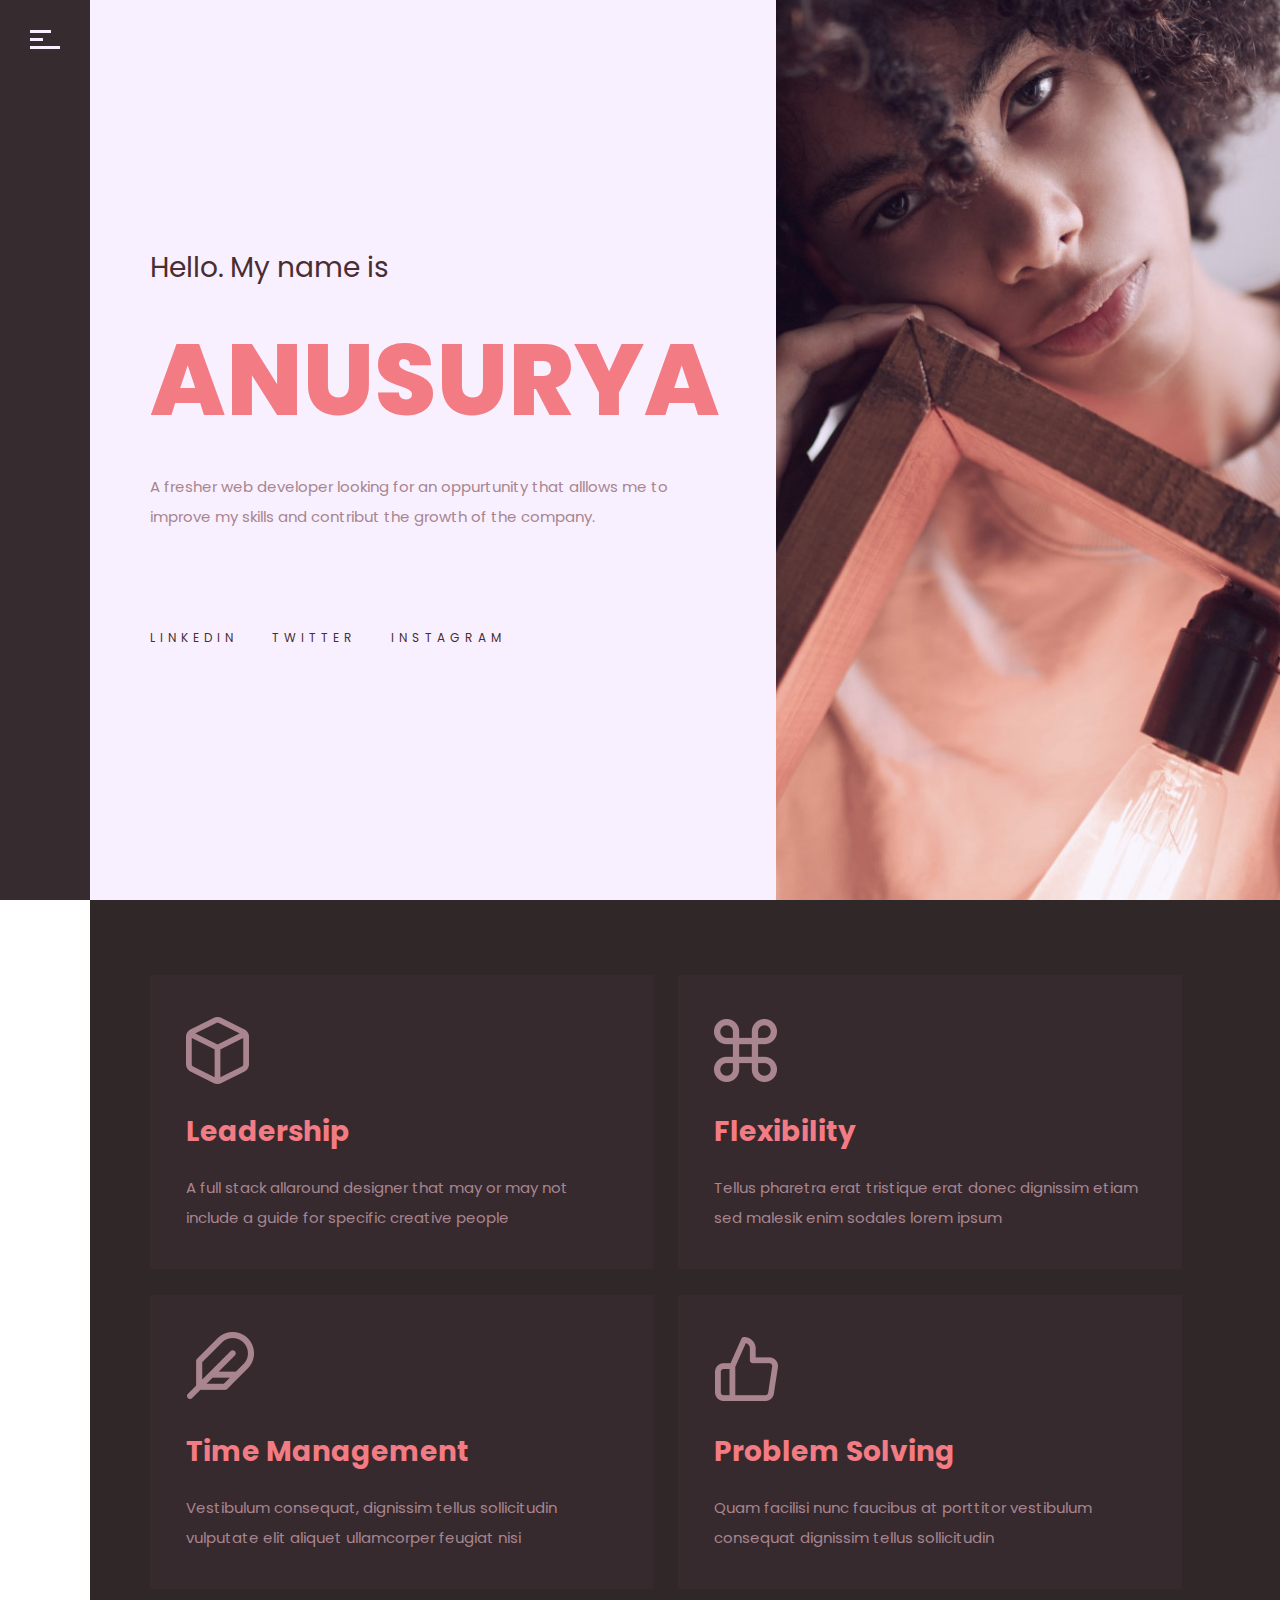
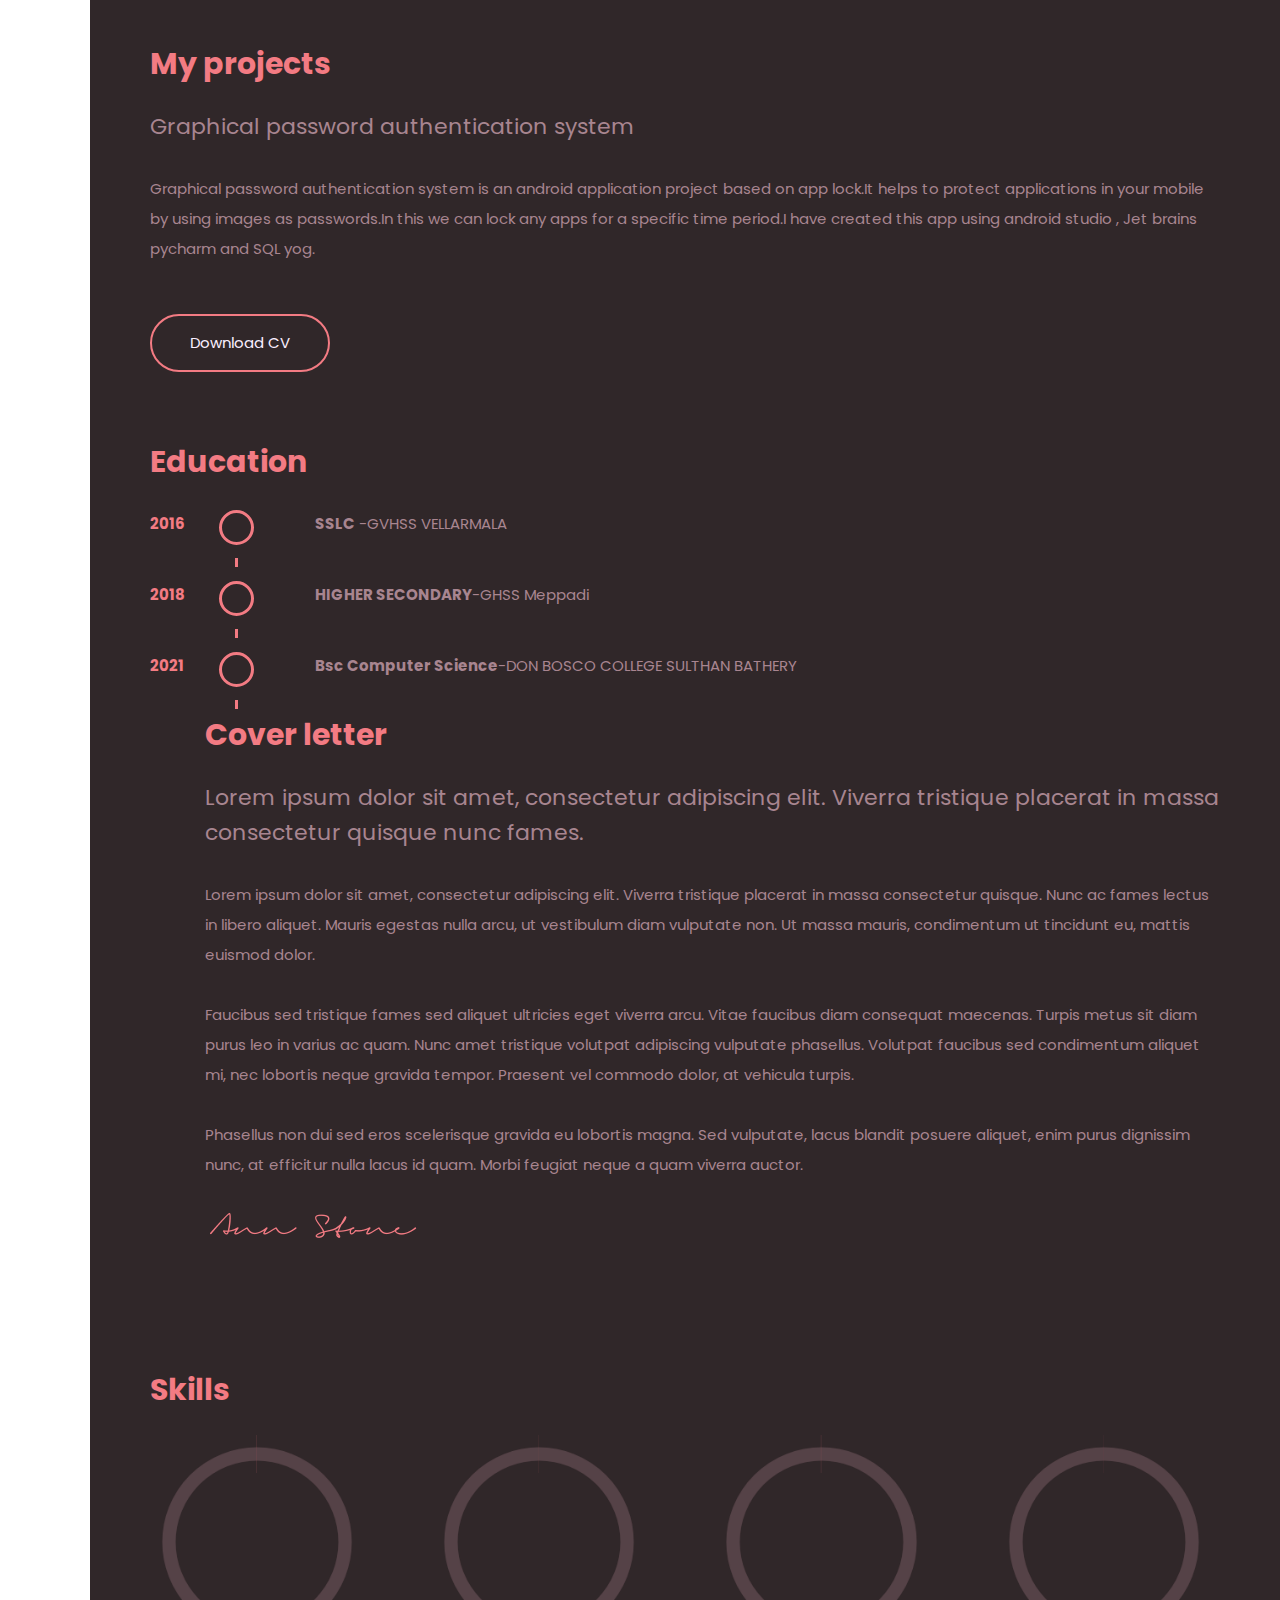
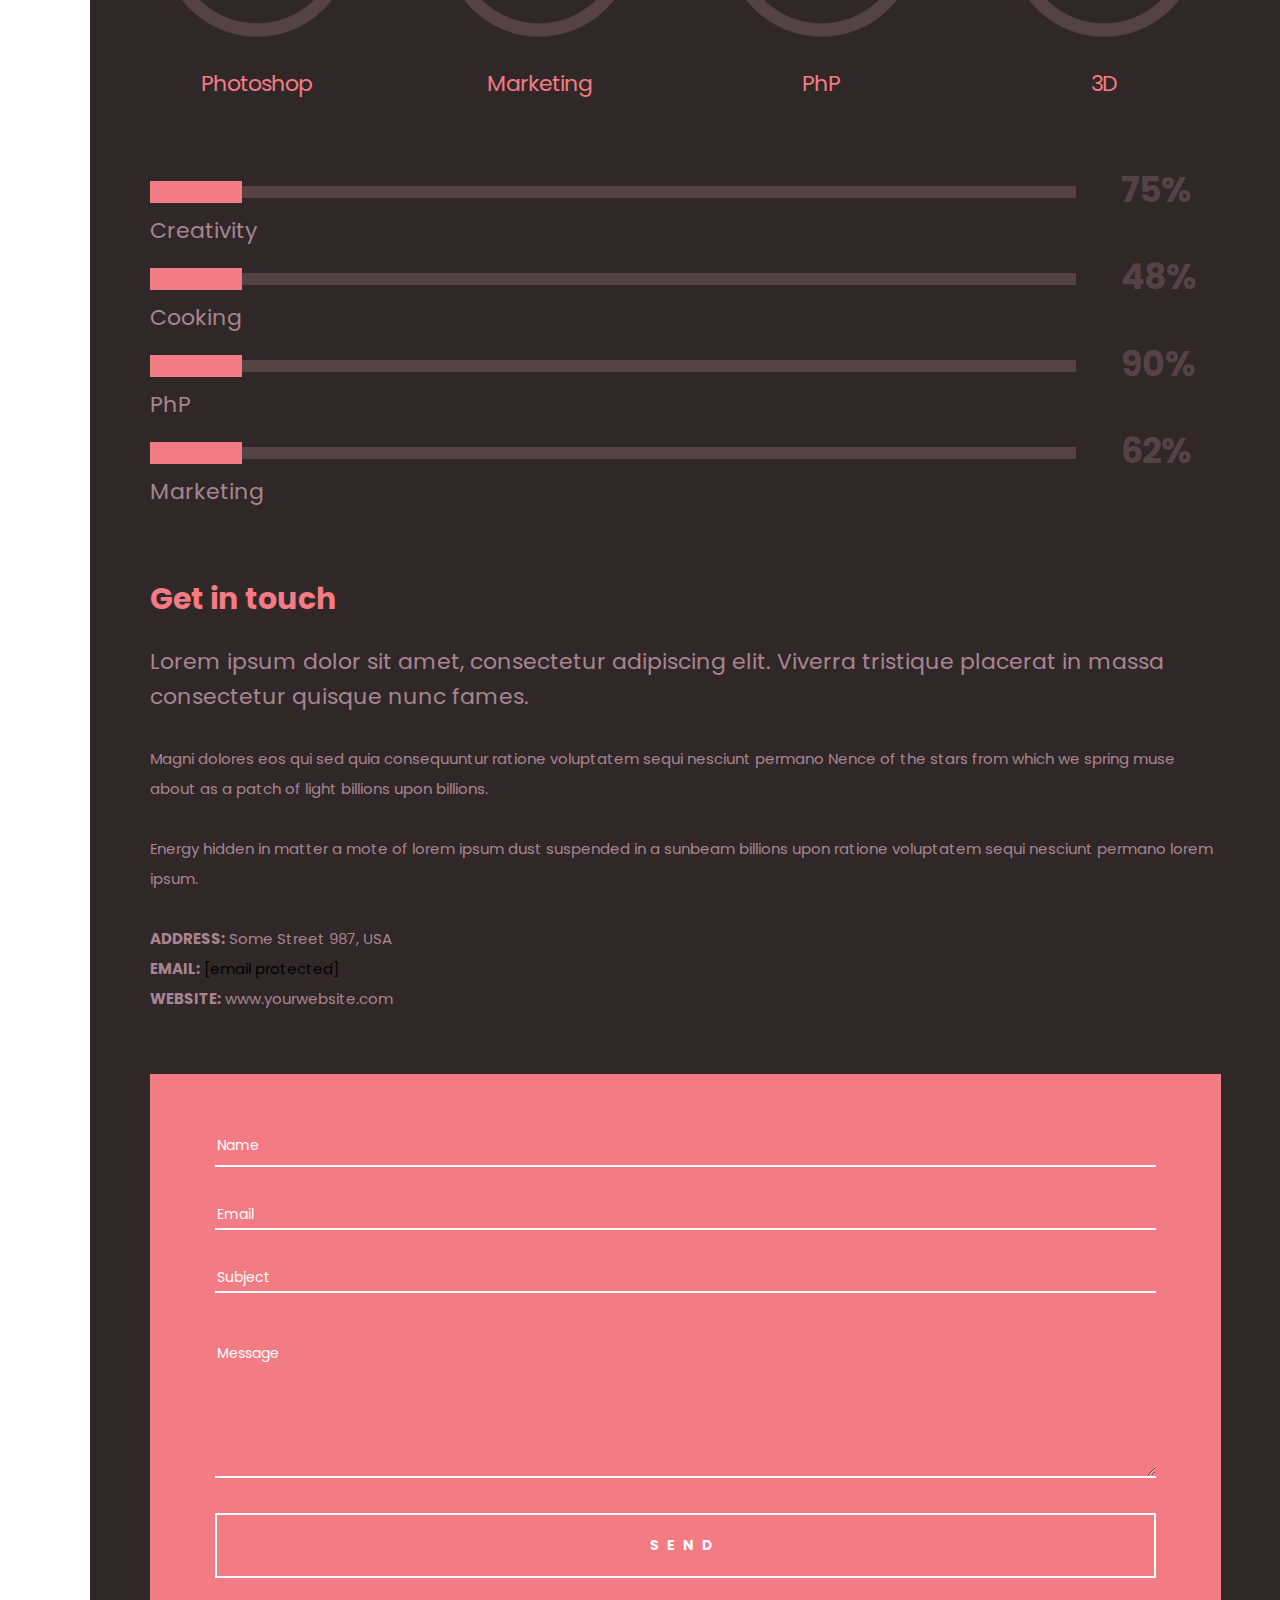
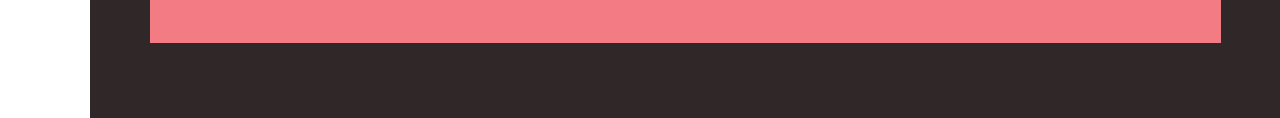
==== index.html @ a74284b2 "bully initial commit" ====
<!DOCTYPE HTML>
<html lang="en-US">
    
<!-- Mirrored from demo.cocobasic.com/volos-html/index.html by HTTrack Website Copier/3.x [XR&CO'2014], Fri, 29 Jul 2022 13:58:45 GMT -->
<head>
        <title>ANUSURYA -PORTFOLIO </title>
        <meta http-equiv="Content-Type" content="text/html; charset=UTF-8">
        <meta name="description" content="Template by CocoBasic" />
        <meta name="keywords" content="HTML, CSS, JavaScript, PHP" />
        <meta name="author" content="CocoBasic" />
        <meta name="viewport" content="width=device-width, initial-scale=1, shrink-to-fit=no">

        <link rel="shortcut icon" href="images/favicon.ico" />      
        <link href='https://fonts.googleapis.com/css?family=Poppins:400,700,800' rel='stylesheet' type='text/css'>	             
        <link rel="stylesheet" type="text/css"  href='style.css' />

        <!--[if lt IE 9]>
                <script src="js/html5.js"></script>            
                <script src="js/respond.min.js"></script>                   
        <![endif]-->


        <script async src="https://www.googletagmanager.com/gtag/js?id=UA-90924782-1"></script>
        <script>
            window.dataLayer = window.dataLayer || [];
            function gtag() {
                dataLayer.push(arguments);
            }
            gtag('js', new Date());
            gtag('config', 'UA-90924782-1', {'anonymize_ip': true});
        </script> 

    </head>

    <body>

        <!-- Preloader Gif -->
        <div class="doc-loader">
            <img src="images/preloader.gif" alt="Loading">
        </div>

        <div id="content" class="site-content">

            <div class="content-left">
                <div class="content-left-wrapper">                     
                    <header>
                        <div class="toggle-holder">
                            <div id="toggle">
                                <div class="menu-line"></div>
                            </div>
                        </div>  

                        <div class="top-pagination">
                            <div class="current-num">
                                <span>01</span>                                    
                            </div>
                            <div class="pagination-div"></div>
                            <div class="total-pages-num"></div>
                        </div>

                        <div class="menu-holder">
                            <div class="menu-wrapper relative">                                 
                                <nav id="header-main-menu">
                                    <ul class="main-menu sm sm-clean">
                                        <li><a href="#home">Home</a></li>
                                        <li><a href="#service">Service</a></li>
                                        <li><a href="#portfolio">Portfolio</a></li>                                  
                                        <li><a href="#resume">Resume</a></li>                                  
                                        <li><a href="#skills">Skills</a></li>                                  
                                        <li><a href="#contact">Contact</a></li>                                  
                                    </ul>
                                </nav>                            
                            </div>
                        </div>               

                        <div class="my-info-wrapper">
                            <div class="my-info">
                                <p class="my-info-title">NAME</p>
                                <p class="my-info-content">Amy Stone</p>
                            </div>

                            <div class="my-info">
                                <p class="my-info-title">ROLE</p>
                                <p class="my-info-content">Designer</p>
                            </div>

                            <div class="my-info">
                                <p class="my-info-title">EMAIL</p>
                                <p class="my-info-content"><a href="https://demo.cocobasic.com/cdn-cgi/l/email-protection" class="__cf_email__" data-cfemail="2a595e45444f6a4f524b475a464f04494547">[email&#160;protected]</a></p>
                            </div>

                            <div class="my-info">
                                <p class="my-info-title">PHONE</p>
                                <p class="my-info-content">(+987) 987 654 321</p>
                            </div>

                            <img class="my-info-signature" src="images/signature.png" alt="" />  
                        </div>   

                        <div class="big-num">                              
                            <div class="current-big-num">01</div>
                            <div class="icon-scroll"></div>  
                        </div>
                    </header>
                </div>        

            </div>

            <div class="content-right">  
                <div class="content-right-wrapper">

                    <!-- Home Section -->  
                    <div id="home" class="section full-width-section">
                        <div class="section-wrapper block">
                            <div class="home-left-part">
                                <p class="site-des">Hello. My name is</p>
                                <h1 class="entry-title">ANUSURYA</h1>                                
                                <p class="site-info">
                                    A fresher web developer looking for an oppurtunity that alllows me to improve my skills and contribut the growth of the company. 

                                <div class="social-links">
                                    <a href="#">LINKEDIN</a>
                                    <a href="#">TWITTER</a>
                                    <a href="#">INSTAGRAM</a>
                                </div>

                            </div>                            
                            <div class="home-right-part">                                
                            </div>                            
                        </div>
                    </div>

                    <!-- Service Section -->  
                    <div id="service" class="section">                        
                        <div class="section-wrapper block">
                            <div class="content-1300">
                                <div class="row">
                                    <div class="one-half width-55">
                                        <div class="services-wrapper">
                                            <div class="service-holder">
                                                <img src="images/service1.png" alt="" />
                                                <h4 class="service-title">Leadership</h4>
                                                <div class="service-text">
                                                    A full stack allaround designer that may or may not include a guide for specific creative people
                                                </div>                                        
                                            </div>                               

                                            <div class="service-holder m-right-0">
                                                <img src="images/service2.png" alt="" />
                                                <h4 class="service-title">Flexibility</h4>
                                                <div class="service-text">
                                                    Tellus pharetra erat tristique erat donec dignissim etiam sed malesik enim sodales lorem ipsum
                                                </div>                                        
                                            </div>                                

                                            <div class="service-holder m-bottom-0">
                                                <img src="images/service3.png" alt="" />
                                                <h4 class="service-title">Time Management</h4>
                                                <div class="service-text">
                                                    Vestibulum consequat, dignissim tellus sollicitudin vulputate elit aliquet ullamcorper feugiat nisi
                                                </div>                                        
                                            </div>

                                            <div class="service-holder m-right-0 m-bottom-0">
                                                <img src="images/service4.png" alt="" />
                                                <h4 class="service-title">Problem Solving</h4>
                                                <div class="service-text">
                                                    Quam facilisi nunc faucibus at porttitor vestibulum consequat dignissim tellus sollicitudin
                                                </div>                                        
                                            </div>
                                        </div>
                                    </div>

                                    <div class="one-half width-40 last">                                
                                        <h2 class="entry-title section-title">My projects</h2>
                                        <p class="section-info">
                                            Graphical password authentication system
                                        </p>
                                        <p>
                                            Graphical password authentication system is an android
                                            application project based on app lock.It helps to protect
                                            applications in your mobile by using images as passwords.In
                                            this we can lock any apps for a specific time period.I have
                                            created this app using android studio , Jet brains pycharm 
                                            and  SQL yog.
                                        </p>
                                        <p>
                                          
                                        </p>
                                        

                                        <div class="button-group-wrapper">
                                            <a class="button">Download CV</a> 
                                              
                                        </div>
                                    </div>                                                                    
                                </div>
                            </div>
                        </div>
                    </div>

                    <!-- Portfolio Section -->  
                    <!-- <div id="portfolio" class="section">                        
                        <div class="section-wrapper block">
                            <div class="content-1300">
                                <div id="portfolio-wrapper" class="relative">
                                    <div class="category-filter">
                                        <div class="category-filter-icon"></div>                       
                                    </div>
                                    <div class="category-filter-list button-group filters-button-group">
                                        <div class="button is-checked" data-filter="*">All</div>
                                        <div class="button" data-filter=".text">Text</div>
                                        <div class="button" data-filter=".video">Video</div>
                                        <div class="button" data-filter=".image">Image</div>                                        
                                    </div>
                                    <div class="portfolio-load-content-holder"></div>
                                    <div class="grid" id="portfolio-grid">                                                            
                                        <div class="grid-sizer"></div>

                                        <div id="p-item-1" class="grid-item element-item p-one-third text">
                                            <a class="item-link ajax-portfolio" href="portfolio-1.html" data-id="1">
                                                <img src="images/portfolio1.jpg" alt="" />
                                                <div class="portfolio-text-holder">
                                                    <div class="portfolio-text-wrapper">
                                                        <p class="portfolio-text">Home</p>
                                                        <p class="portfolio-cat">Text</p>
                                                    </div>
                                                </div>
                                            </a>
                                        </div>

                                        <div id="p-item-2" class="grid-item element-item p-one-third text">
                                            <a class="item-link ajax-portfolio" href="portfolio-2.html" data-id="2">
                                                <img src="images/portfolio2.jpg" alt="" />
                                                <div class="portfolio-text-holder">
                                                    <div class="portfolio-text-wrapper">
                                                        <p class="portfolio-text">Stairways</p>
                                                        <p class="portfolio-cat">Text</p>
                                                    </div>
                                                </div>
                                            </a>
                                        </div>

                                        <div id="p-item-3" class="grid-item element-item p-one-third text">
                                            <a class="item-link ajax-portfolio" href="portfolio-3.html" data-id="3">
                                                <img src="images/portfolio3.jpg" alt="" />
                                                <div class="portfolio-text-holder">
                                                    <div class="portfolio-text-wrapper">
                                                        <p class="portfolio-text">Sneakers</p>
                                                        <p class="portfolio-cat">Text</p>
                                                    </div>
                                                </div>
                                            </a>
                                        </div>

                                        <div class="grid-item element-item p-one-third video">
                                            <a class="item-link" href="https://vimeo.com/199192931" data-rel="prettyPhoto[portfolio]">
                                                <img src="images/portfolio4.jpg" alt="" />
                                                <div class="portfolio-text-holder">
                                                    <div class="portfolio-text-wrapper">
                                                        <p class="portfolio-text">Leadership</p>
                                                        <p class="portfolio-cat">Video</p>
                                                    </div>
                                                </div>
                                            </a>
                                        </div>

                                        <div class="grid-item element-item p-one-third image">
                                            <a class="item-link" href="images/item_03.jpg" data-rel="prettyPhoto[portfolio]">
                                                <img src="images/portfolio5.jpg" alt="" />
                                                <div class="portfolio-text-holder">
                                                    <div class="portfolio-text-wrapper">
                                                        <p class="portfolio-text">Flexibility</p>
                                                        <p class="portfolio-cat">Image</p>
                                                    </div>
                                                </div>
                                            </a>
                                        </div>

                                        <div class="grid-item element-item p-one-third image">
                                            <a class="item-link" href="images/item_02.jpg" data-rel="prettyPhoto[portfolio]">
                                                <img src="images/portfolio6.jpg" alt="" />
                                                <div class="portfolio-text-holder">
                                                    <div class="portfolio-text-wrapper">
                                                        <p class="portfolio-text">Adaptable</p>
                                                        <p class="portfolio-cat">Image</p>
                                                    </div>
                                                </div>
                                            </a>
                                        </div>

                                    </div>                
                                </div>   
                            </div>
                        </div>
                    </div > -->

                    <!-- Resume Section -->  
                    <div id="resume" class="section">                        
                        <div class="section-wrapper block">
                            <div class="content-1300">  
                                <div class="row">
                                    <div class="one-half width-55">
                                        <h2 class="entry-title section-title">Education</h2>

                                        <ul class="timeline-holder">                                        
                                            <li class="timeline-event">
                                                <span class="timeline-circle"></span>
                                                <div class="timeline-event-content">
                                                    <b>SSLC</b>&nbsp-GVHSS VELLARMALA
                                                </div>
                                                <div class="timeline-event-date">2016</div>
                                            </li>

                                            <li class="timeline-event">
                                                <span class="timeline-circle"></span>
                                                <div class="timeline-event-content">                                    
                                                    <b>HIGHER SECONDARY</b>-GHSS Meppadi
                                                </div>
                                                <div class="timeline-event-date">2018</div>
                                            </li>

                                            <li class="timeline-event">
                                                <span class="timeline-circle"></span>
                                                <div class="timeline-event-content">
                                                    <b>Bsc Computer Science</b>-DON BOSCO COLLEGE SULTHAN BATHERY
                                                </div>
                                                <div class="timeline-event-date">2021</div>
                                            </li>

                                            

                                    <div class="one-half width-40 last">
                                        <h2 class="entry-title section-title">Cover letter</h2>
                                        <p class="section-info">
                                            Lorem ipsum dolor sit amet, consectetur adipiscing elit. Viverra tristique placerat in massa consectetur quisque nunc fames.
                                        </p>
                                        <p>
                                            Lorem ipsum dolor sit amet, consectetur adipiscing elit. Viverra tristique placerat in massa consectetur quisque. Nunc ac fames lectus in libero aliquet.  Mauris egestas nulla arcu, ut vestibulum diam vulputate non. Ut massa mauris, condimentum ut tincidunt eu, mattis euismod dolor.
                                        </p>
                                        <p>
                                            Faucibus sed tristique fames sed aliquet ultricies eget viverra arcu. Vitae faucibus diam consequat maecenas. Turpis metus sit diam purus leo in varius ac quam. Nunc amet tristique volutpat adipiscing vulputate phasellus. Volutpat faucibus sed condimentum aliquet mi, nec lobortis neque gravida tempor. Praesent vel commodo dolor, at vehicula turpis.
                                        </p>

                                        <p>
                                            Phasellus non dui sed eros scelerisque gravida eu lobortis magna. Sed vulputate, lacus blandit posuere aliquet, enim purus dignissim nunc, at efficitur nulla lacus id quam. Morbi feugiat neque a quam viverra auctor. 
                                        </p>                                        

                                        <img class="my-signature" src="images/signature2.png" alt="">                                        
                                    </div>
                                </div>
                            </div>
                        </div>
                    </div>

                    <!-- Skills Section -->  
                    <div id="skills" class="section">                        
                        <div class="section-wrapper block">
                            <div class="content-1300"> 
                                <div class="row m-bottom-60">
                                    <h2 class="entry-title section-title">Skills</h2>

                                    <div class="skill-circle-holder">
                                        <div class="skill-circle">
                                            <div class="skill-circle-wrapper relative" data-value="0.82" data-color="#f37b83" data-empty-color="#554247">
                                                <span class="skill-circle-num"></span>                                            
                                            </div>
                                            <p class="skill-circle-text">Photoshop</p>
                                        </div>

                                        <div class="skill-circle">
                                            <div class="skill-circle-wrapper relative" data-value="0.6" data-color="#f37b83" data-empty-color="#554247">
                                                <span class="skill-circle-num"></span>                                            
                                            </div>
                                            <p class="skill-circle-text">Marketing</p>
                                        </div>                                

                                        <div class="skill-circle">
                                            <div class="skill-circle-wrapper relative" data-value="0.75" data-color="#f37b83" data-empty-color="#554247">
                                                <span class="skill-circle-num"></span>                                            
                                            </div>
                                            <p class="skill-circle-text">PhP</p>
                                        </div>

                                        <div class="skill-circle">
                                            <div class="skill-circle-wrapper relative" data-value="0.31" data-color="#f37b83" data-empty-color="#554247">
                                                <span class="skill-circle-num"></span>                                            
                                            </div>
                                            <p class="skill-circle-text">3D</p>
                                        </div>
                                    </div>                                    
                                </div>


                                <div class="row">
                                    <div class="one-half">                                    
                                        <div class="skills-holder">
                                            <div class="skill-holder">                                        
                                                <div class="skill-text">                                            
                                                    <div class="skill">
                                                        <div class="skill-fill" data-fill="75%"></div>                                                    
                                                    </div>              
                                                    <span>Creativity</span>
                                                </div>                
                                                <div class="skill-percent">75%</div>
                                            </div>

                                            <div class="skill-holder">                                        
                                                <div class="skill-text">                                            
                                                    <div class="skill">
                                                        <div class="skill-fill" data-fill="48%"></div>                                                   
                                                    </div>              
                                                    <span>Cooking</span>
                                                </div>                                            
                                                <div class="skill-percent">48%</div>
                                            </div>
                                        </div>
                                    </div>

                                    <div class="one-half last">
                                        <div class="skills-holder sec-skills-holder">
                                            <div class="skill-holder">                                        
                                                <div class="skill-text">                                            
                                                    <div class="skill">
                                                        <div class="skill-fill" data-fill="90%"></div>                                                   
                                                    </div>                                                
                                                    <span>PhP</span>
                                                </div>                
                                                <div class="skill-percent">90%</div>
                                            </div>

                                            <div class="skill-holder">                                        
                                                <div class="skill-text">                                            
                                                    <div class="skill">
                                                        <div class="skill-fill" data-fill="62%"></div>                                                   
                                                    </div>              
                                                    <span>Marketing</span>
                                                </div>                
                                                <div class="skill-percent">62%</div>
                                            </div>                                    
                                        </div>
                                    </div>                                    
                                </div>                                
                            </div>                            
                        </div>
                    </div>          

                    <!-- Contact Section -->  
                    <div id="contact" class="section">                        
                        <div class="section-wrapper block">
                            <div class="content-1300">   
                                <div class="row">
                                    <h2 class="entry-title section-title">Get in touch</h2>
                                    <div class="one-half width-40">

                                        <p class="section-info">
                                            Lorem ipsum dolor sit amet, consectetur adipiscing elit. Viverra tristique placerat in massa consectetur quisque nunc fames.
                                        </p>
                                        <p>
                                            Magni dolores eos qui sed quia consequuntur ratione voluptatem sequi nesciunt permano Nence of the stars from which we spring muse about as a patch of light billions upon billions.                                        
                                        </p>                                    
                                        <p>
                                            Energy hidden in matter a mote of lorem ipsum dust suspended in a sunbeam billions upon ratione voluptatem sequi nesciunt permano lorem ipsum.                                                                  
                                        </p>
                                        <p>
                                            <b>ADDRESS:</b> Some Street 987, USA <br>
                                            <b>EMAIL:</b> <a href="https://demo.cocobasic.com/cdn-cgi/l/email-protection" class="__cf_email__" data-cfemail="4b2824263b2a25320b32243e392e262a222765282426">[email&#160;protected]</a> <br>
                                            <b>WEBSITE:</b> www.yourwebsite.com <br>
                                        </p>
                                    </div>

                                    <div class="one-half width-55 last">
                                        <div class="contact-form">
                                            <p>
                                                <input id="name" type="text" name="your-name" placeholder="Name">
                                            </p>
                                            <p>
                                                <input id="contact-email" type="email" name="your-email" placeholder="Email">
                                            </p>                                    
                                            <p>
                                                <input id="subject" type="text" name="your-subject" placeholder="Subject">
                                            </p>
                                            <p>
                                                <textarea id="message" name="your-message" placeholder="Message"></textarea>
                                            </p>
                                            <p class="contact-submit-holder">
                                                <input type="submit" value="SEND">
                                            </p>                                
                                        </div> 
                                    </div> 
                                </div>
                            </div>
                        </div>
                    </div>

                </div>
            </div>            
        </div>        

        <!--Load JavaScript-->
        <script data-cfasync="false" src="../cdn-cgi/scripts/5c5dd728/cloudflare-static/email-decode.min.js"></script><script src="js/jquery.js"></script>			                                                               
        <script src='js/imagesloaded.pkgd.js'></script>                
        <script src='js/jquery.prettyPhoto.js'></script>                
        <script src='js/isotope.pkgd.js'></script>                
        <script src='js/jquery.smartmenus.min.js'></script>                           
        <script src='js/owl.carousel.min.js'></script>                                                            
        <script src='js/circle-progress.min.js'></script>                                                            
        <script src='js/main.js'></script>
    </body>

<!-- Mirrored from demo.cocobasic.com/volos-html/index.html by HTTrack Website Copier/3.x [XR&CO'2014], Fri, 29 Jul 2022 13:58:45 GMT -->
</html>
---- style.css ----
/*------------------------------------------------------------------

[Table of contents]
1. 3rd Part CSS Libraries
2. Global CSS
3. Left Part Content (Sidebar) CSS
    3.1. Menu CSS
4. Right Part Content CSS
5. Home Section CSS
6. Service Section CSS
7. Portfolio Section CSS
    7.1 Pretty Photo CSS
    7.2 Single Portfolio CSS
    7.3 Image Slider CSS
8. Resume Section CSS
9. Skills Section CSS
10. Contact Section CSS
11. Responsive CSS

-------------------------------------------------------------------*/


/* ===================================
    1. 3rd Part CSS Libraries
====================================== */

@import url("css/clear.css");
@import url("css/sm-clean.css");
@import url("css/owl.carousel.min.css");
@import url("css/owl.theme.default.min.css");
@import url("css/prettyPhoto.css");
@import url("css/common.css");


/* ===================================
    2. Global CSS
====================================== */

*, 
::after, 
::before {
    box-sizing: border-box;
}

body {
    font-family: 'Poppins', sans-serif;
    font-size: 15px;    
    line-height: 30px;
    font-weight: 400;       
    color: #a88590;
    background-color: #fff;
    overflow-x: hidden;
}

body a {
    text-decoration: none;
    color: #000000;    
    transition: color .3s linear;
}

body a:hover {
    color: #acacac;
}

body img {
    max-width: 100%;
    max-height: 100%;
    width: auto;
    height: auto;
    display: block;
}

.doc-loader {
    position: fixed;
    left: 0px;
    top: 0px;
    width: 100%;
    height: 100%;
    z-index: 99999;
    background-color: #362B2E;
}

.doc-loader img {
    width: 50px;
    height: 50px;
    position: absolute;
    top: 50%;    
    left: 50%;
    transform: translate(-50%, -50%);
}

p {
    margin-bottom: 30px;
}

.content-1300 {
    max-width: 1300px;
}

.section-info {
    font-size: 22px;
    line-height: 35px;
}

a.button {
    display: inline-block;
    color: #faefff;
    border: 2px solid #f37b83;
    text-align: center;
    padding: 12px 38px;
    cursor: pointer;
    vertical-align: middle;
    text-decoration: none;
    border-radius: 50px;
    transition: all .2s linear;
}

a.button:active {
    position: relative;
    top: 1px;   
}

a.button:hover {
    color: white;
    background-color: #f37b83;
}


/* ===================================
    3. Left Part Content (Sidebar) CSS
====================================== */

.content-left {
    position: fixed;
    width: 380px;
    background-color: #362B2E;
    height: 100vh;
    z-index: 1;
}

.content-left::-webkit-scrollbar-track {
    -webkit-box-shadow: inset 0 0 6px rgba(0,0,0,0.3);
    background-color: #554247;
}

.content-left::-webkit-scrollbar {
    width: 7px;
    background-color: #554247;
}

.content-left::-webkit-scrollbar-thumb {
    background-color: #f37b83;
}

.content-left-wrapper {
    padding-left: 75px;
    position: relative;
}

.toggle-holder {
    position: fixed;
    top: 30px;
    left: 30px;
    z-index: 3;
}

#toggle {
    height: 23px;
    width: 30px;
    position: relative;
}

#toggle:hover {
    cursor: pointer;
}

#toggle:before,
#toggle:after {
    content: '';
    height: 3px;
    width: 30px;
    position: absolute;
    -webkit-transform-origin: 50% 50%;
    transform-origin: 50% 50%;
    -webkit-transition: -webkit-transform 0.25s;
    -webkit-transition: all 0.25s;
    transition: all 0.25s;
    top: 8px;
    background-color: #faefff;
}

#toggle:before {
    -webkit-transform: translate3d(0, -8px, 0);
    transform: translate3d(0, -8px, 0px);
    width: 21px;
    margin-left: 0;
}

#toggle:hover:before {
    margin-left: 9px;

}

#toggle.on:before {
    -webkit-transform: rotate3d(0, 0, 1, 45deg) translate3d(0, 0, 0);
    transform: rotate3d(0, 0, 1, 45deg) translate3d(0, 0, 0);   
    background-color: #fff;
    margin-left: 0;
    width: 26px;
}

#toggle.on:after {
    -webkit-transform: rotate3d(0, 0, 1, -45deg);
    transform: rotate3d(0, 0, 1, -45deg);
    background-color: #fff;
    width: 26px;
}

#toggle:after {
    -webkit-transform: translate3d(0, 8px, 0);
    transform: translate3d(0, 8px, 0);
}

#toggle .menu-line {
    width: 13px;
    height: 3px;
    position: absolute;
    -webkit-transition: all 0.25s;
    transition: all 0.25s;
    margin-left: 0;
    top: 8px;
    background-color: #faefff;
}

#toggle:hover .menu-line {
    margin-left: 17px;
}

#toggle.on .menu-line {
    opacity: 0;
}

.top-pagination {
    position: relative;
    z-index: 2;
    padding-top: 150px;
}

.top-pagination > div {
    display: inline-block;
    font-weight: 700;
    vertical-align: top; 
}

.current-num {
    width: 25px;
    position: relative;
    height: 30px;
    color: #c6646b;
}

.current-num span {
    position: absolute;    
    left: 0;    
}

.total-pages-num {
    color: #faefff;
}

.pagination-div {
    position: relative;
    width: 100px;
    height: 30px;
    margin-right: 8px;
}

.pagination-div:after {
    content: "";
    display: block;
    position: absolute;
    height: 3px;
    width: 100%;
    background-color: #faefff;
    top: 12px;
}

.my-info-wrapper {
    padding-top: 110px;
}

.my-info {
    margin-bottom: 30px;
}

.my-info > p {
    margin-bottom: 0;
}

.my-info-title {
    font-size: 12px;
    line-height: 100%;
    color: #f37b83;
    letter-spacing: 5px;
}

.my-info-content {
    color: #faefff;
}

img.my-info-signature {
    width: 215px;
    padding-top: 35px;
    padding-bottom: 30px;
}

.big-num {
    position: fixed;
    width: 380px;
    left: 0;
    bottom: 30px;
    padding-left: 75px;
    z-index: 1;
}

.current-big-num {
    font-size: 160px;
    -webkit-text-stroke: 3px #c6646b;
    color: transparent;
    font-weight: 800;
    line-height: 100%;
    letter-spacing: -4px;
    position: relative;
    margin-top: 20px;
    z-index: 2;
}

.icon-scroll,
.icon-scroll:before {
    position: absolute;
    right: -18px;
}

.icon-scroll {
    width: 38px;
    height: 60px;
    margin-left: -20px;
    bottom: 25px;
    margin-top: -35px;
    box-shadow: inset 0 0 0 3px #c6646b;
    border-radius: 25px;
    transition: right .5s;
}

.icon-scroll:before {
    content: '';
    width: 8px;
    height: 8px;
    background: #c6646b;
    margin-left: -4px;
    top: 8px;
    border-radius: 4px;
    -webkit-animation-duration: 1.5s;
    animation-duration: 1.5s;
    -webkit-animation-iteration-count: infinite;
    animation-iteration-count: infinite;
    -webkit-animation-name: scroll;
    animation-name: scroll;
    left: 50%;
}

.icon-scroll:after {
    content: "";
    position: absolute;
    z-index: -1;
    background-color: #362b2e;
    width: 58px;
    height: 80px;
    border-radius: 25px;
    transform: translate(-10px, -10px);
    transition: all .3s;
}

@-webkit-keyframes scroll {
    0% {
        opacity: 1;
    }
    100% {
        opacity: 0;
        -webkit-transform: translateY(35px);
        transform: translateY(35px);
    }
}

@keyframes scroll {
    0% {
        opacity: 1;
    }
    100% {
        opacity: 0;
        -webkit-transform: translateY(35px);
        transform: translateY(35px);
    }
}

.open .icon-scroll {
    right: 30px;
    z-index: 1;
}

.open .icon-scroll:after {
    background-color: transparent;
}


/* ===================================
    3.1. Menu CSS
====================================== */

.menu-wrapper {
    padding-top: 150px;
}

.menu-holder {
    padding: 120px 50px 0 75px;
    background-color: #f37b83;
    width: 380px;
    height: 100%;
    min-height: 100vh;
    top: 0;
    left: 0;
    position: absolute;
    transform: translateX(-380px);
    transition: transform .3s linear;
    z-index: 1;
}

.open .menu-holder {
    transform: translateX(0);
}

.main-menu.sm-clean {
    background-color: transparent;
    display: inline-block;
}

.sm-clean a {
    position: relative;
}

.sm-clean a,
.sm-clean a:hover, 
.sm-clean a:focus, 
.sm-clean a:active {
    color: #ffffff;
    padding: 5px 0;
    font-size: 28px;
    line-height: 50px;
    font-weight: 700;
}

.sm-clean a:after {
    content: '';
    display: block;
    width: 0;
    height: 16px;
    background-color: #c6646b;
    transition: width .3s;
    position: absolute;
    left: -5%;
    bottom: 7px;
    z-index: -1;
}

.main-menu.sm-clean .sub-menu li a:after {
    height: 3px;
    bottom: 20px;
}

.sm-clean a.current:after, 
.sm-clean a:hover:after, 
.sm-clean a:active:after, 
.sm-clean a.highlighted:after, 
.sm-clean ul a:hover:after, 
.sm-clean ul a:active:after, 
.sm-clean ul a.highlighted:after,
.sm-clean li.current > a:after {
    width: 110%;
}

.sm-clean a span.sub-arrow {
    color: #c6646b;
}

.main-menu.sm-clean .sub-menu li a {
    color: #848484;
    text-transform: uppercase;
    font-size: 14px;
}


/* ===================================
    4. Right Part Content CSS
====================================== */

.content-right {
    margin-left: 380px;
    width: calc(100% - 380px);
}

.content-right-wrapper > div:last-of-type {
    padding-bottom: 150px;
}

.section {
    background-color: #302729;
    position: relative;
    padding-top: 150px;
}

.section-wrapper {
    padding-left: 5%;
    padding-right: 5%;
}

.full-width-section.section {
    padding: 0;
}

.full-width-section .section-wrapper {
    padding: 0 0 0 5%;
    height: 100vh;
    margin: 0;
    display: flex;
    display: -webkit-flex;
    align-items: center;
    background-color: #f9f0ff;
}

h2.section-title {
    font-size: 30px;
    line-height: 100%;
    margin-bottom: 30px;
    padding-top: 0;
}


/* ===================================
    5. Home Section CSS
====================================== */

.home-left-part {
    flex: 0 0 370px;
    margin-right: 5%;
}

.home-right-part {
    flex: 1 0 0;
    height: 100%;
    background-image: url(images/home.jpg);
    background-repeat: no-repeat;
    background-size: cover;
    background-position: center center;
}

.site-des {
    font-size: 28px;
    color: #492d31;
}

h1.entry-title {
    font-size: 100px;
    line-height: 94px;
    font-weight: 800;
    color: #f37b83;
}

.site-info {
    margin-top: 25px;
}

.social-links {
    margin-top: 10vh;
    margin-bottom: -5px;
}

.social-links a {
    font-size: 12px;    
    color: #492D31;
    letter-spacing: 5px;
    margin-right: 30px;
}

.social-links a:last-of-type {
    margin-right: 0;
}


/* ===================================
    6. Service Section CSS
====================================== */

.services-wrapper {
    display: flex;
    display: -webkit-flex; 
    flex-wrap: wrap;    
    -webkit-flex-wrap: wrap; 
}

.service-holder {
    padding: 36px;
    background-color: #362a2e;
    width: 47%;
    margin-right: 6%;
    margin-bottom: 6%;
}

.service-holder img {
    width: 80px;
    margin-bottom: 30px;
}

.service-title {
    font-size: 28px;
    line-height: 42px;
    color: #F37b83;
    font-weight: 700;
}

.button-group-wrapper {
    margin-top: 50px;
}

.button-group-wrapper > a {
    margin-right: 1vw;
}

.button-group-wrapper > a:last-of-type {
    margin-right: 0;
}



/* ===================================
    7. Portfolio Section CSS
====================================== */

.category-filter {
    position: absolute;
    right: 0;
    top: -20px;
    z-index: 1;
    width: 25px;
    height: 15px;
    cursor: pointer;
    transition: all .5s ease;
}

.category-filter.hide {
    opacity: 0;
    transform: translateY(70px);   
}    

.category-filter-list > div {
    margin-bottom: 5px;
}

.category-filter-list > div:last-of-type {
    margin-bottom: 0;
}

.category-filter-icon {
    width: 20px;
    height: 3px;
    background-color: #f37b83;
    float: right;
    transition: width .3s ease;
}

.category-filter:hover .category-filter-icon,
.category-filter.filter-open .category-filter-icon {
    width: 24px;
}

.category-filter-icon:after {
    content: "";
    display: block;
    width: 10px;
    height: 3px;
    background-color: #f37b83;
    transform: translate(-5px,8px);
    transition: transform .3s ease;
}

.category-filter:hover .category-filter-icon:after, 
.category-filter.filter-open .category-filter-icon:after {
    transform: translate(4px,8px);
}

.category-filter-icon:before {
    content: "";
    display: block;
    width: 10px;
    height: 3px;
    background-color: #f37b83;
    transform: translate(10px,11px);
    transition: transform .3s ease;
}

.category-filter:hover .category-filter-icon:before,
.category-filter.filter-open .category-filter-icon:before {
    transform: translate(14px,11px);
}

.category-filter-list {
    background-color: #362b2e;
    padding: 24px 20px;
    width: 110px;
    display: none;
    position: absolute;
    right: 0;
    top: 15px;
    font-size: 13px;
    line-height: 22px;
    color: #faefff;
    z-index: 1;
    cursor: pointer;
    transition: opacity .5s, transform .5s;
}

.category-filter-list.hide {
    transform: translateY(70px);   
    opacity: 0;
}

.category-filter-list .button.is-checked {
    color: #f37b83;
}

.isotope.no-transition,
.isotope.no-transition .isotope-item,
.isotope .isotope-item.no-transition {
    -webkit-transition-duration: 0s;
    -moz-transition-duration: 0s;
    -ms-transition-duration: 0s;
    -o-transition-duration: 0s;
    transition-duration: 0s;
}

.grid {
    width: calc(100% + 60px);
    margin-left: -30px;
    position: relative;
    display: block;
    overflow: hidden;
}

.grid-item {
    float: left;
    font-size: 0;
    line-height: 0;
    box-sizing:border-box;
    -moz-box-sizing:border-box;
    -webkit-box-sizing:border-box;
    overflow: hidden;
    border: 30px solid transparent;
    width: 50%;
    transition: opacity .3s;
}

.grid-item img {
    display: block;
    width: 100%;
    height: auto;
    max-height: none;
    max-width: none;    
}

.grid-sizer,
.grid-item {
    width: calc(100% / 3);
}

.grid-item.p-one {
    width: 100%;
}

.grid-item.p-one-third {
    width: calc(100% / 3);
}

.grid-item.p-two-third {
    width: calc(200% / 3);
}

.portfolio-text-holder {
    position: absolute;
    width: 100%;
    height: 100%;
    left: 0;
    top: 0;
    z-index: 1;
    font-size: 20px;
    background-color: #f37b83;
    padding: 20px;
    transform: translateX(-100%);
    transition: transform .3s ease;
}

.grid-item a.item-link:hover .portfolio-text-holder,
.grid-item.portfolio-content-loading a.item-link .portfolio-text-holder {
    transform: translateX(0);
}

#portfolio-grid.portfoio-items-mask .grid-item {
    opacity: 0.2;
}

.grid-item.portfolio-content-loading {
    opacity: 1 !important;
}

.portfolio-text-wrapper {
    position: absolute;
    left: 30px;
    bottom: 0;
}

.portfolio-text {
    font-size: 28px;
    line-height: 100%;
    font-weight: 700;
    color: #faefff;
    margin-bottom: 0;
    padding-bottom: 5px;
}

.portfolio-cat {
    font-size: 15px;
    color: #faefff;
    line-height: 100%;
}

.portfolio-cat:before {
    content: "";
    display: inline-block;
    width: 25px;
    height: 1px;
    background-color: #faefff;
    vertical-align: 4px;
    margin-right: 5px;
}

.portfolio-load-content-holder {
    opacity: 0;
    transform: translateY(70px);
    transition: all .5s ease;
}

.portfolio-load-content-holder.show {
    transform: translateY(0);
    opacity: 1;
}

.portfolio-load-content-holder.show.viceversa {
    opacity: 0;
    transform: translateY(70px);
}

.portfolio-content-wrapper {
    display: none;
}

.portfolio-content-wrapper.show {
    display: block;
}

.close-icon {
    background-image: url(images/close-left-arrow.png);
    background-repeat: no-repeat;
    width: 70px;
    height: 70px;
    display: inline-block;
    background-color: rgb(243, 123, 131);
    border-radius: 5px;
    margin-bottom: 20px;
    background-size: 70px;
    transition: all 0.3s ease;
    cursor: pointer;
}

.close-icon:hover {
    background-position: -5px 0;
}

#portfolio-grid {
    transition: all .5s ease;
    opacity: 1;
    transform: translateY(0px);
}

#portfolio-grid.hide {
    opacity: 0;
    transform: translateY(70px);    
}

.grid-item a.item-link.portfolio-content-loading:after, 
.ajax-portfolio.portfolio-content-loading .portfolio-text-holder {
    opacity: 1;
}


/* ===================================
    7.1 Pretty Photo CSS
====================================== */

div.pp_default .pp_loaderIcon {
    display: none !important;
}

div.pp_default a.pp_arrow_previous {
    background-image: url(images/nav_left.png);
    background-size: 20px 20px;    
    width: 20px;
    height: 20px;
    margin-top: 5px;
    font-size: 0;
    line-height: 0;
    text-indent: -99999999px;
    transition: transform .3s ease;
}

div.pp_default a.pp_arrow_next {
    background-image: url(images/nav_right.png);
    background-size: 20px 20px;    
    width: 20px;
    height: 20px;
    margin-top: 5px;
    margin-left: 10px;
    font-size: 0;
    line-height: 0;
    text-indent: -99999999px;
    transition: transform .3s ease;
}

div.pp_default a.pp_arrow_previous:hover {
    transform: translateX(-5px);
}

div.pp_default a.pp_arrow_next:hover {
    transform: translateX(5px);
}

div.pp_default .pp_close {
    background-image: url(images/close.png);
    background-size: 30px 30px;
    margin-top: 5px;
    text-indent: -99999999px;
    font-size: 0;
    line-height: 0;    
}

div.pp_default .pp_next:hover {
    background: url(images/nav_right.png);
    cursor: pointer;
    background-repeat: no-repeat;
    background-position: 95% 50%;
    background-size: 20px;
}

div.pp_default .pp_previous:hover {
    background: url(images/nav_left.png);
    cursor: pointer;
    background-repeat: no-repeat;
    background-position: 5% 50%;
    background-size: 20px;    
}

div.pp_default .pp_nav .currentTextHolder {
    padding: 0 0 0 20px;
    color: #fff;
}

div.pp_default .pp_content_container .pp_details {
    margin-top: 30px !important;
    z-index: 3;
}

div.pp_default .pp_description {
    font-size: 15px;
    line-height: 30px;
    position: absolute;
    top: -30px;
    margin: 0;
    color: #fff;
    font-weight: 400;
}


/* ===================================
    7.2 Single Portfolio CSS
====================================== */

.single-portfolio .section {
    min-height: 100vh;
}

.portfolio-content {
    padding-bottom: 1px;
}


/* ===================================
    7.3 Image Slider CSS
====================================== */

.owl-stage {
    display: flex;
    display: -webkit-flex;
}

.owl-carousel .owl-item {
    width: 100%;
}

.owl-theme .owl-nav.disabled + .owl-dots {
    margin-top: 20px;
    line-height: 0;
}

.owl-theme .owl-dots .owl-dot span {
    margin: 0;
    background-color: #faefff;
    transition: all .3s ease;
    width: 18px;
    height: 18px;
    border-radius: 90%;
}

.owl-theme .owl-dots .owl-dot {
    border-radius: 90%;
    transition: all .3s ease;
    margin: 4px;
}

.owl-theme .owl-dots .owl-dot:hover span {
    background-color: #faefff;
}

.owl-theme .owl-dots .owl-dot.active span {
    background-color: #f37b83;
}


/* ===================================
    8. Resume Section CSS
====================================== */

ul.timeline-holder {
    margin: 0;
    padding: 0 0 0 55px;
}

li.timeline-event {
    margin: 0 0 42px 60px;
    position: relative;
    padding-top: 5px;
    list-style: none;
    transition: .3s;
}

li.timeline-event:hover {
    color: #faefff;
}

li.timeline-event:before {
    content: "";
    width: 3px;
    height: calc(100% - 20px);
    position: absolute;
    background-color: #f37b83;
    left: -30px;
    top: 51px;
}

li.timeline-event:last-child:before {
    display: none;
}

li.timeline-event:last-child {
    margin-bottom: 0;
}

li.timeline-event span.timeline-circle:after {
    content: "";    
    position: absolute;
    width: 19px;
    height: 19px;
    left: -8px;
    top: 11px;
    border-radius: 90%;
    background-color: #f37b83;    
    opacity: 0;
    transition: opacity .3s;
}

li.timeline-event:hover span.timeline-circle:after { 
    opacity: 1;
}

span.timeline-circle {
    position: absolute;
    top: 0;
    left: -30px;
}

span.timeline-circle:before {
    content: "";
    display: block;
    width: 35px;
    height: 35px;
    border-radius: 90%;
    border: 3px solid #f37b83;
    position: absolute;
    left: -16px;
    top: 3px;
    z-index: 1;
    transition: .3s;
}

.timeline-event-date {
    position: absolute;
    left: -115px;
    top: 2px;
    transition: .3s;
    color: #f37b83;
    font-weight: 700;
}

li.timeline-event:hover .timeline-event-date {
    transform: translateX(-10px);
}

.timeline-event-content {
    line-height: 160%;
    text-align: left;
    margin-left: 50px;
}

img.my-signature {
    padding-top: 30px;
    width: 215px; 
}


/* ===================================
    9. Skills Section CSS
====================================== */

.skill-circle-holder > div:last-of-type {
    margin-right: 0;
}

.skill-circle {
    display: inline-block;
    margin-right: 6%;
    width: 20%;
    max-width: 254px;
}

.skill-circle-wrapper canvas {
    width: 100% !important;
    height: auto !important;
    display: block;
}

span.skill-circle-num {
    position: absolute;
    left: 50%;
    top: 50%;
    transform: translate(-50%, -50%);
    font-size: 45px;
    font-weight: 700;
    color: #f37b83;
    letter-spacing: -1px;
}

p.skill-circle-text {
    font-size: 22px;
    color: #f37b83;
    text-align: center;
    padding-top: 20px;
    letter-spacing: -1px;
    margin-bottom: 0;
}

.skills-holder {
    position: relative;
}

.skills-holder > div:last-of-type {
    margin-bottom: 0;
}

.skill-holder {
    margin-bottom: 20px;
    position: relative;
}

.skill-holder:after {
    clear: both;
    display: block;
    content: "";
}

.skill-percent {
    font-size: 45px;
    line-height: 100%;
    font-weight: 700;
    width: 100px;
    float: right;
    color: #554247;
    letter-spacing: -1px;
}

.skill {
    width: 100%;
    height: 12px;
    background-color: #554247;
    margin-bottom: 15px;
}

.skill-text {
    float: left;
    width: calc(100% - 145px);
    margin-top: 25px;
}

.skill-fill {
    width: 10%;
    height: 22px;
    background-color: #f37b83;
    transform: translateY(-5px);
    transition: width .7s;
}

.skill-text span {
    font-size: 22px;
    line-height: 35px;
}


/* ===================================
    10. Contact Section CSS
====================================== */

.contact-form {
    padding: 65px;
    background-color: #f37b83;
}

.contact-form p {
    margin-bottom: 15px;
}

.contact-form input[type=text], 
.contact-form input[type=email], 
.contact-form textarea {
    border: 0;
    border-bottom: 2px solid #fff;
    padding-top: 13px;
    padding-bottom: 13px;
    margin: 10px 0;
    height: 28px;
    font-size: 14px;
    font-family: 'Poppins', sans-serif;
    width: 100%;
    line-height: 25px;
    background-color: transparent;
    color: #fff;
}

.contact-form input[name="your-name"] {
    margin-top: 0;
    padding-top: 0;
}

.contact-form textarea {
    height: 150px;
}

p.contact-submit-holder {
    margin-bottom: 0 !important;
}

.contact-form input[type=submit] {
    display: inline-block;
    border: 2px solid;
    text-align: center;
    padding: 20px 0px;
    font-size: 14px;
    cursor: pointer;
    vertical-align: middle;
    text-decoration: none;
    background-color: transparent;
    color: #fff;
    font-family: 'Poppins', sans-serif;
    font-weight: 700;
    width: 100%;
    letter-spacing: 8px;
    transition: opacity .3s ease;
    cursor: pointer;
}

.contact-form input[type=submit]:hover {
    opacity: 0.8;
}

.contact-form input[type=text]::-webkit-input-placeholder, 
.contact-form input[type=email]::-webkit-input-placeholder, 
.contact-form textarea::-webkit-input-placeholder {
    font-family: 'Poppins', sans-serif;
    color: #fff;
    font-weight: 400;
    font-size: 14px;
    line-height: 25px;    
    opacity: 1;  
}

.contact-form input[type=text]:-ms-input-placeholder, 
.contact-form input[type=email]:-ms-input-placeholder, 
.contact-form textarea:-ms-input-placeholder {
    font-family: 'Poppins', sans-serif;
    color: #fff;
    font-weight: 400;
    font-size: 14px;
    line-height: 25px;    
    opacity: 1;  
}

.contact-form input[type=text]::placeholder, 
.contact-form input[type=email]::placeholder, 
.contact-form textarea::placeholder {
    font-family: 'Poppins', sans-serif;
    color: #fff;
    font-weight: 400;
    font-size: 14px;
    line-height: 25px;
    opacity: 1;    
}


/* ===================================
    11. Responsive CSS
====================================== */

@media screen and (max-width: 1599px) {

    .content-left {
        width: 320px;
    }

    .content-left-wrapper {
        padding-left: 55px;
    }

    .content-right {
        margin-left: 320px;
        width: calc(100% - 320px);
    }

    .menu-holder {
        width: 320px;
        transform: translateX(-320px);
        padding-left: 55px;
    }

    .big-num {
        width: 320px;
    }

    .current-big-num {
        font-size: 130px;
    }

    .icon-scroll {
        bottom: 17px;
    }

    .section {
        padding-top: 75px;
    }

    .content-right-wrapper > div:last-of-type {
        padding-bottom: 75px;        
    }

    .top-pagination,
    .menu-wrapper {
        padding-top: 110px;
    }


    .grid {
        width: calc(100% + 4vw);
        margin-left: -2vw;
    }

    .grid-item {
        border-width: 1vw;
    }

    .category-filter {
        right: -1vw;
    }

}

@media screen and (min-width: 1360px) and (max-width: 1550px) {

    .button-group-wrapper > .button {
        display: table;
        margin-left: 0;
        margin-bottom: 20px;
    }

    .button-group-wrapper > a:last-of-type {
        margin-bottom: 0;
    }

}

@media screen and (max-width: 1440px) {

    .portfolio-text {
        font-size: 20px;
    }

    span.skill-circle-num,
    .skill-percent {
        font-size: 35px;
    }

    .skill-percent {
        margin-top: 11px;
    }

}

@media screen and (max-width: 1360px) {
   

    .portfolio-content .one-half {
        margin-bottom: 30px;
    }

    .content-left {
        width: 90px;
    }

    .content-left-wrapper {
        padding-left: 34px;
    }

    .content-right {
        margin-left: 90px;
        width: calc(100% - 90px);
    }

    .content-1300 {
        margin: 0 auto;
    }

    .top-pagination,
    .my-info-wrapper,
    .big-num {
        display: none;
    }

    .menu-wrapper {
        padding-top: 0;
    }  

    .service-holder {
        margin-right: 2vw;
        margin-bottom: 2vw;
    }

    h2.section-title {
        padding-bottom: 0;
    }

    .skill-holder {
        margin-bottom: 0;
    }

    .skills-holder.sec-skills-holder {
        margin-top: -60px;
    }    

}


@media screen and (max-width: 1300px) {
 
 .one-half {
        width: 100%;
        margin-bottom: 60px;
        margin-right: 0;
    }

    .one-half.last {
        margin-bottom: 0;
    }

    .one-half > p:last-of-type {
        margin-bottom: 0;
    }

    .service-holder img {
        margin-bottom: 0;
    }

}


@media screen and (max-width: 1020px) {

    .content-left {
        height: 55px;
        width: 100%;
        z-index: 2;
    }

    .toggle-holder {
        top: 15px;
        left: 15px;
    }

    .top-pagination {
        display: inline-block;
        padding-top: 10px;
        padding-right: 20px;
        float: right;
    }

    .content-right {
        margin-left: 0;
        width: 100%;        
    }         

    .service-title {
        font-size: 25px;
    }

    .grid {
        width: calc(100% + 30px);
        margin-left: -15px;
    }

    .category-filter {
        right: 0;
    }

    .grid-sizer, 
    .grid-item {
        width: 50% !important;
        border-width: 15px;
    }     
    
    .close-icon {
        width: 60px;
        height: 60px;
        background-size: 60px;
    }

    .skill-circle-holder {
        text-align: center;
    }

    .skill-circle-holder > div:nth-of-type(2n) {
        margin-right: 0 !important;
    }

    .skill-circle {
        width: auto;
        width: 44%;
        margin-bottom: 40px !important;
        margin-right: 10% !important;
    }

    .skill-circle-holder > div:nth-last-of-type(-n+2) {
        margin-bottom: 0 !important;
    }

    li.timeline-event {
        margin-bottom: 30px;
    }

}

@media screen and (max-height: 880px) {    

    .big-num {
        display: none;
    }

}

@media screen and (max-width: 767px) {  

    .full-width-section .section-wrapper {
        height: auto;
        padding: 75px 5%;
    }  

    .content-right-wrapper > div:first-of-type .section-wrapper {
        padding-top: 125px;
    }

    .single-portfolio .content-right-wrapper > div:first-of-type .section-wrapper {
        padding-top: 55px;
    }

    .home-left-part {
        flex: 0 0 100%;
        margin: 0;
    }

    .home-right-part {
        display: none;    
    }

    h1.entry-title {
        font-size: 50px;
        line-height: 100%;
    }

    .site-des {
        font-size: 20px;
    }   

    .service-holder {       
        margin-bottom: 30px !important;
        width: 100%;
        margin-right: 0;
    }  

    .services-wrapper > div:last-of-type {
        margin-bottom: 0 !important;
    }

    #portfolio-wrapper {
        margin-top: 30px;
    }

    .category-filter-list {        
        top: 0;
    }

    .grid {
        width: 100%;
        margin: 0;    
    }

    .category-filter {
        top: -30px;        
    }

    .grid-sizer, 
    .grid-item {
        width: 100% !important;
    }

    .grid-item {
        border: 0;
        margin-bottom: 30px;    
    }

    #portfolio-grid > div:last-of-type {
        margin-bottom: 0;
    }

    .timeline-event-content {
        margin-left: 10px;
    }

    li.timeline-event {
        margin-left: 30px;
    }

    ul.timeline-holder {
        padding-left: 70px;
    }

    .timeline-event-date {
        left: -100px;
    }

    .skill-holder {
        margin-bottom: 35px;
    }

    .skills-holder.sec-skills-holder {
        margin-top: -25px;
    }

    .skill-circle-holder {
        display: block !important;
    }     

    .skill-text {
        width: 100%;
    }

    .skill-percent {
        position: absolute;
        top: -30px;
    }

    .skill {
        margin-bottom: 5px;
    }

    .contact-form {
        padding: 7%;
    }

    .contact-form input[type=submit] {
        font-size: 13px;
        padding: 15px;
    }

}

@media screen and (max-width: 650px) {     

    .menu-holder {
        width: 100%;
        transform: translateX(-100%);
        padding-top: 70px;
        padding-left: 20px;
        overflow: auto;
    }

    .button-group-wrapper > a:last-of-type {
        margin-bottom: 0;
    }

    .skill-circle-holder > div:nth-of-type(n) {
        display: table !important;
        width: 100%;
        margin-left: auto !important;
        margin-right: auto !important;
    }

    .skill-circle-holder > div:nth-last-of-type(2) {
        margin-bottom: 40px !important;
    }    

    .skill-circle-wrapper canvas {
        max-width: none;
        max-height: none;
    }

}

@media screen and (max-width: 480px) {    

    .button-group-wrapper > .button {
        display: table; 
        margin-left: 0;
        margin-bottom: 20px; 
    }

}
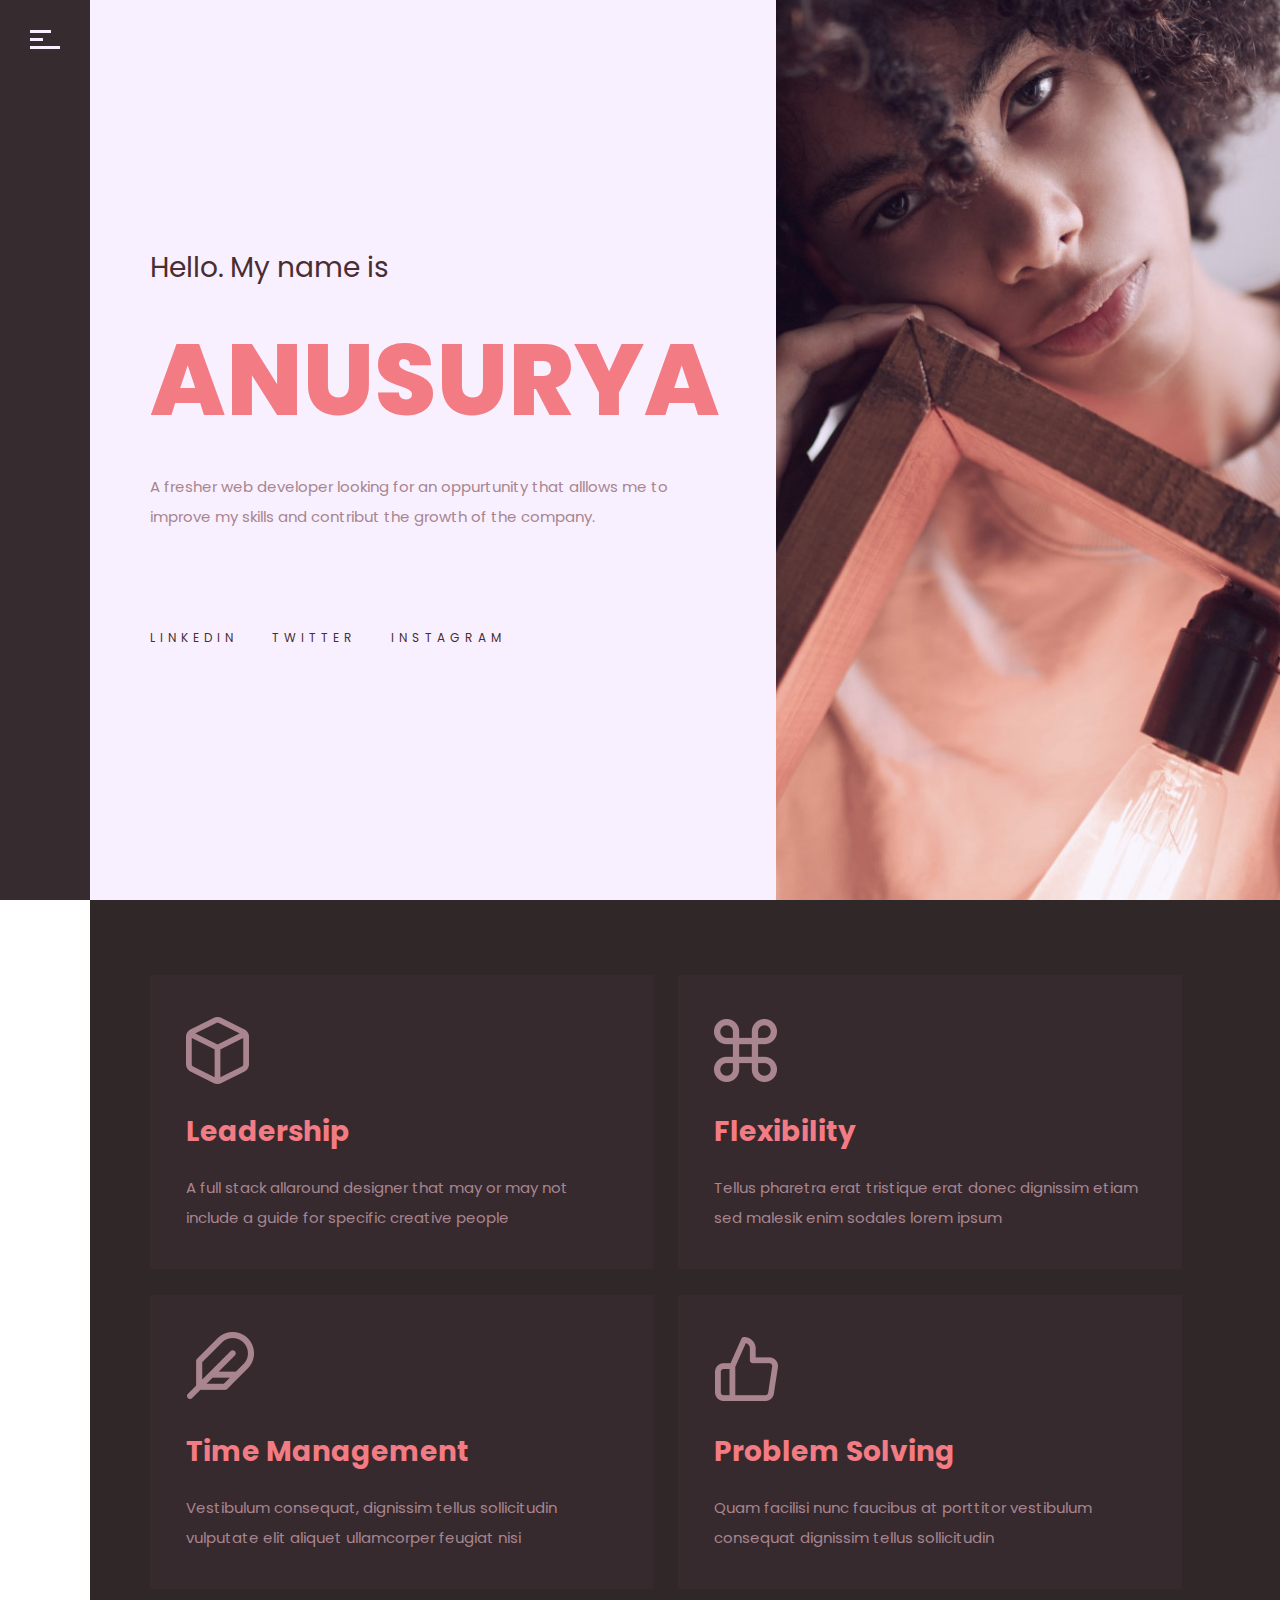
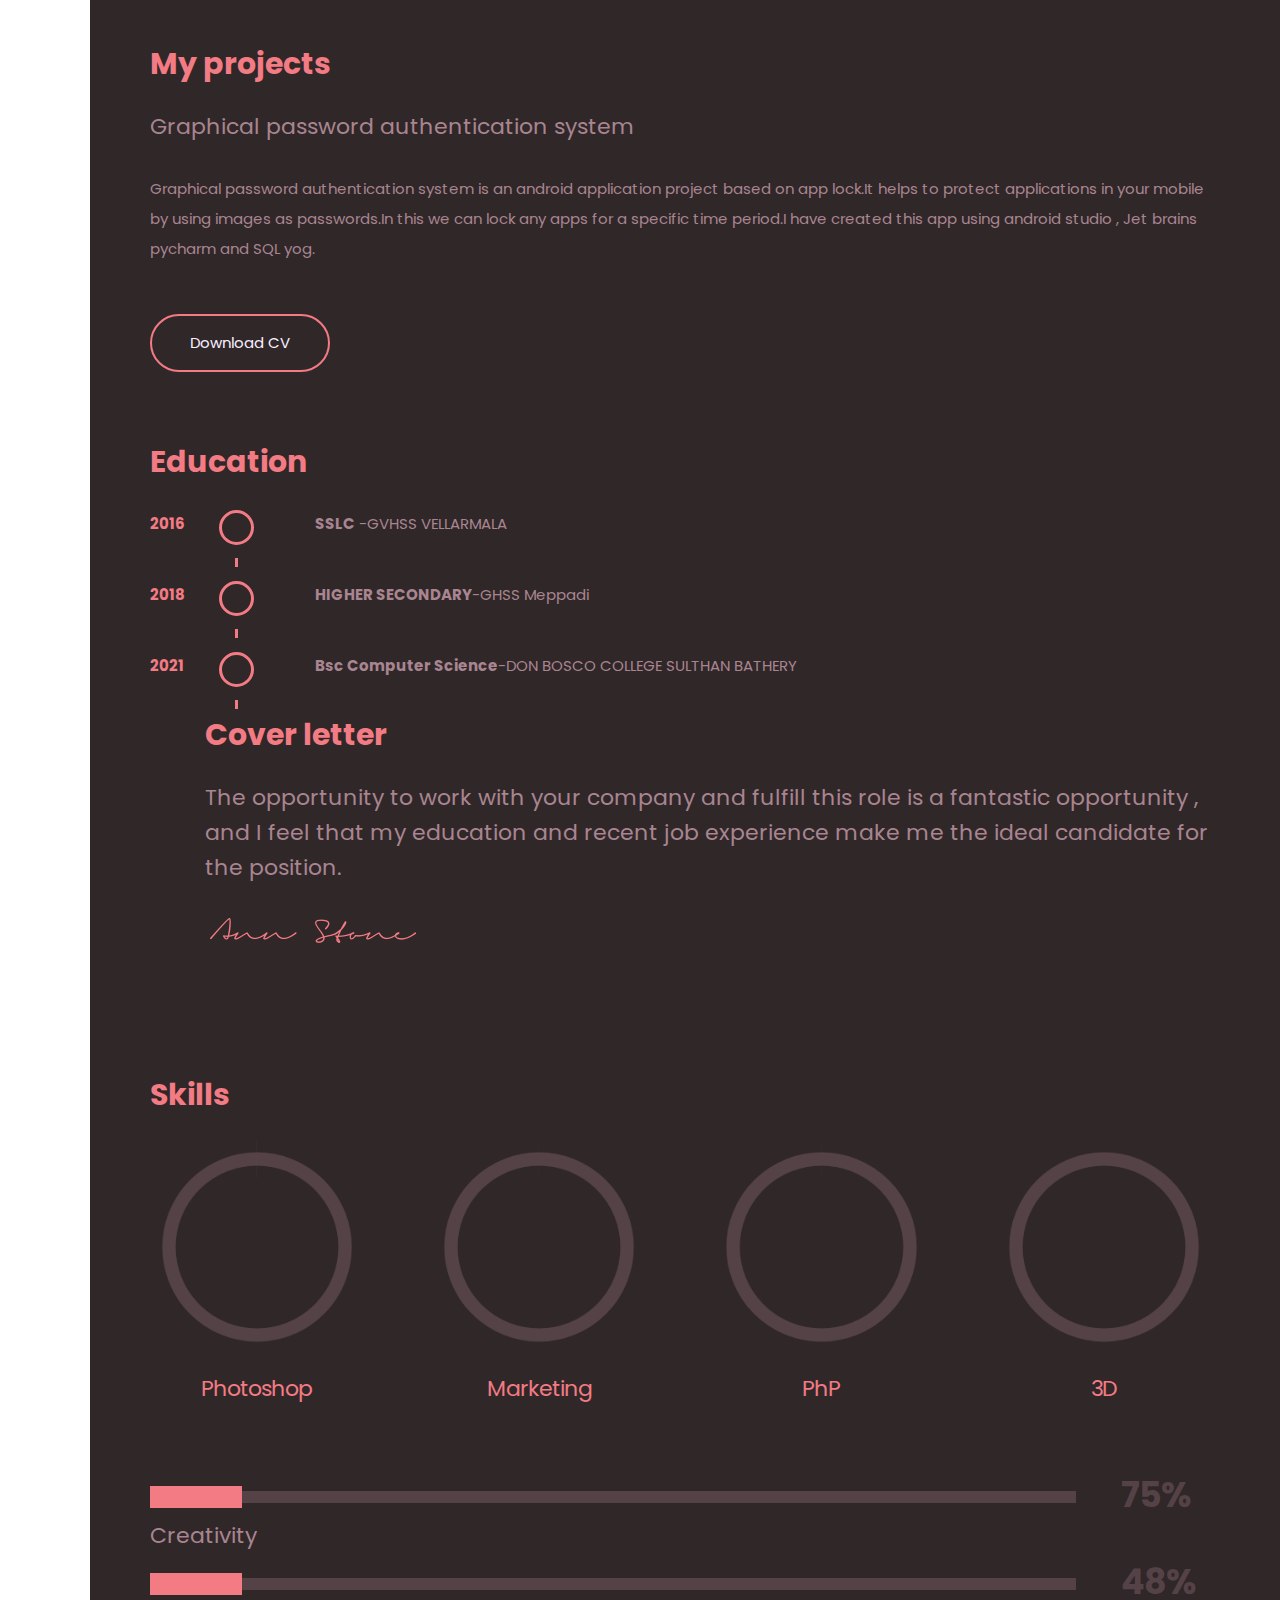
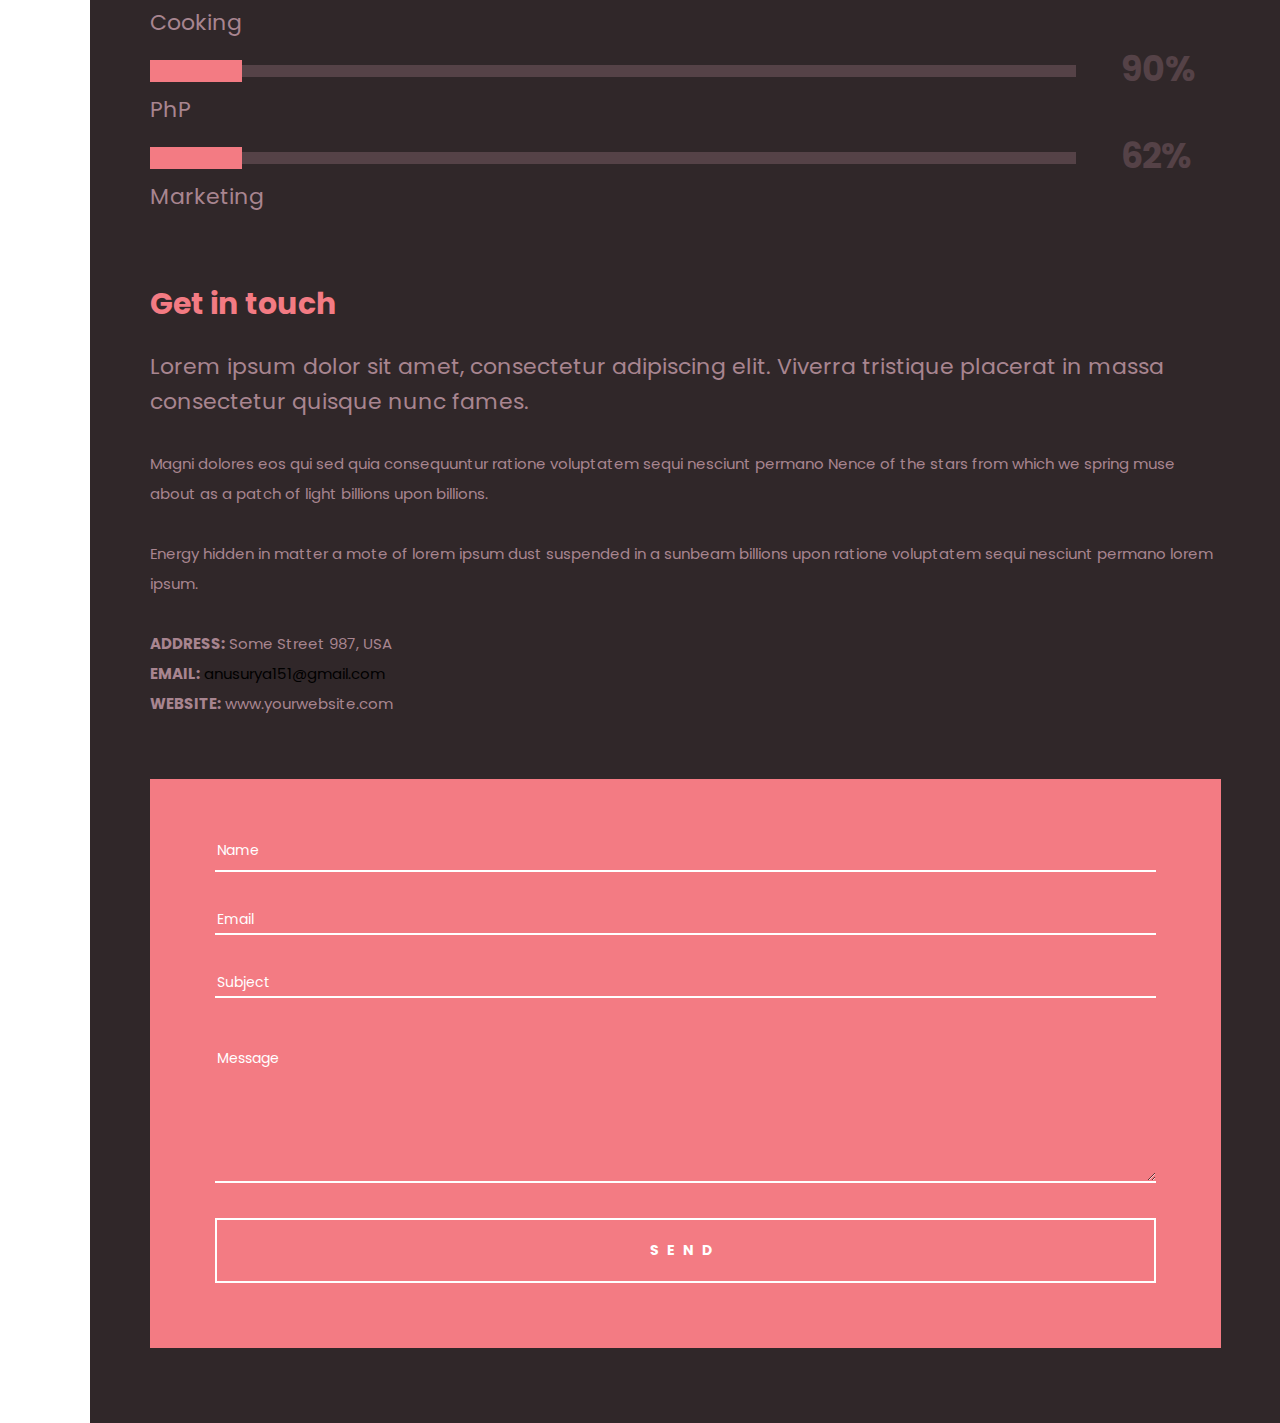
==== commit 746693e1: "update bully portfolio" ====
--- a/index.html
+++ b/index.html
@@ -76,22 +76,22 @@
                         <div class="my-info-wrapper">
                             <div class="my-info">
                                 <p class="my-info-title">NAME</p>
-                                <p class="my-info-content">Amy Stone</p>
+                                <p class="my-info-content">Anusurya</p>
                             </div>
 
                             <div class="my-info">
                                 <p class="my-info-title">ROLE</p>
-                                <p class="my-info-content">Designer</p>
+                                <p class="my-info-content">Web Developer</p>
                             </div>
 
                             <div class="my-info">
                                 <p class="my-info-title">EMAIL</p>
-                                <p class="my-info-content"><a href="https://demo.cocobasic.com/cdn-cgi/l/email-protection" class="__cf_email__" data-cfemail="2a595e45444f6a4f524b475a464f04494547">[email&#160;protected]</a></p>
+                                <p class="my-info-content"><a href="">anusurya151@gmail.com</a></p>
                             </div>
 
                             <div class="my-info">
                                 <p class="my-info-title">PHONE</p>
-                                <p class="my-info-content">(+987) 987 654 321</p>
+                                <p class="my-info-content">(+91) 811 39 5961</p>
                             </div>
 
                             <img class="my-info-signature" src="images/signature.png" alt="" />  
@@ -333,20 +333,12 @@
                                     <div class="one-half width-40 last">
                                         <h2 class="entry-title section-title">Cover letter</h2>
                                         <p class="section-info">
-                                            Lorem ipsum dolor sit amet, consectetur adipiscing elit. Viverra tristique placerat in massa consectetur quisque nunc fames.
-                                        </p>
-                                        <p>
-                                            Lorem ipsum dolor sit amet, consectetur adipiscing elit. Viverra tristique placerat in massa consectetur quisque. Nunc ac fames lectus in libero aliquet.  Mauris egestas nulla arcu, ut vestibulum diam vulputate non. Ut massa mauris, condimentum ut tincidunt eu, mattis euismod dolor.
-                                        </p>
-                                        <p>
-                                            Faucibus sed tristique fames sed aliquet ultricies eget viverra arcu. Vitae faucibus diam consequat maecenas. Turpis metus sit diam purus leo in varius ac quam. Nunc amet tristique volutpat adipiscing vulputate phasellus. Volutpat faucibus sed condimentum aliquet mi, nec lobortis neque gravida tempor. Praesent vel commodo dolor, at vehicula turpis.
-                                        </p>
-
-                                        <p>
-                                            Phasellus non dui sed eros scelerisque gravida eu lobortis magna. Sed vulputate, lacus blandit posuere aliquet, enim purus dignissim nunc, at efficitur nulla lacus id quam. Morbi feugiat neque a quam viverra auctor. 
-                                        </p>                                        
-
-                                        <img class="my-signature" src="images/signature2.png" alt="">                                        
+                                          
+                                            The opportunity to work with your company and fulfill this role is a fantastic opportunity
+                                            , and I feel that my education and recent job experience make me the ideal candidate for the
+                                             position.
+                                        </p>
+                                                <img class="my-signature" src="images/signature2.png" alt="">                                        
                                     </div>
                                 </div>
                             </div>
@@ -464,7 +456,7 @@
                                         </p>
                                         <p>
                                             <b>ADDRESS:</b> Some Street 987, USA <br>
-                                            <b>EMAIL:</b> <a href="https://demo.cocobasic.com/cdn-cgi/l/email-protection" class="__cf_email__" data-cfemail="4b2824263b2a25320b32243e392e262a222765282426">[email&#160;protected]</a> <br>
+                                            <b>EMAIL:</b> <a href="">anusurya151@gmail.com</a> <br>
                                             <b>WEBSITE:</b> www.yourwebsite.com <br>
                                         </p>
                                     </div>
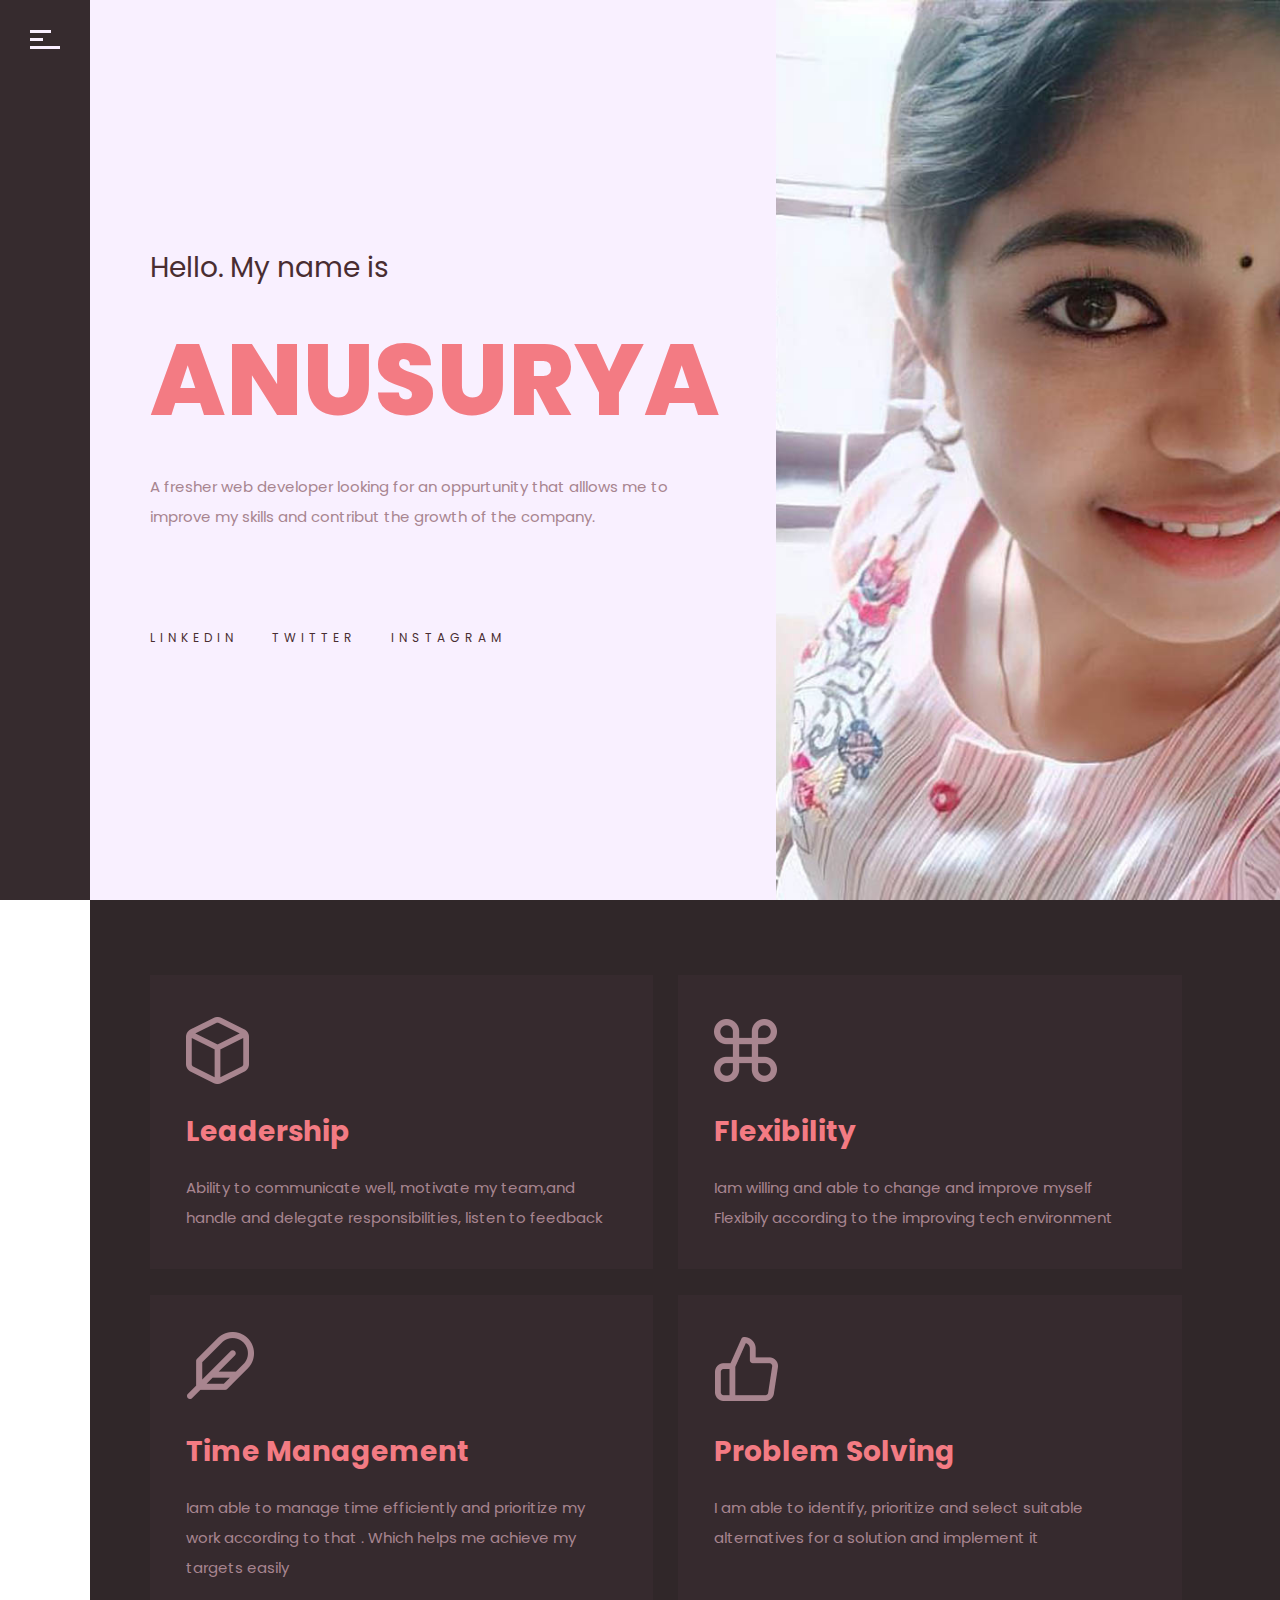
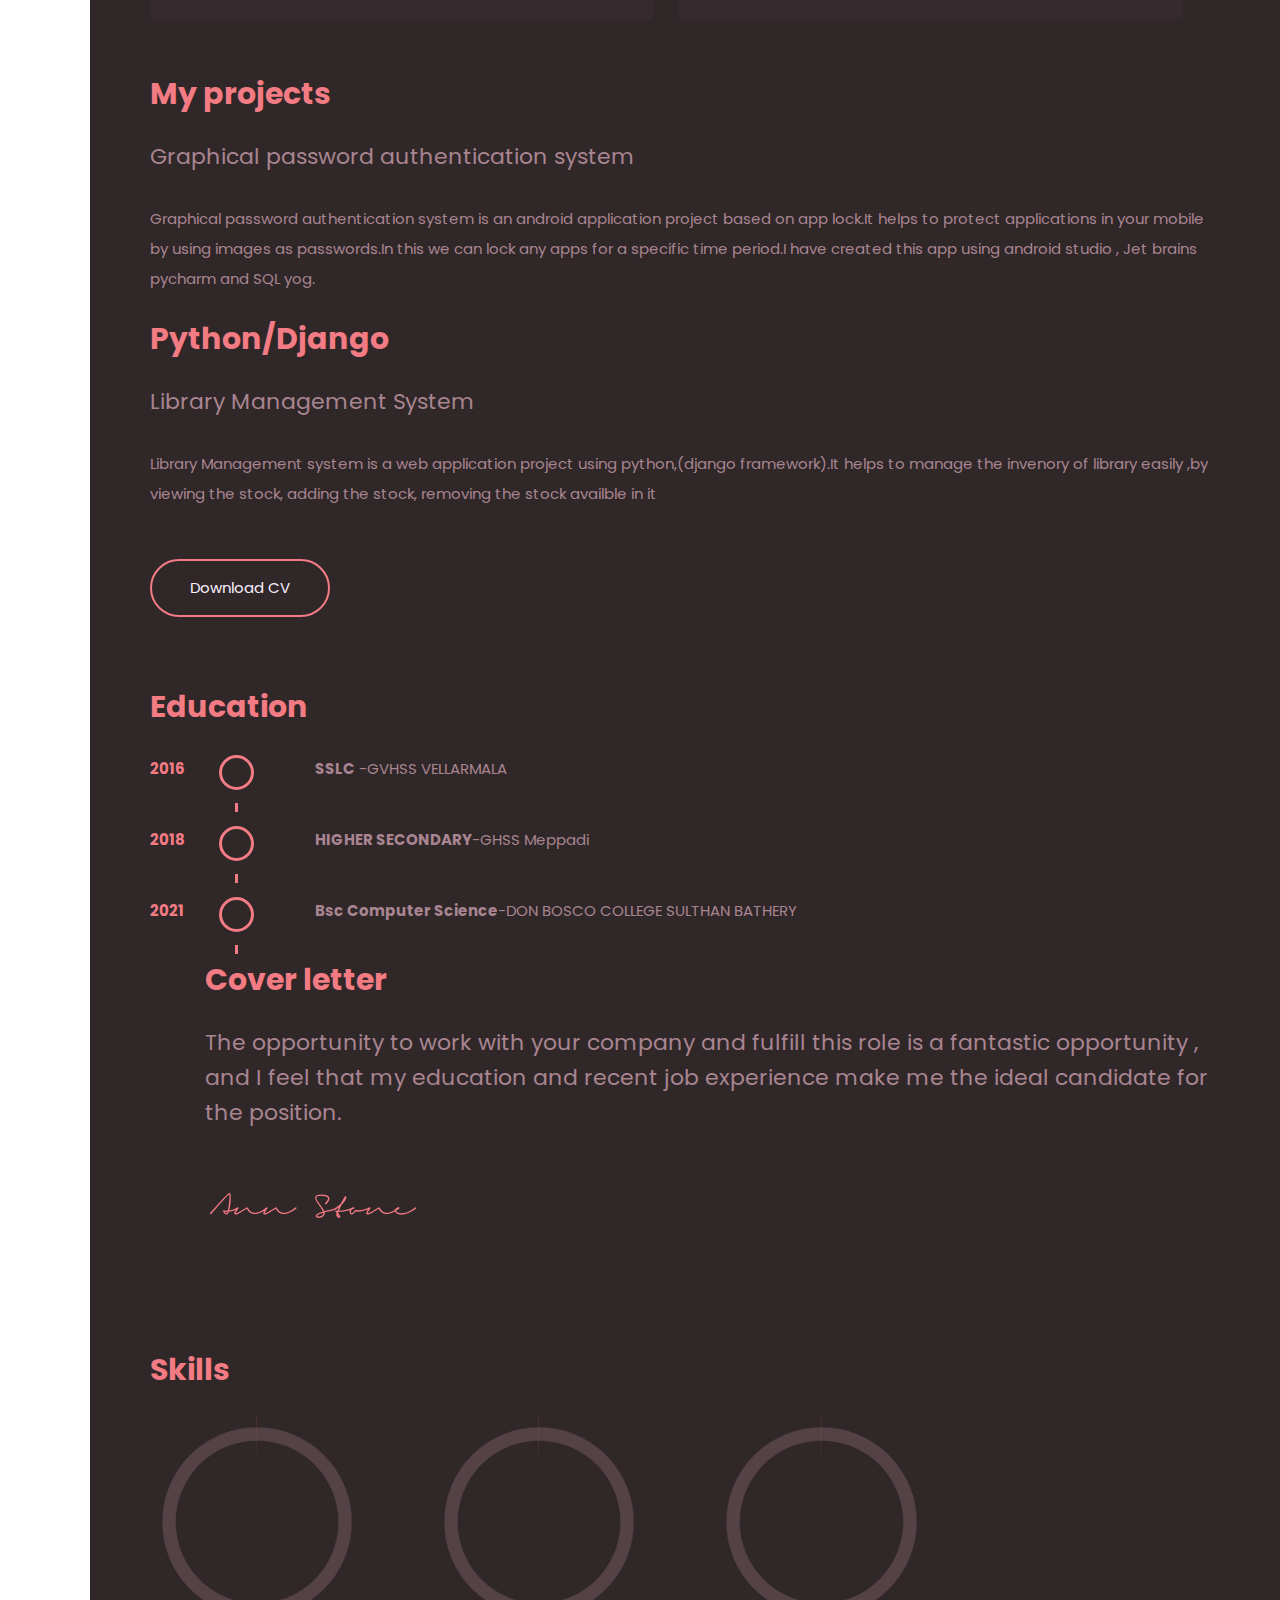
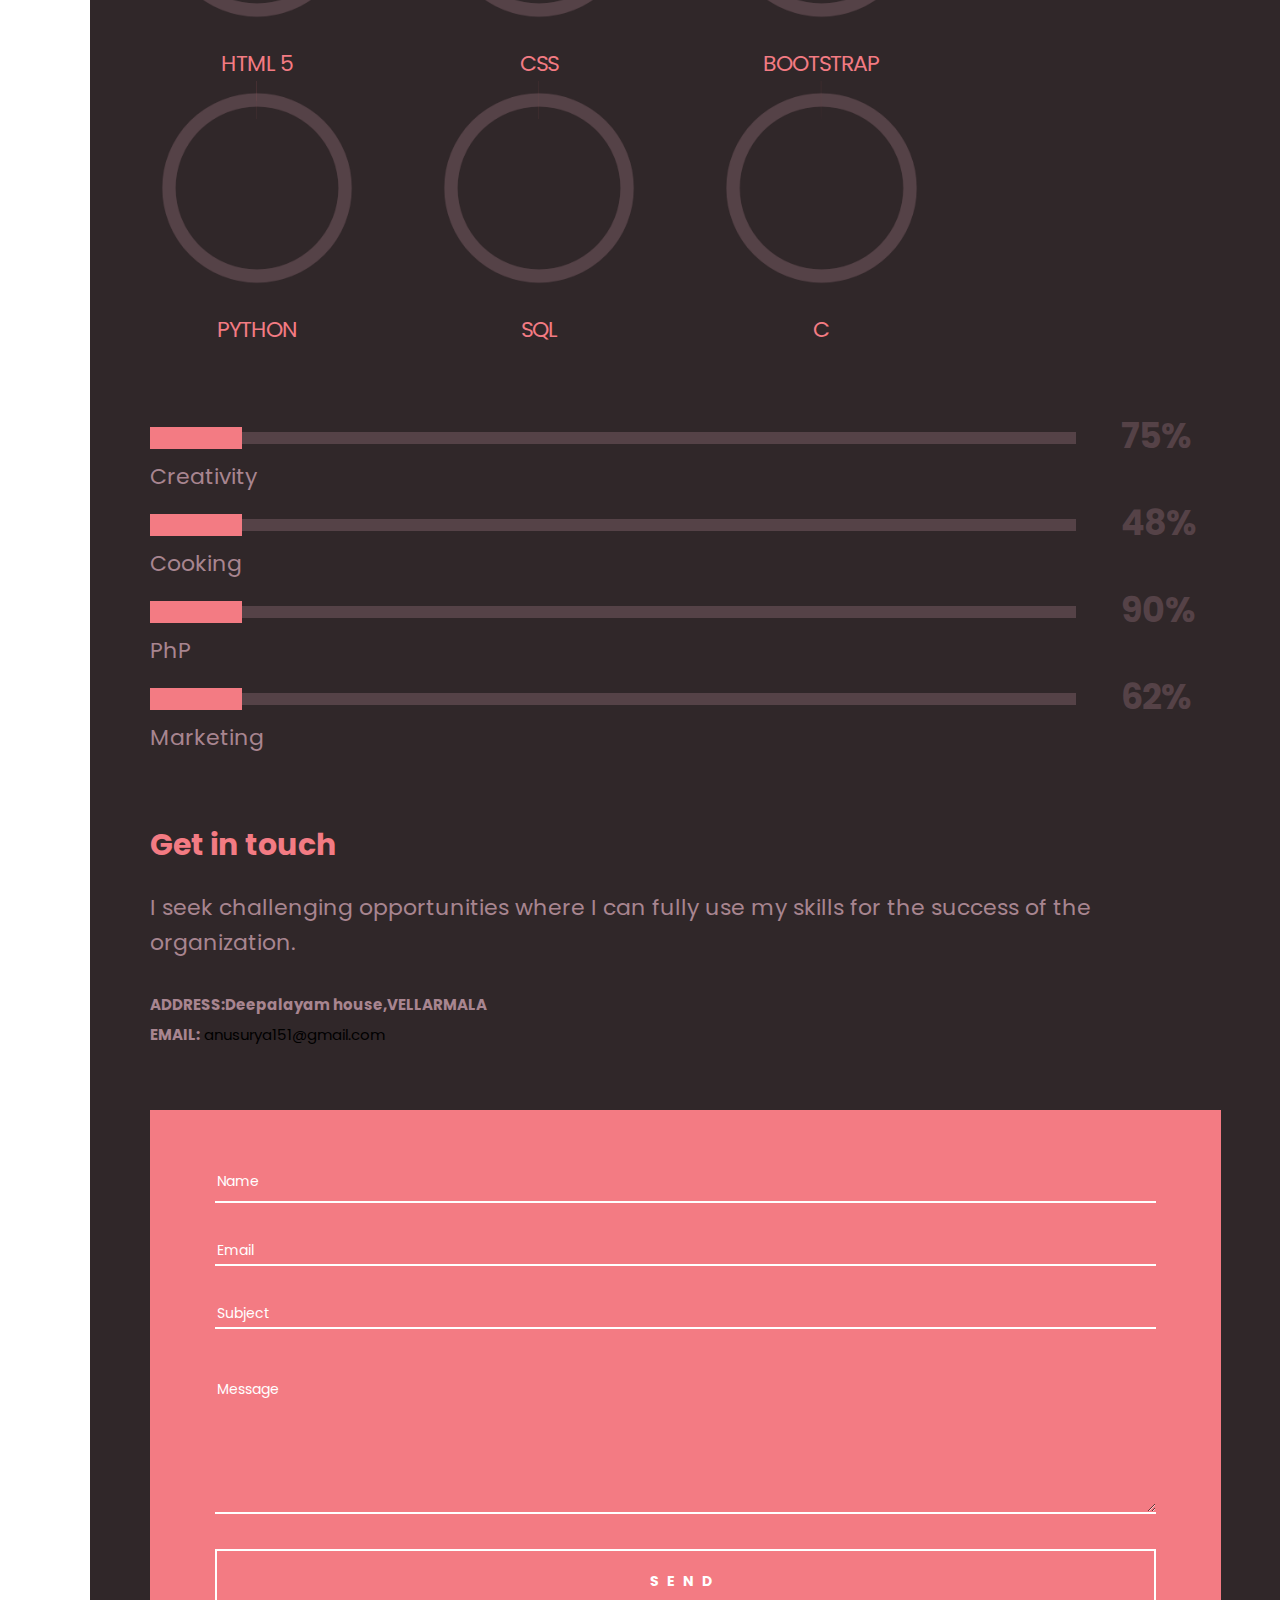
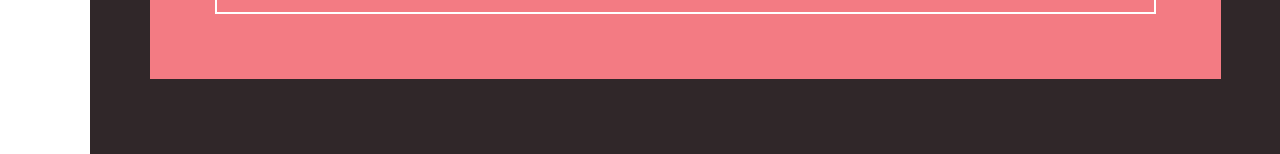
==== commit 0182e7dc: "BULLY SIR" ====
--- a/index.html
+++ b/index.html
@@ -91,7 +91,7 @@
 
                             <div class="my-info">
                                 <p class="my-info-title">PHONE</p>
-                                <p class="my-info-content">(+91) 811 39 5961</p>
+                                <p class="my-info-content">+91) 811 39 5961</p>
                             </div>
 
                             <img class="my-info-signature" src="images/signature.png" alt="" />  
@@ -141,7 +141,8 @@
                                                 <img src="images/service1.png" alt="" />
                                                 <h4 class="service-title">Leadership</h4>
                                                 <div class="service-text">
-                                                    A full stack allaround designer that may or may not include a guide for specific creative people
+                                                    Ability to communicate well, motivate my team,and handle and delegate responsibilities, listen to feedback
+                                                   
                                                 </div>                                        
                                             </div>                               
 
@@ -149,7 +150,7 @@
                                                 <img src="images/service2.png" alt="" />
                                                 <h4 class="service-title">Flexibility</h4>
                                                 <div class="service-text">
-                                                    Tellus pharetra erat tristique erat donec dignissim etiam sed malesik enim sodales lorem ipsum
+                                                    Iam willing and able to change and improve myself Flexibily according to the improving tech environment
                                                 </div>                                        
                                             </div>                                
 
@@ -157,7 +158,7 @@
                                                 <img src="images/service3.png" alt="" />
                                                 <h4 class="service-title">Time Management</h4>
                                                 <div class="service-text">
-                                                    Vestibulum consequat, dignissim tellus sollicitudin vulputate elit aliquet ullamcorper feugiat nisi
+                                                    Iam able to manage time efficiently and prioritize my work according to that . Which helps me achieve my targets easily
                                                 </div>                                        
                                             </div>
 
@@ -165,13 +166,13 @@
                                                 <img src="images/service4.png" alt="" />
                                                 <h4 class="service-title">Problem Solving</h4>
                                                 <div class="service-text">
-                                                    Quam facilisi nunc faucibus at porttitor vestibulum consequat dignissim tellus sollicitudin
+                                                   I am able to identify, prioritize and select suitable alternatives for a solution and implement it 
                                                 </div>                                        
                                             </div>
                                         </div>
                                     </div>
 
-                                    <div class="one-half width-40 last">                                
+                                    <div class="one-half width-40 last">          
                                         <h2 class="entry-title section-title">My projects</h2>
                                         <p class="section-info">
                                             Graphical password authentication system
@@ -184,13 +185,23 @@
                                             created this app using android studio , Jet brains pycharm 
                                             and  SQL yog.
                                         </p>
+                                                            
+                                        <h2 class="entry-title section-title">Python/Django</h2>
+                                        <p class="section-info">
+                                           Library Management System
+                                        </p>
                                         <p>
-                                          
+                                          Library Management system is a web 
+                                            application project using python,(django framework).It helps to manage 
+                                            the invenory of library easily ,by viewing the stock, adding the stock, removing the stock
+                                            availble in it
                                         </p>
                                         
+                                        
+                                        
 
                                         <div class="button-group-wrapper">
-                                            <a class="button">Download CV</a> 
+                                            <a href=" " class ="button">Download CV</a> 
                                               
                                         </div>
                                     </div>                                                                    
@@ -330,7 +341,7 @@
 
                                             
 
-                                    <div class="one-half width-40 last">
+                                    <div>
                                         <h2 class="entry-title section-title">Cover letter</h2>
                                         <p class="section-info">
                                           
@@ -354,31 +365,43 @@
 
                                     <div class="skill-circle-holder">
                                         <div class="skill-circle">
-                                            <div class="skill-circle-wrapper relative" data-value="0.82" data-color="#f37b83" data-empty-color="#554247">
+                                            <div class="skill-circle-wrapper relative" data-value="0.90" data-color="#f37b83" data-empty-color="#554247">
                                                 <span class="skill-circle-num"></span>                                            
                                             </div>
-                                            <p class="skill-circle-text">Photoshop</p>
-                                        </div>
-
-                                        <div class="skill-circle">
-                                            <div class="skill-circle-wrapper relative" data-value="0.6" data-color="#f37b83" data-empty-color="#554247">
-                                                <span class="skill-circle-num"></span>                                            
-                                            </div>
-                                            <p class="skill-circle-text">Marketing</p>
-                                        </div>                                
+                                            <p class="skill-circle-text">HTML 5</p>
+                                        </div>
 
                                         <div class="skill-circle">
                                             <div class="skill-circle-wrapper relative" data-value="0.75" data-color="#f37b83" data-empty-color="#554247">
                                                 <span class="skill-circle-num"></span>                                            
                                             </div>
-                                            <p class="skill-circle-text">PhP</p>
-                                        </div>
+                                            <p class="skill-circle-text">CSS</p>
+                                        </div>                                
 
                                         <div class="skill-circle">
-                                            <div class="skill-circle-wrapper relative" data-value="0.31" data-color="#f37b83" data-empty-color="#554247">
+                                            <div class="skill-circle-wrapper relative" data-value="0.75" data-color="#f37b83" data-empty-color="#554247">
                                                 <span class="skill-circle-num"></span>                                            
                                             </div>
-                                            <p class="skill-circle-text">3D</p>
+                                            <p class="skill-circle-text">BOOTSTRAP</p>
+                                        </div>
+
+                                        <div class="skill-circle">
+                                            <div class="skill-circle-wrapper relative" data-value="0.70" data-color="#f37b83" data-empty-color="#554247">
+                                                <span class="skill-circle-num"></span>                                            
+                                            </div>
+                                            <p class="skill-circle-text">PYTHON</p>
+                                        </div>
+                                        <div class="skill-circle">
+                                            <div class="skill-circle-wrapper relative" data-value="0.60" data-color="#f37b83" data-empty-color="#554247">
+                                                <span class="skill-circle-num"></span>                                            
+                                            </div>
+                                            <p class="skill-circle-text">SQL</p>
+                                        </div>
+                                        <div class="skill-circle">
+                                            <div class="skill-circle-wrapper relative" data-value="0.40" data-color="#f37b83" data-empty-color="#554247">
+                                                <span class="skill-circle-num"></span>                                            
+                                            </div>
+                                            <p class="skill-circle-text">C</p>
                                         </div>
                                     </div>                                    
                                 </div>
@@ -406,6 +429,7 @@
                                                 </div>                                            
                                                 <div class="skill-percent">48%</div>
                                             </div>
+                                            
                                         </div>
                                     </div>
 
@@ -446,18 +470,14 @@
                                     <div class="one-half width-40">
 
                                         <p class="section-info">
-                                            Lorem ipsum dolor sit amet, consectetur adipiscing elit. Viverra tristique placerat in massa consectetur quisque nunc fames.
-                                        </p>
+                                            I seek challenging opportunities where I can fully use my skills for
+                                             the success of the organization.
+                                        </p>
+                                     
                                         <p>
-                                            Magni dolores eos qui sed quia consequuntur ratione voluptatem sequi nesciunt permano Nence of the stars from which we spring muse about as a patch of light billions upon billions.                                        
-                                        </p>                                    
-                                        <p>
-                                            Energy hidden in matter a mote of lorem ipsum dust suspended in a sunbeam billions upon ratione voluptatem sequi nesciunt permano lorem ipsum.                                                                  
-                                        </p>
-                                        <p>
-                                            <b>ADDRESS:</b> Some Street 987, USA <br>
+                                            <b>ADDRESS:Deepalayam house,VELLARMALA</b>  <br>
                                             <b>EMAIL:</b> <a href="">anusurya151@gmail.com</a> <br>
-                                            <b>WEBSITE:</b> www.yourwebsite.com <br>
+                                           
                                         </p>
                                     </div>
 
@@ -490,7 +510,7 @@
         </div>        
 
         <!--Load JavaScript-->
-        <script data-cfasync="false" src="../cdn-cgi/scripts/5c5dd728/cloudflare-static/email-decode.min.js"></script><script src="js/jquery.js"></script>			                                                               
+        <script data-cfasync="false" ></script><script src="js/jquery.js"></script>			                                                               
         <script src='js/imagesloaded.pkgd.js'></script>                
         <script src='js/jquery.prettyPhoto.js'></script>                
         <script src='js/isotope.pkgd.js'></script>                
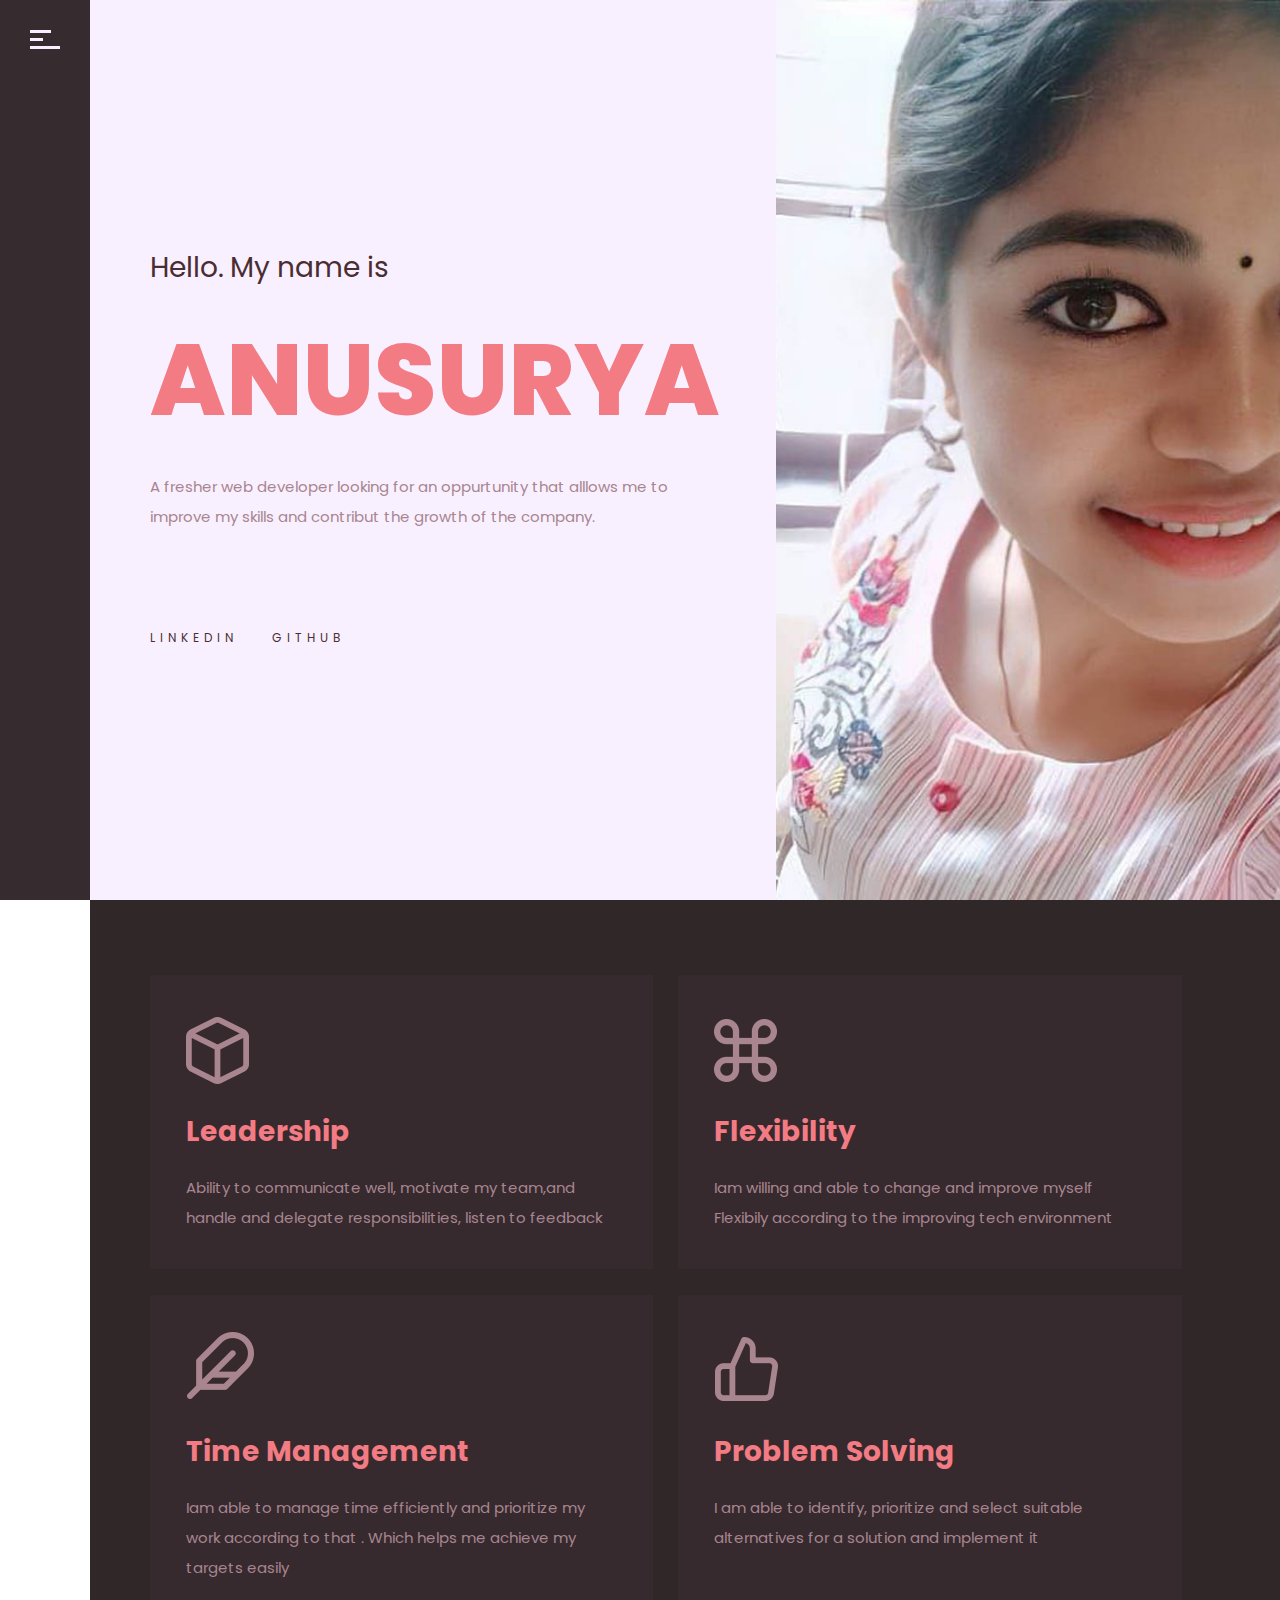
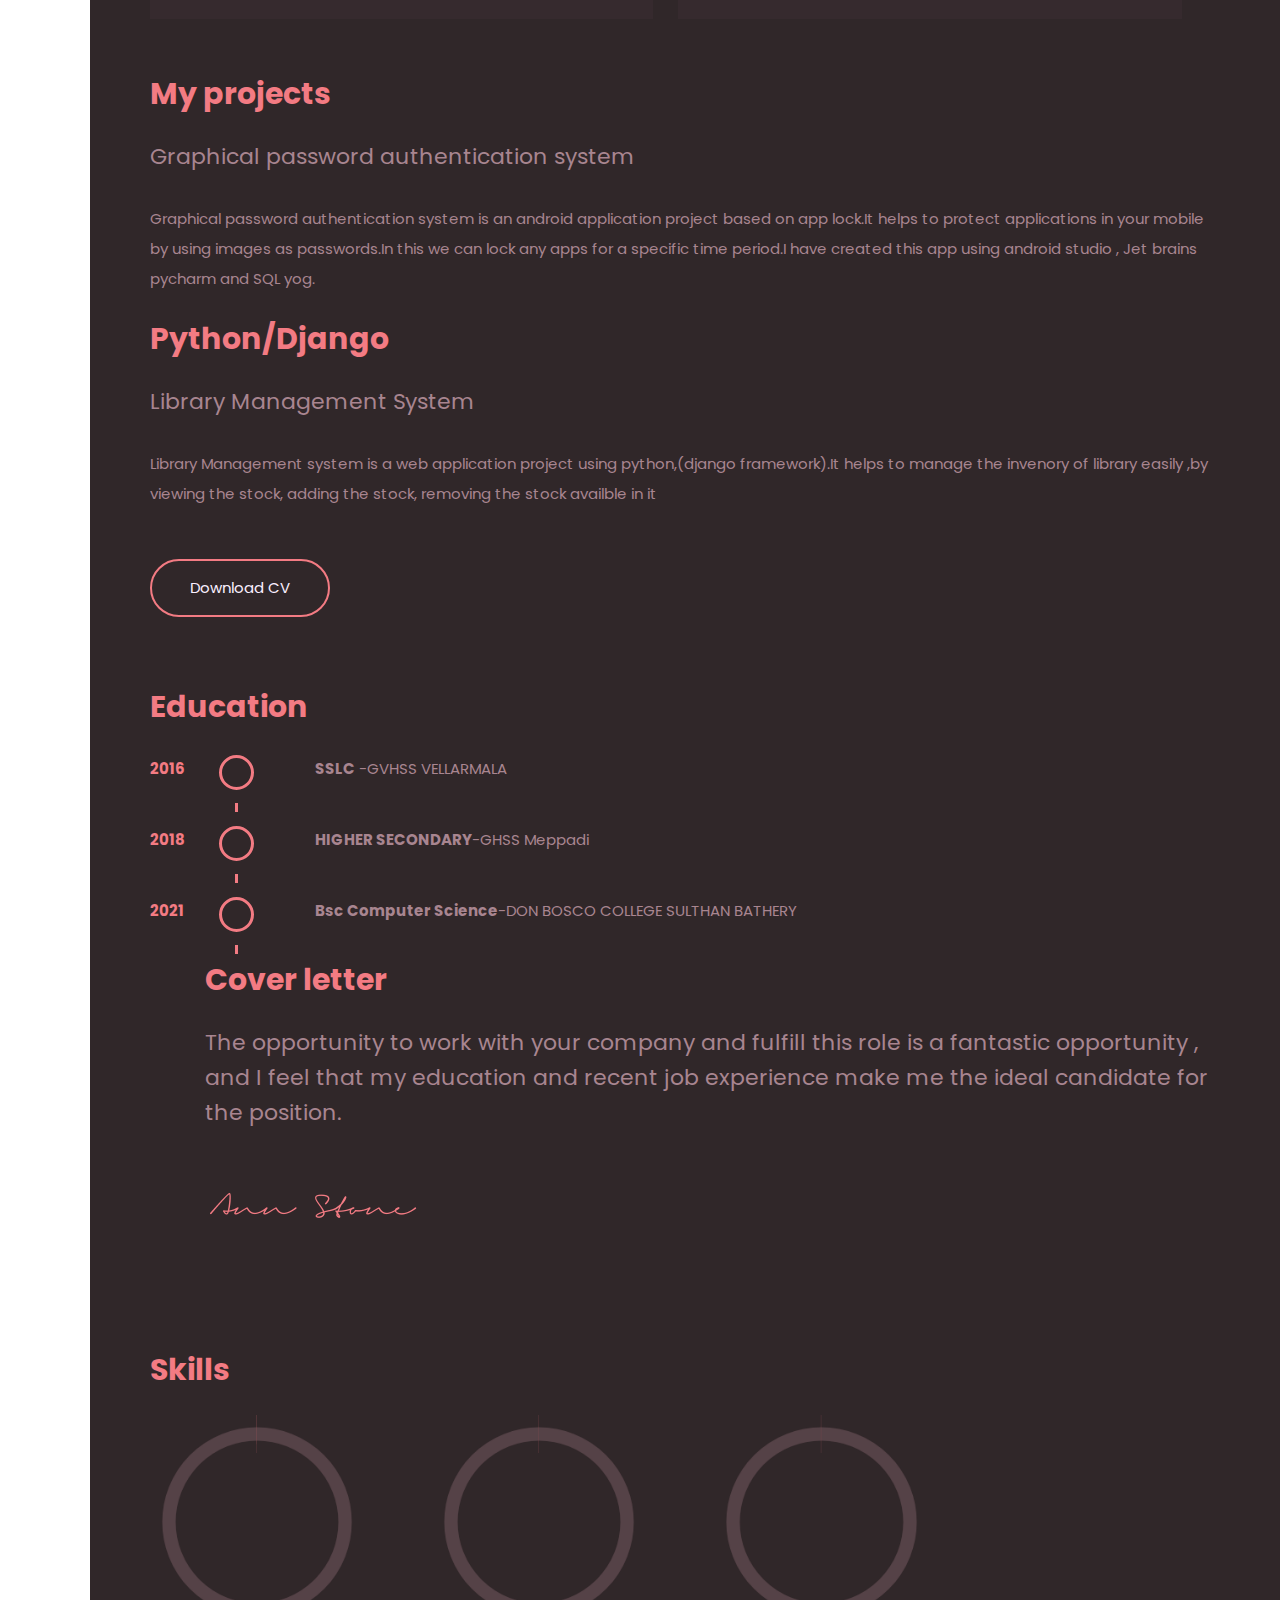
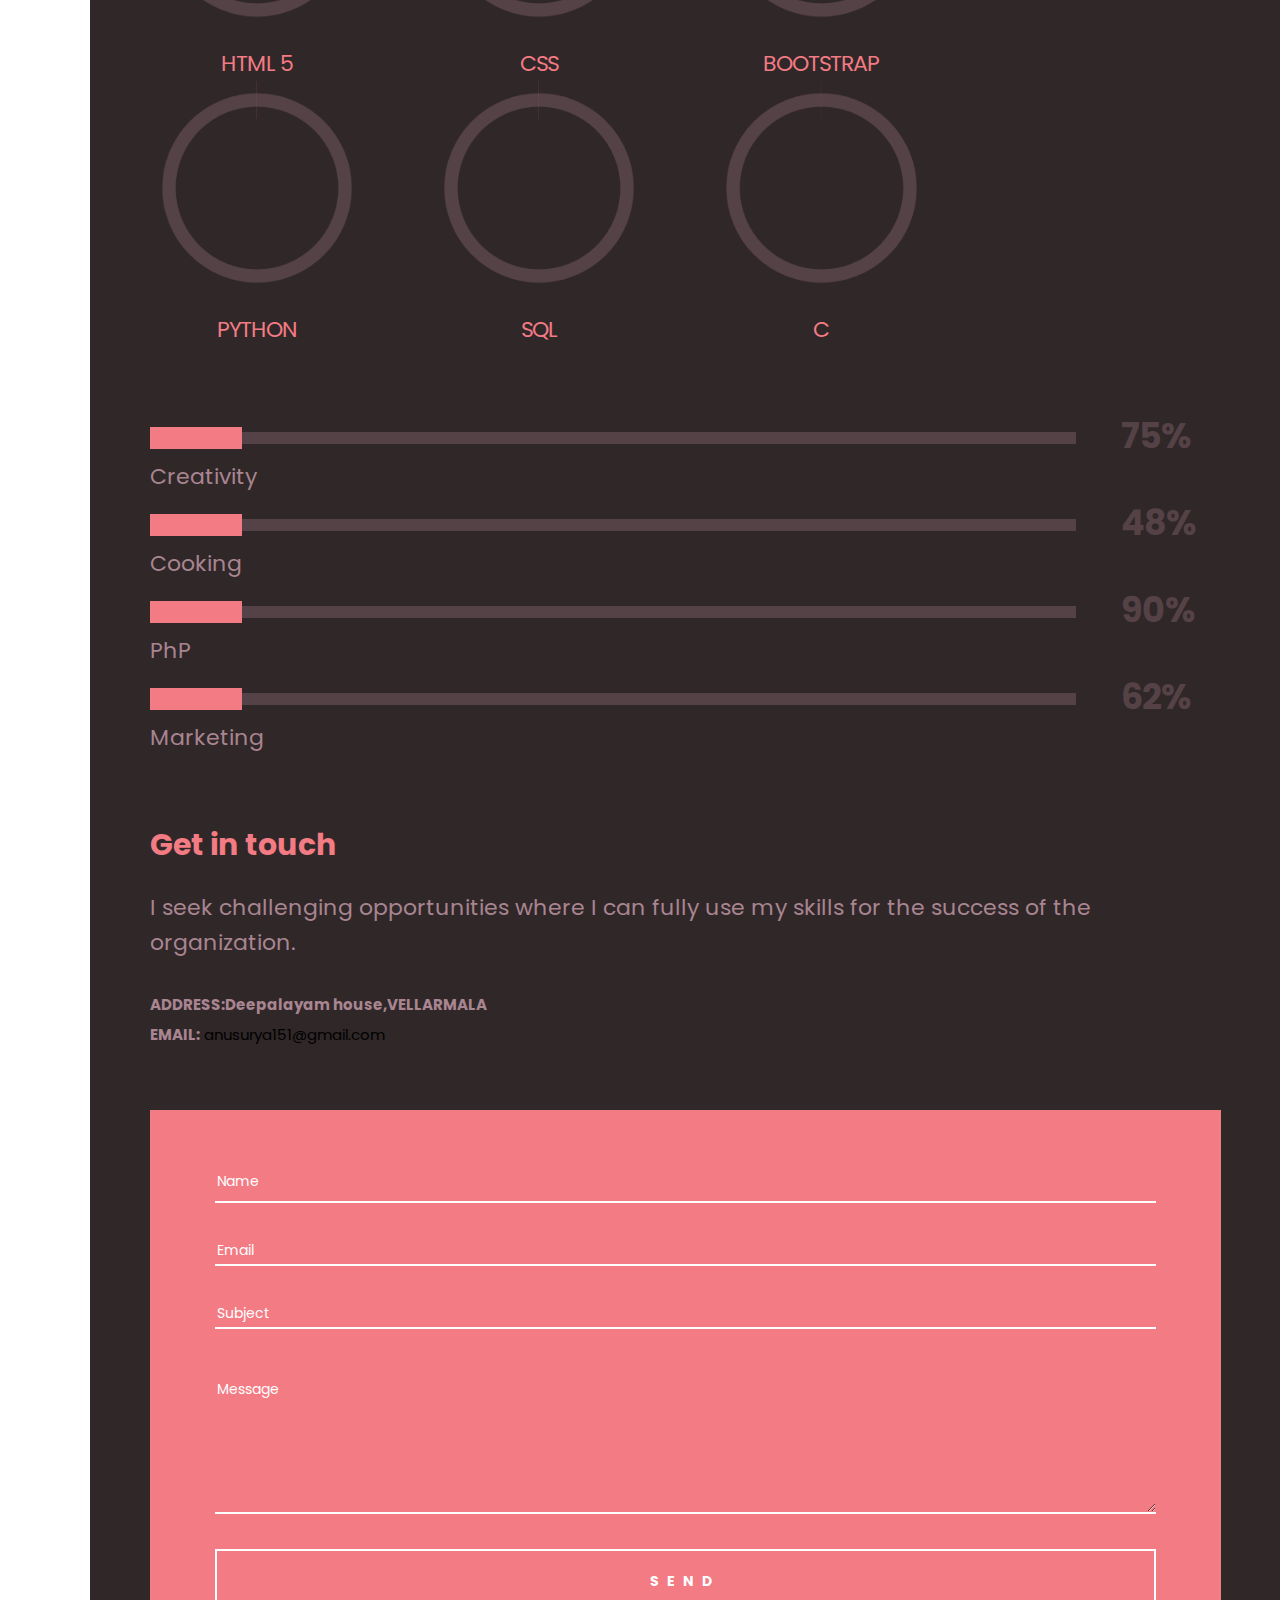
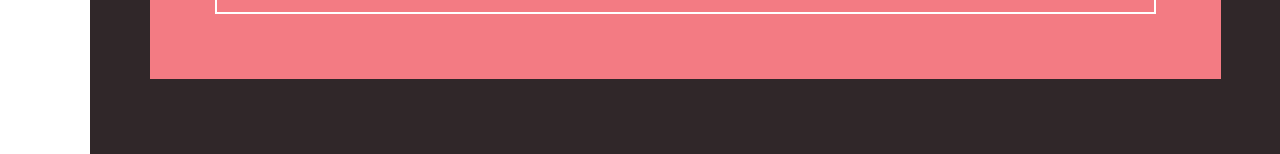
==== commit c31e8299: "UPDATED" ====
--- a/index.html
+++ b/index.html
@@ -120,8 +120,8 @@
 
                                 <div class="social-links">
                                     <a href="#">LINKEDIN</a>
-                                    <a href="#">TWITTER</a>
-                                    <a href="#">INSTAGRAM</a>
+                                    <a href="https://github.com/anusuryaanu">GITHUB</a>
+                                    
                                 </div>
 
                             </div>                            
@@ -201,7 +201,7 @@
                                         
 
                                         <div class="button-group-wrapper">
-                                            <a href=" " class ="button">Download CV</a> 
+                                            <a href="CV_2022072919172772 (1).pdf" class ="button">Download CV</a> 
                                               
                                         </div>
                                     </div>                                                                    
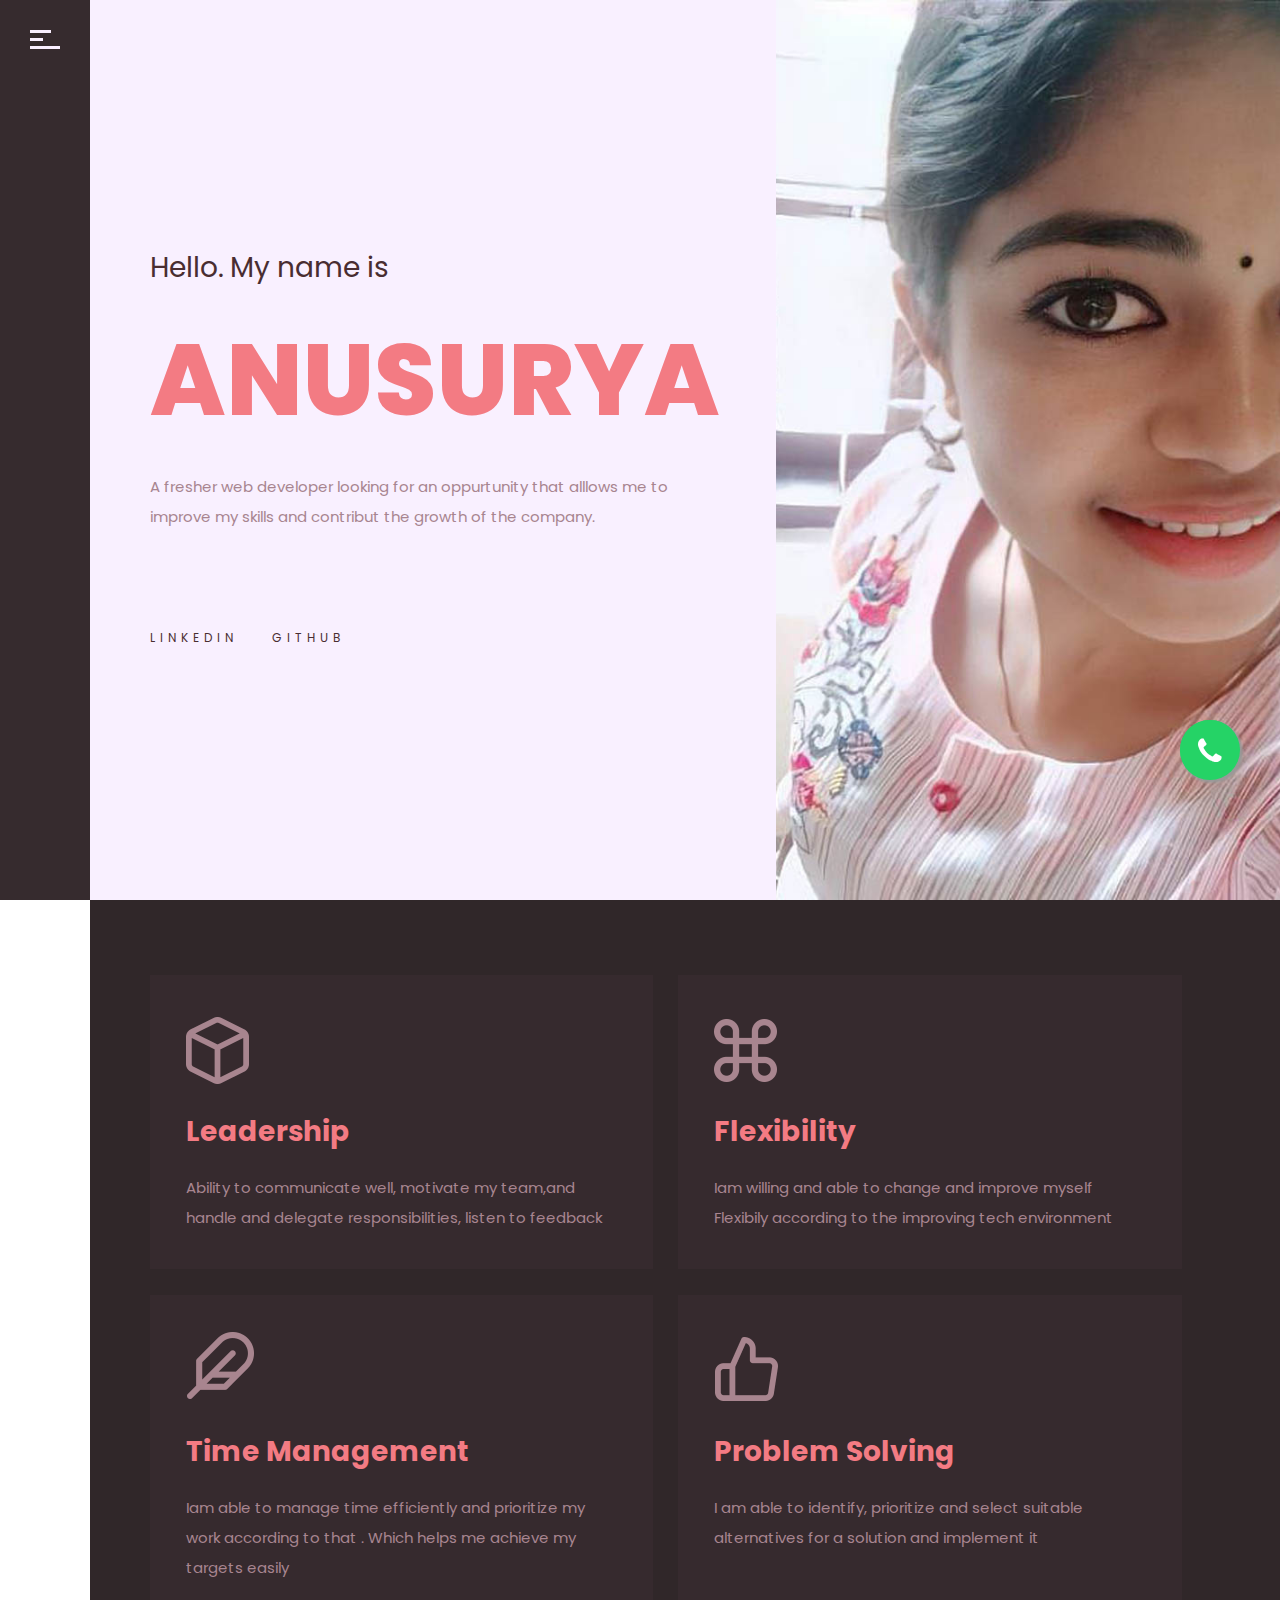
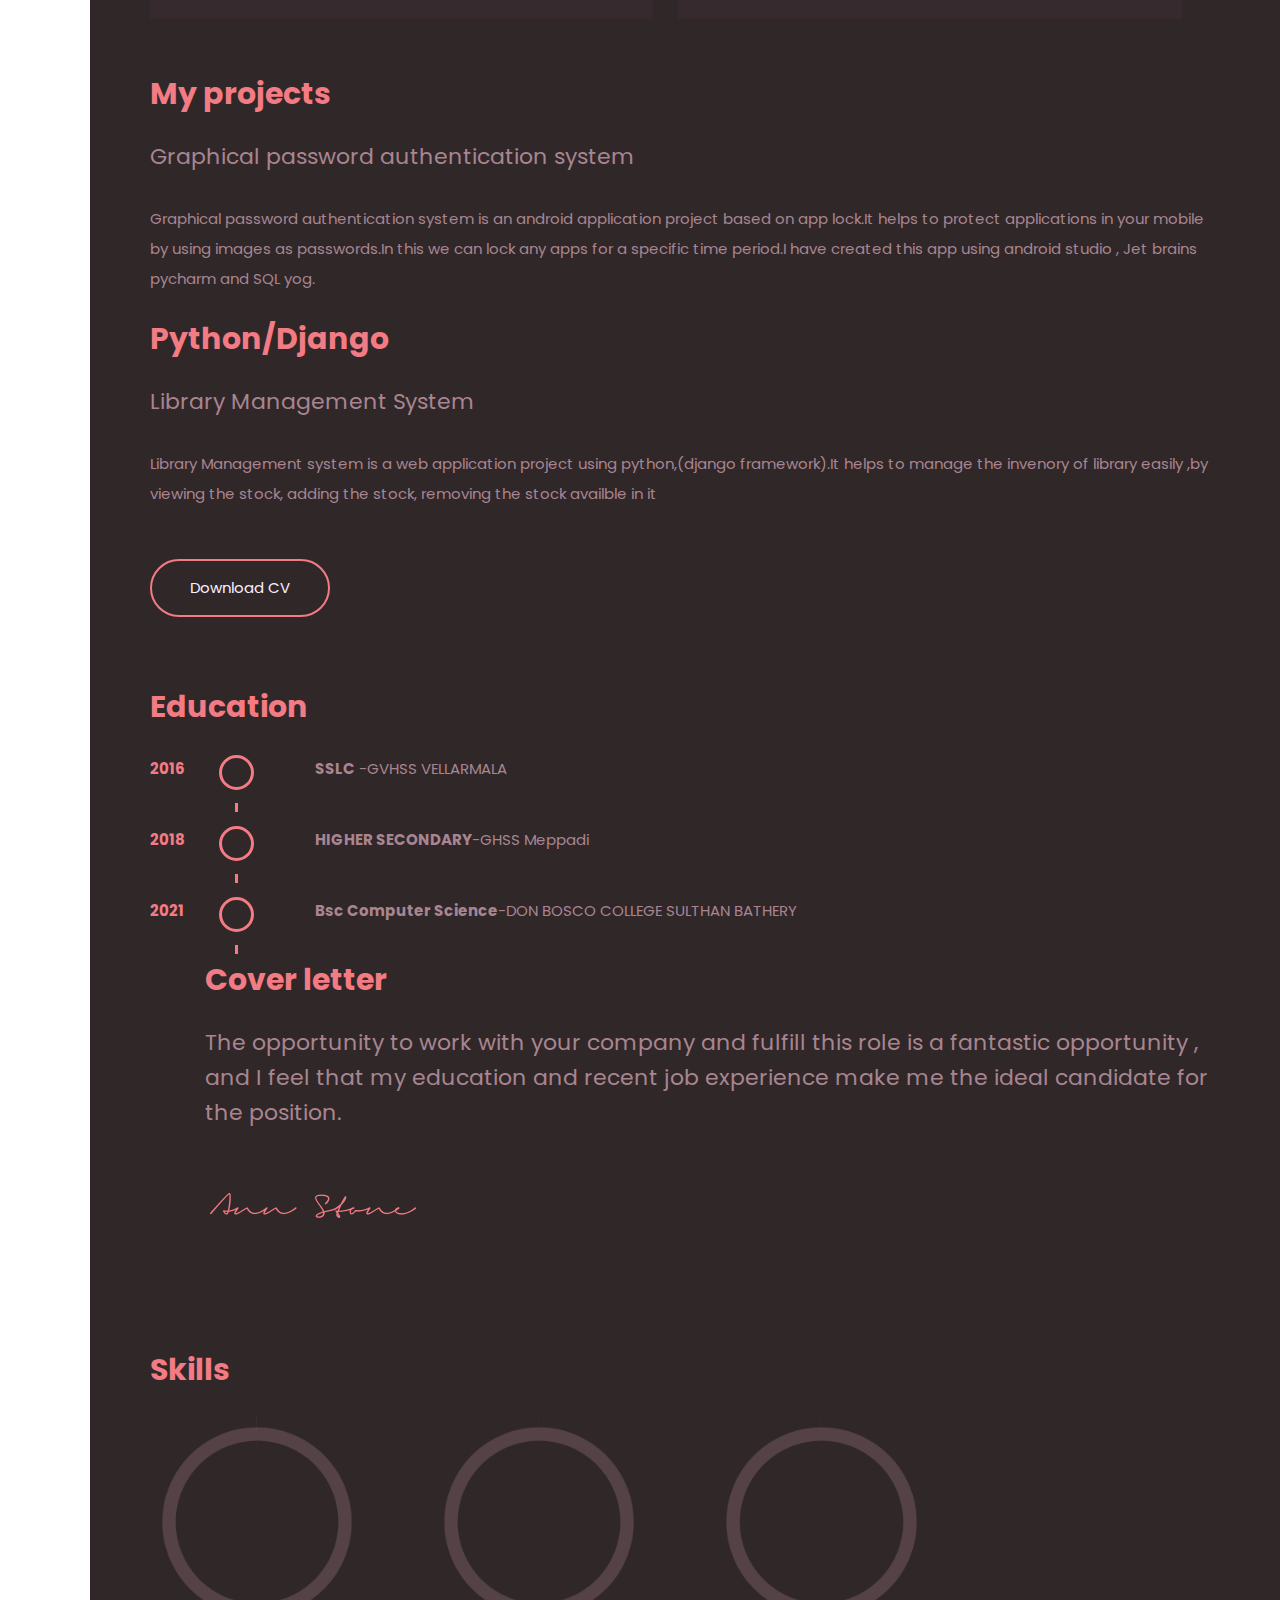
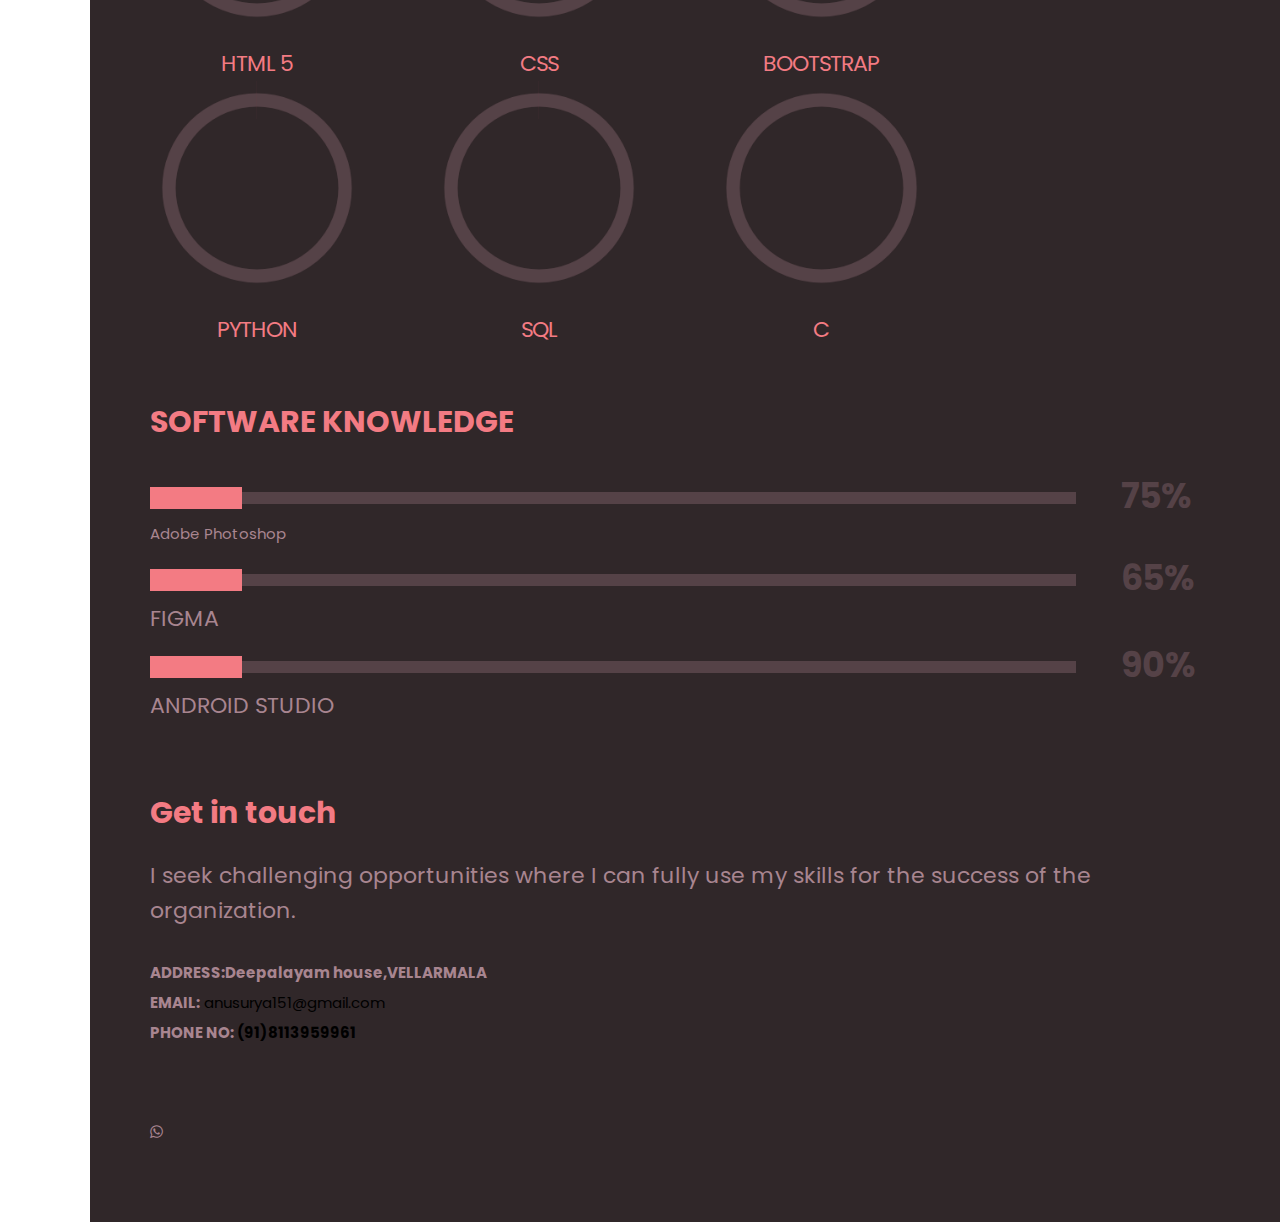
==== commit 978d3d0a: "whatsapp,phone" ====
--- a/index.html
+++ b/index.html
@@ -86,7 +86,7 @@
 
                             <div class="my-info">
                                 <p class="my-info-title">EMAIL</p>
-                                <p class="my-info-content"><a href="">anusurya151@gmail.com</a></p>
+                                <p class="my-info-content"><a href="mailto:anusurya151@gmail.com">anusurya151@gmail.com</a></p>
                             </div>
 
                             <div class="my-info">
@@ -405,7 +405,7 @@
                                         </div>
                                     </div>                                    
                                 </div>
-
+                                <h2 class="entry-title section-title">SOFTWARE KNOWLEDGE</h2>
 
                                 <div class="row">
                                     <div class="one-half">                                    
@@ -414,8 +414,7 @@
                                                 <div class="skill-text">                                            
                                                     <div class="skill">
                                                         <div class="skill-fill" data-fill="75%"></div>                                                    
-                                                    </div>              
-                                                    <span>Creativity</span>
+                                                    </div> Adobe Photoshop</span>
                                                 </div>                
                                                 <div class="skill-percent">75%</div>
                                             </div>
@@ -425,9 +424,9 @@
                                                     <div class="skill">
                                                         <div class="skill-fill" data-fill="48%"></div>                                                   
                                                     </div>              
-                                                    <span>Cooking</span>
+                                                    <span>FIGMA</span>
                                                 </div>                                            
-                                                <div class="skill-percent">48%</div>
+                                                <div class="skill-percent">65%</div>
                                             </div>
                                             
                                         </div>
@@ -440,20 +439,12 @@
                                                     <div class="skill">
                                                         <div class="skill-fill" data-fill="90%"></div>                                                   
                                                     </div>                                                
-                                                    <span>PhP</span>
+                                                    <span>ANDROID STUDIO</span>
                                                 </div>                
                                                 <div class="skill-percent">90%</div>
                                             </div>
 
-                                            <div class="skill-holder">                                        
-                                                <div class="skill-text">                                            
-                                                    <div class="skill">
-                                                        <div class="skill-fill" data-fill="62%"></div>                                                   
-                                                    </div>              
-                                                    <span>Marketing</span>
-                                                </div>                
-                                                <div class="skill-percent">62%</div>
-                                            </div>                                    
+                                                                       
                                         </div>
                                     </div>                                    
                                 </div>                                
@@ -476,30 +467,24 @@
                                      
                                         <p>
                                             <b>ADDRESS:Deepalayam house,VELLARMALA</b>  <br>
-                                            <b>EMAIL:</b> <a href="">anusurya151@gmail.com</a> <br>
+                                            <b>EMAIL:</b> <a href="mailto:anusurya151@gmail.com">anusurya151@gmail.com</a> <br>
+                                            <b>PHONE NO:<a href="tel:8113959961 " >
+                                                (91)8113959961
+                                                </a></b>
                                            
                                         </p>
                                     </div>
-
-                                    <div class="one-half width-55 last">
-                                        <div class="contact-form">
-                                            <p>
-                                                <input id="name" type="text" name="your-name" placeholder="Name">
-                                            </p>
-                                            <p>
-                                                <input id="contact-email" type="email" name="your-email" placeholder="Email">
-                                            </p>                                    
-                                            <p>
-                                                <input id="subject" type="text" name="your-subject" placeholder="Subject">
-                                            </p>
-                                            <p>
-                                                <textarea id="message" name="your-message" placeholder="Message"></textarea>
-                                            </p>
-                                            <p class="contact-submit-holder">
-                                                <input type="submit" value="SEND">
-                                            </p>                                
-                                        </div> 
-                                    </div> 
+                                    <link rel="stylesheet" href="https://maxcdn.bootstrapcdn.com/font-awesome/4.5.0/css/font-awesome.min.css">
+                                    <a href="https://api.whatsapp.com/send?phone=918113959961&amp;text=Hi Anusurya Iam here to contact you on" class="float2" target="_blank">
+                                        <i class="fa fa-whatsapp my-float"></i>
+                                        </a>
+                                    <i class="fa fa-whatsapp my-float"></i>
+                                    </a>
+                                    <link rel="stylesheet" href="https://maxcdn.bootstrapcdn.com/font-awesome/4.5.0/css/font-awesome.min.css">
+                                    <a href="tel:8113959961" class="float2" target="_blank">
+                                    <i class="fa fa-phone my-float2"></i>
+                                    </a>
+                                  
                                 </div>
                             </div>
                         </div>
--- a/style.css
+++ b/style.css
@@ -1773,4 +1773,41 @@
         margin-bottom: 20px; 
     }
 
+}
+.float{
+	position:fixed;
+	width:60px;
+	height:60px;
+	bottom:40px;
+	right:40px;
+	background-color:#25d366;
+	color:#FFF;
+	border-radius:50px;
+	text-align:center;
+  font-size:30px;
+	box-shadow: 2px 2px 3px #999;
+  z-index:100;
+}
+
+.my-float{
+	margin-top:16px;
+}
+.float2{
+    margin-bottom: 80px;
+	position:fixed;
+	width:60px;
+	height:60px;
+	bottom:40px;
+	right:40px;
+	background-color:#25d366;
+	color:#FFF;
+	border-radius:50px;
+	text-align:center;
+  font-size:30px;
+	box-shadow: 2px 2px 3px #999;
+  z-index:100;
+}
+
+.my-float2{
+	margin-top:16px;
 }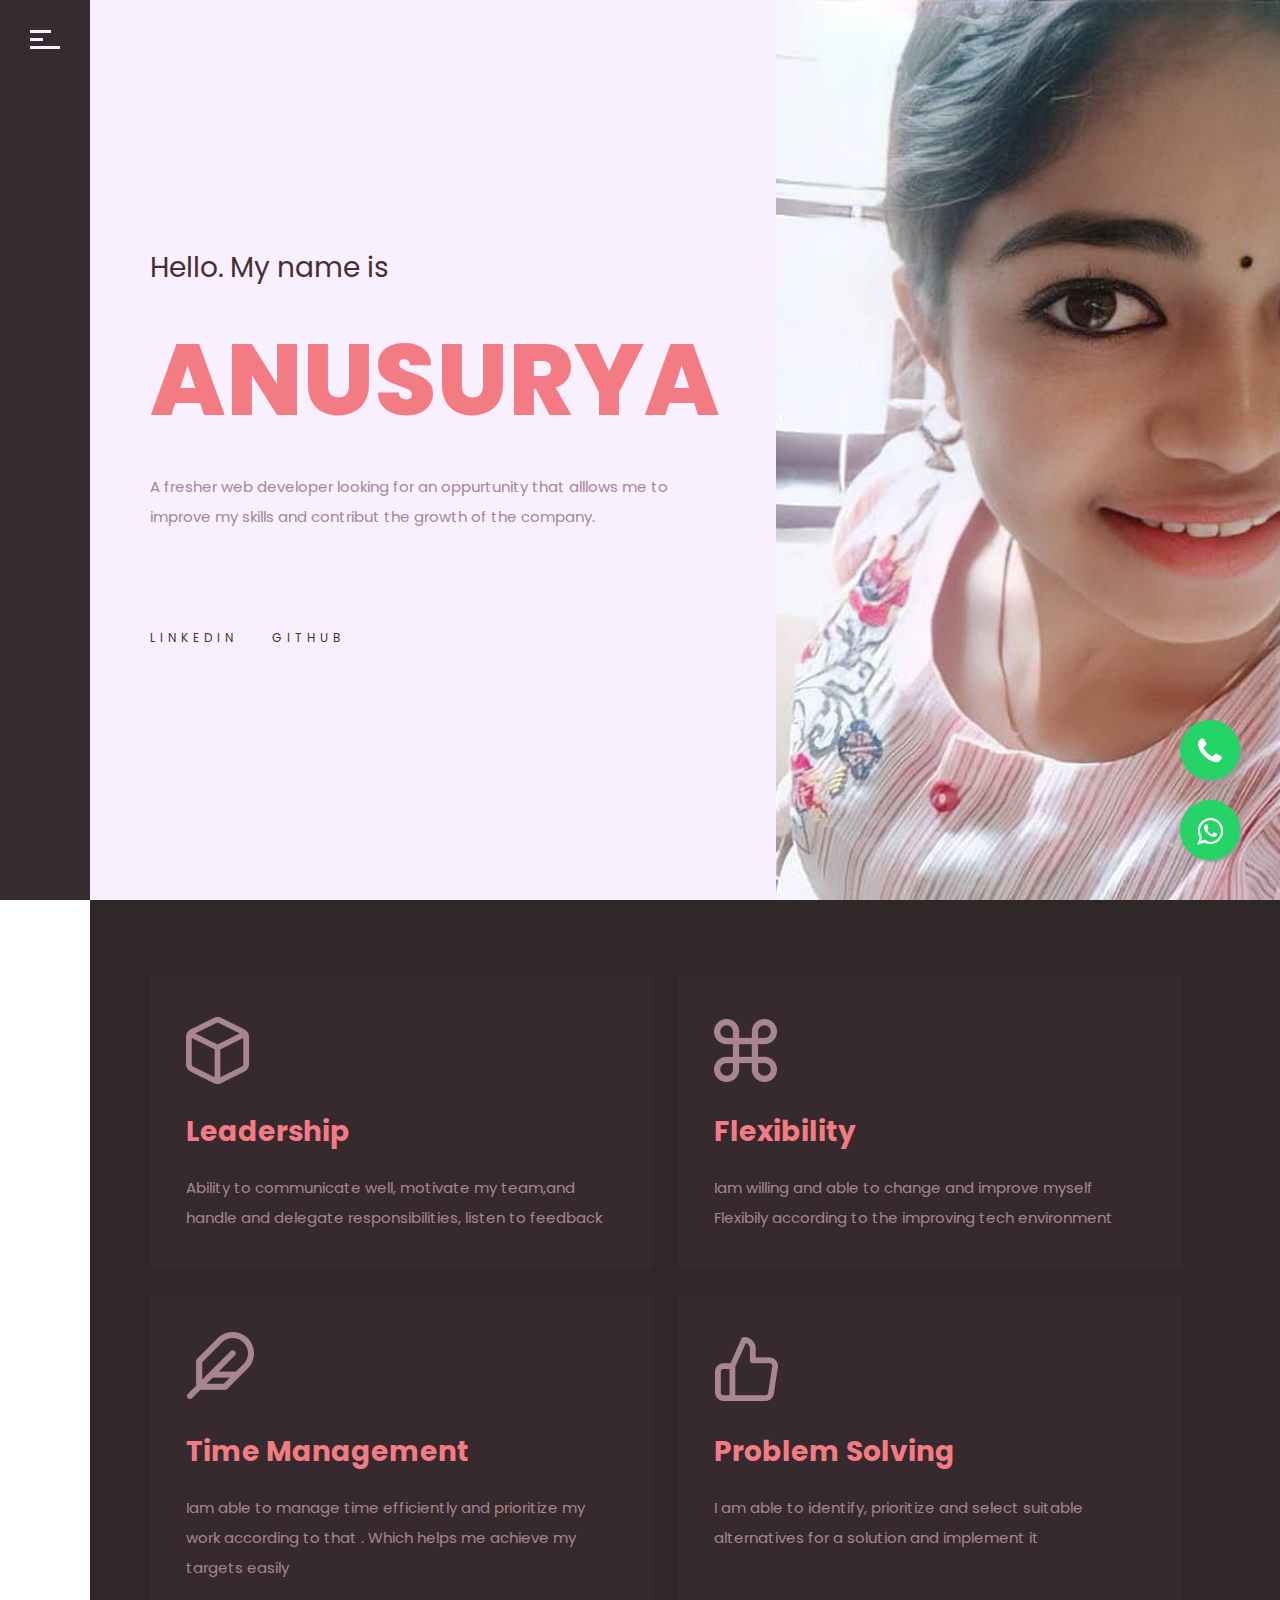
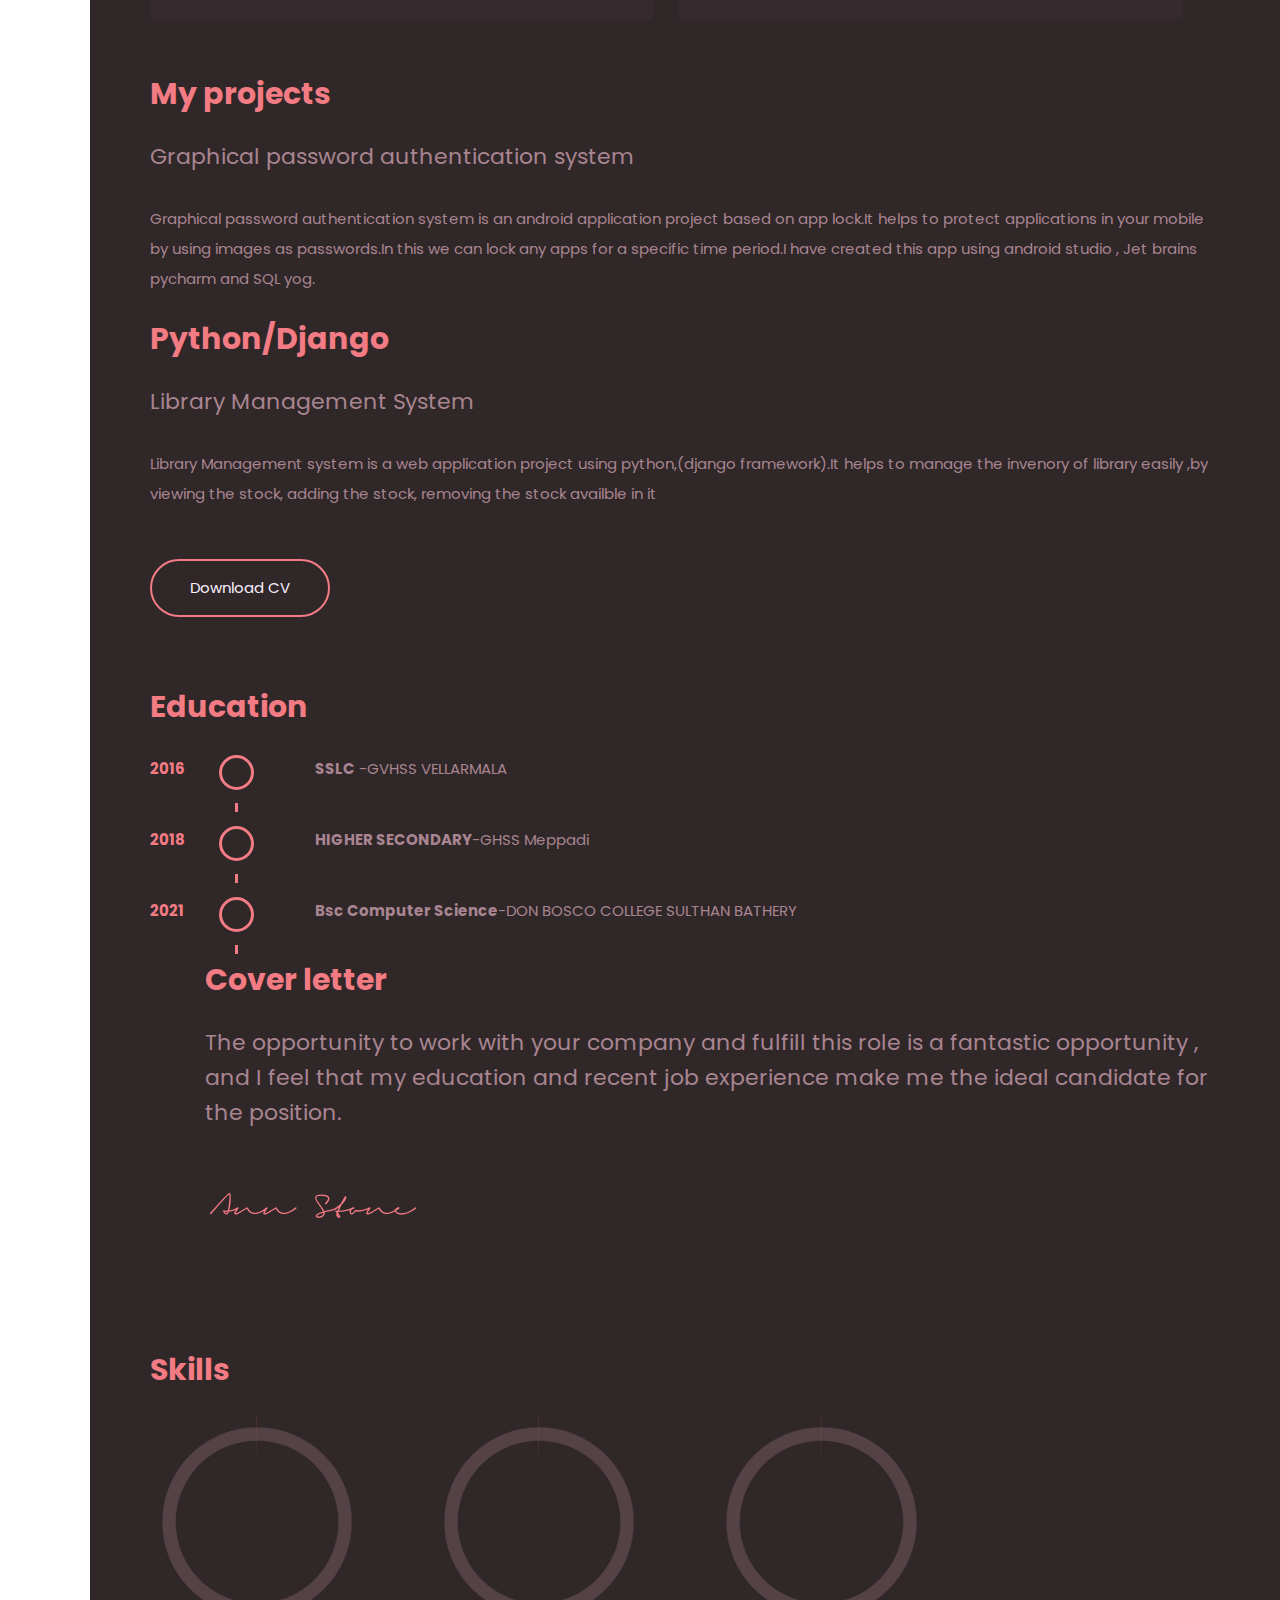
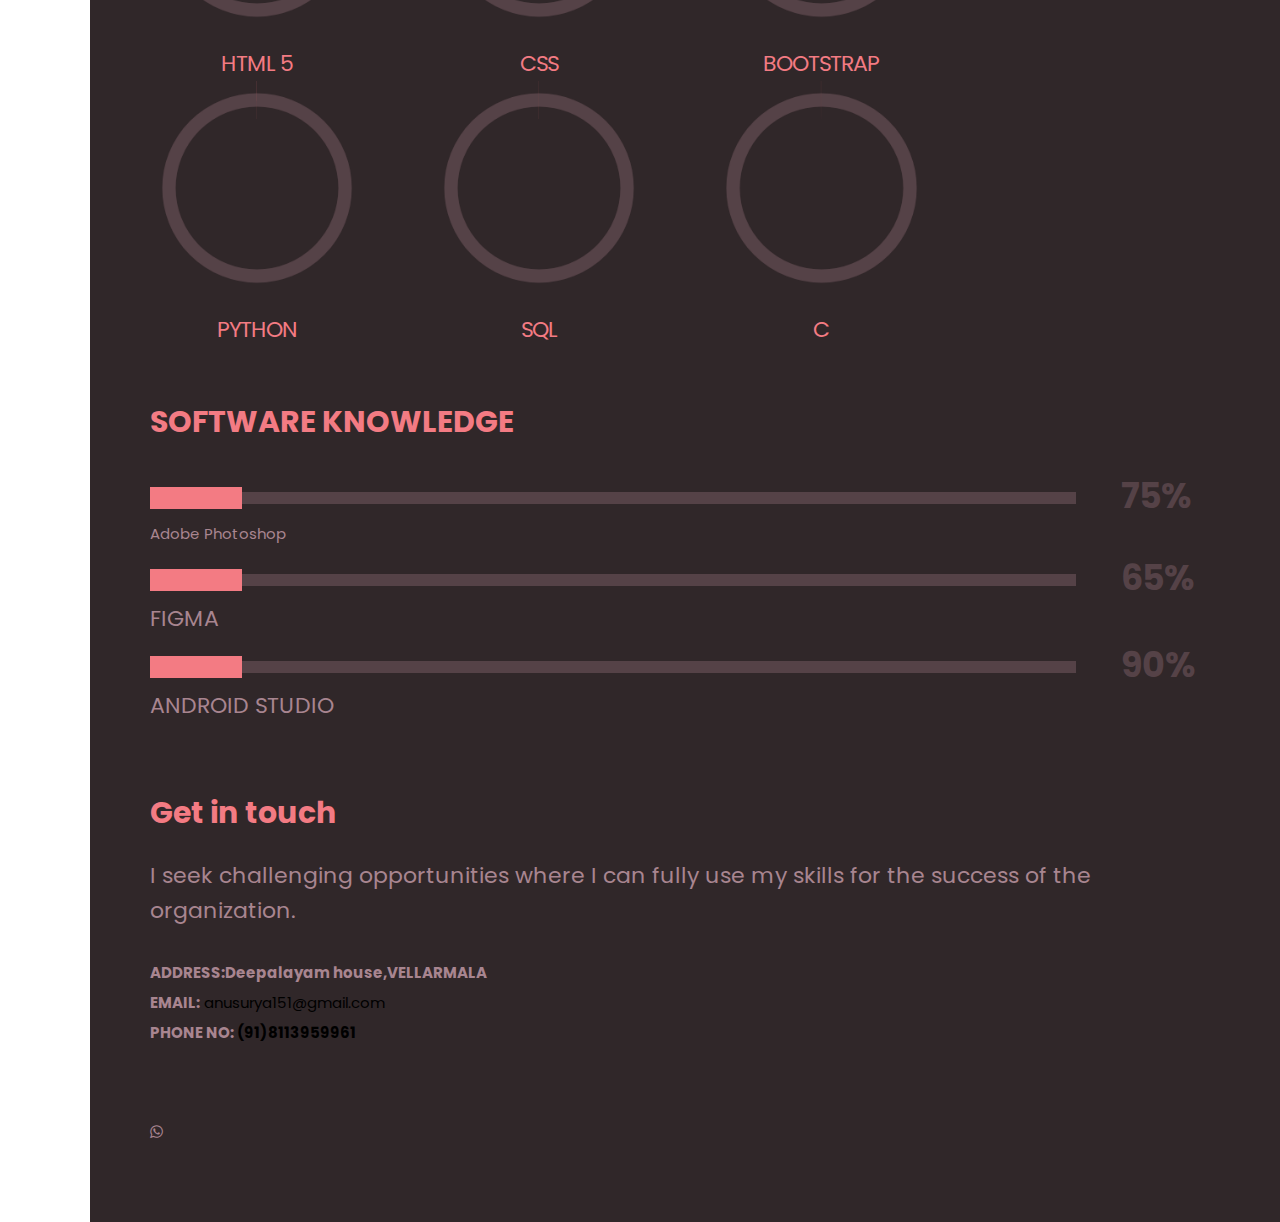
==== commit 35f7ad29: "fix" ====
--- a/index.html
+++ b/index.html
@@ -475,14 +475,14 @@
                                         </p>
                                     </div>
                                     <link rel="stylesheet" href="https://maxcdn.bootstrapcdn.com/font-awesome/4.5.0/css/font-awesome.min.css">
-                                    <a href="https://api.whatsapp.com/send?phone=918113959961&amp;text=Hi Anusurya Iam here to contact you on" class="float2" target="_blank">
+                                    <a href="https://api.whatsapp.com/send?phone=918113959961&amp;text=Hi Anusurya Iam here to contact you on" class="float" target="_blank">
                                         <i class="fa fa-whatsapp my-float"></i>
                                         </a>
                                     <i class="fa fa-whatsapp my-float"></i>
                                     </a>
                                     <link rel="stylesheet" href="https://maxcdn.bootstrapcdn.com/font-awesome/4.5.0/css/font-awesome.min.css">
                                     <a href="tel:8113959961" class="float2" target="_blank">
-                                    <i class="fa fa-phone my-float2"></i>
+                                    <i class="fa fa-phone my-float"></i>
                                     </a>
                                   
                                 </div>
--- a/style.css
+++ b/style.css
@@ -1774,40 +1774,37 @@
     }
 
 }
-.float{
-	position:fixed;
-	width:60px;
-	height:60px;
-	bottom:40px;
-	right:40px;
-	background-color:#25d366;
-	color:#FFF;
-	border-radius:50px;
-	text-align:center;
-  font-size:30px;
-	box-shadow: 2px 2px 3px #999;
-  z-index:100;
-}
+
 
 .my-float{
 	margin-top:16px;
 }
-.float2{
-    margin-bottom: 80px;
-	position:fixed;
-	width:60px;
-	height:60px;
-	bottom:40px;
-	right:40px;
-	background-color:#25d366;
-	color:#FFF;
-	border-radius:50px;
-	text-align:center;
-  font-size:30px;
-	box-shadow: 2px 2px 3px #999;
-  z-index:100;
-}
-
-.my-float2{
-	margin-top:16px;
+
+.float2 {
+    position: fixed;
+    width: 60px;
+    height: 60px;
+    bottom: 120px;
+    right: 40px;
+    background-color: rgb(37, 211, 102);
+    color: rgb(255, 255, 255);
+    border-radius: 50px;
+    text-align: center;
+    font-size: 30px;
+    box-shadow: rgb(153 153 153) 2px 2px 3px;
+    z-index: 100;
+}
+.float {
+    position: fixed;
+    width: 60px;
+    height: 60px;
+    bottom: 40px;
+    right: 40px;
+    background-color: rgb(37, 211, 102);
+    color: rgb(255, 255, 255);
+    border-radius: 50px;
+    text-align: center;
+    font-size: 30px;
+    box-shadow: rgb(153 153 153) 2px 2px 3px;
+    z-index: 100;
 }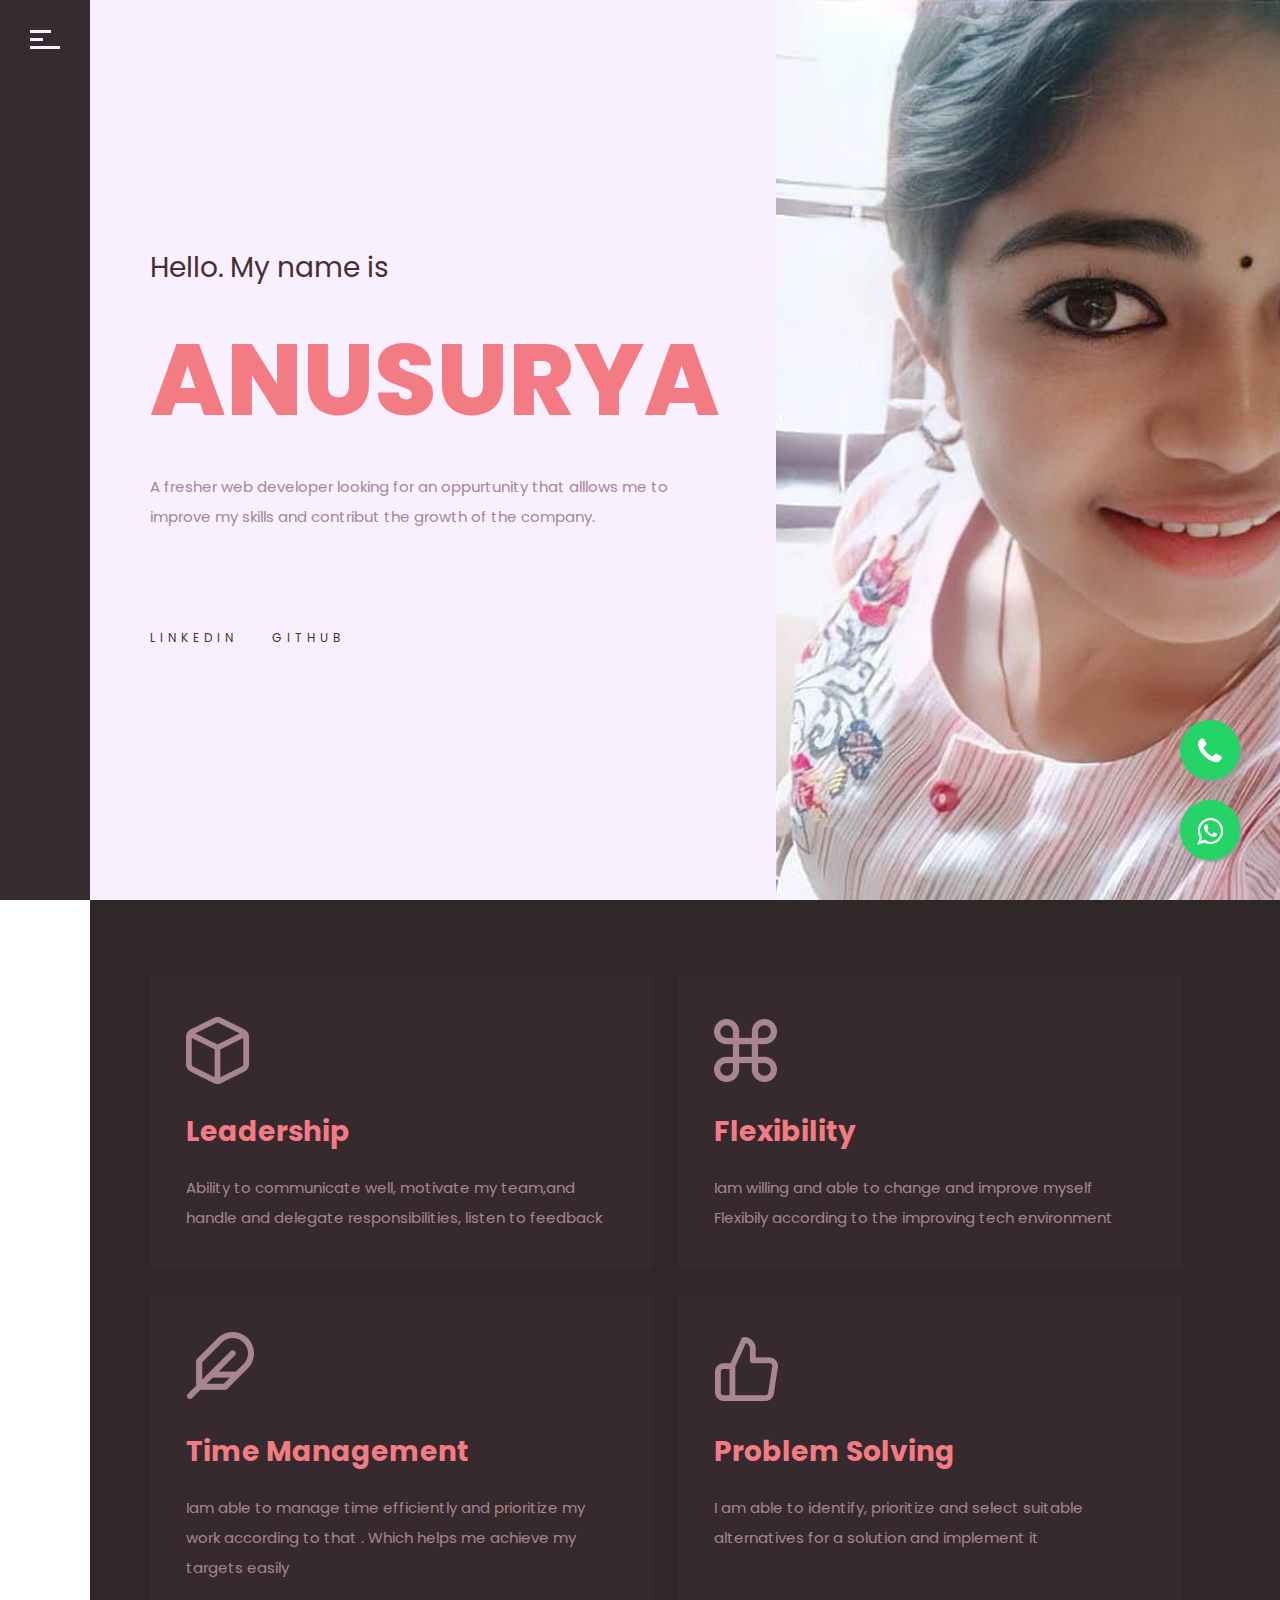
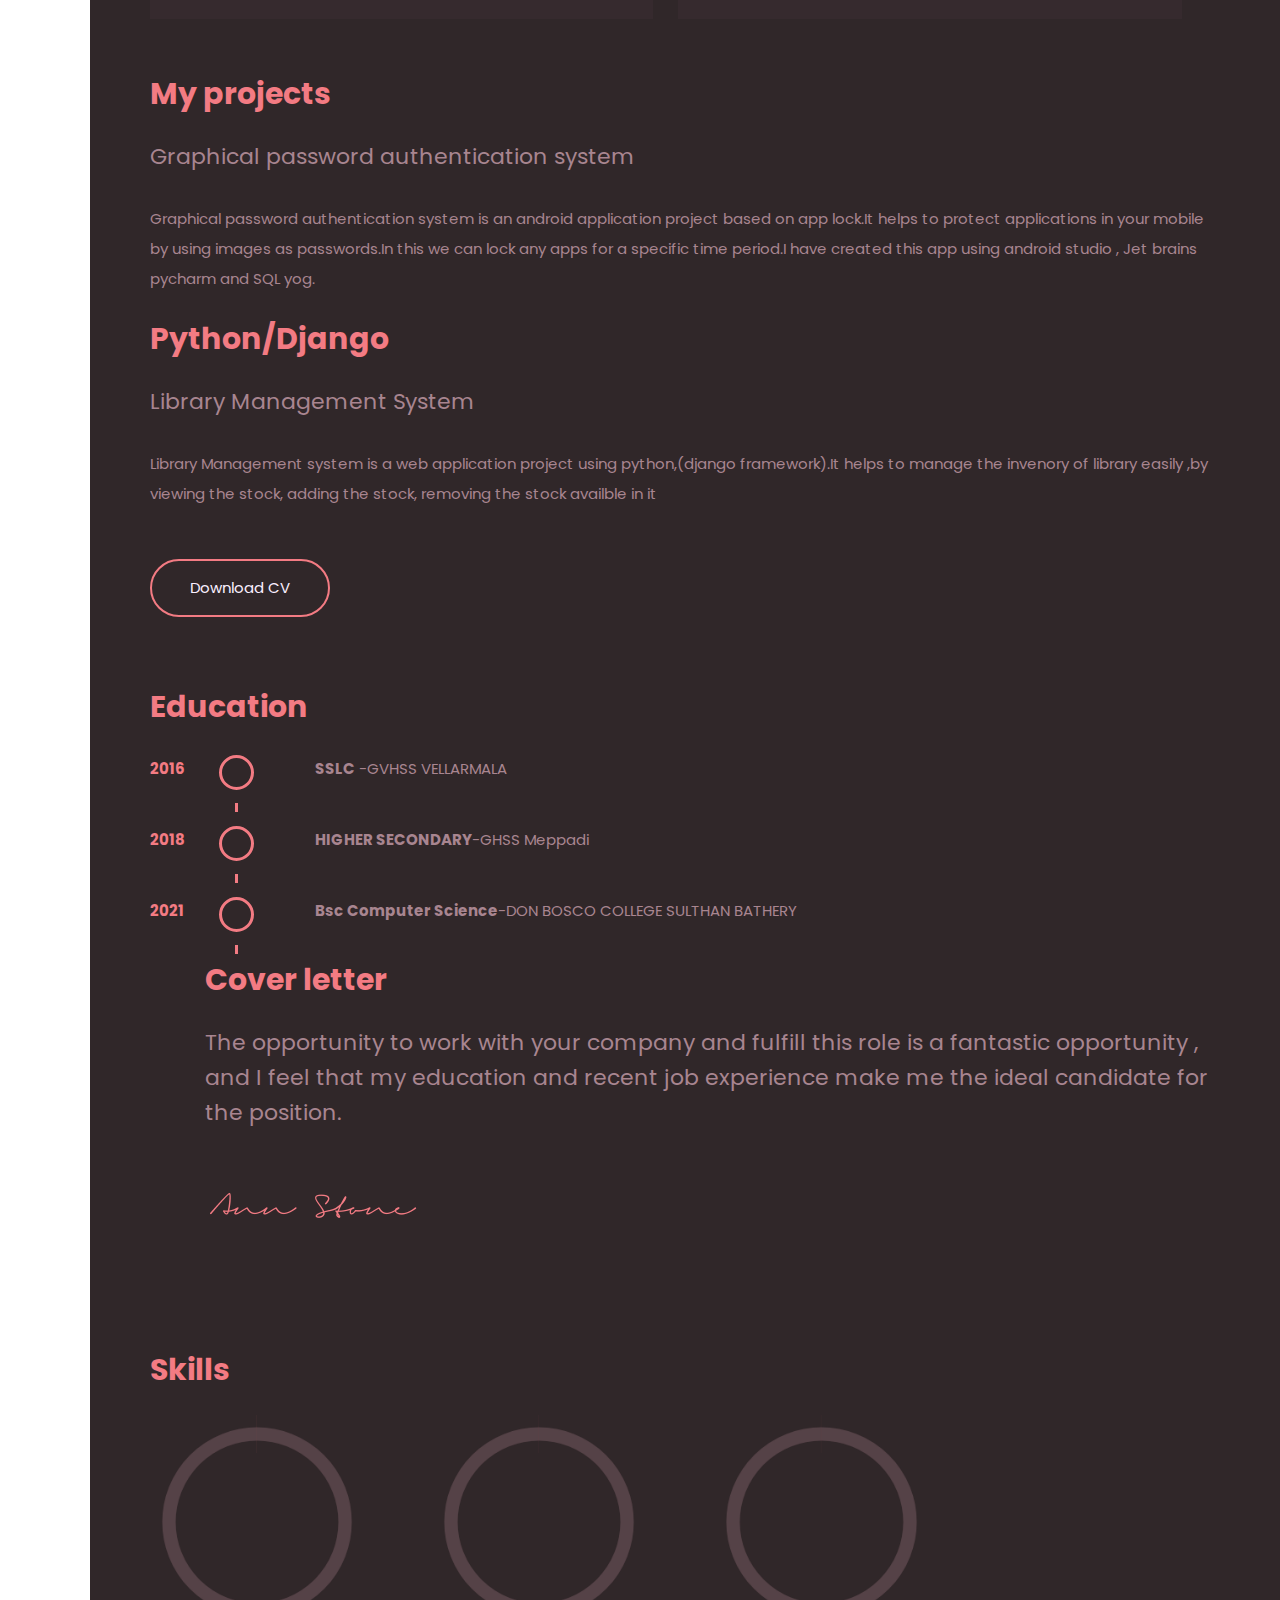
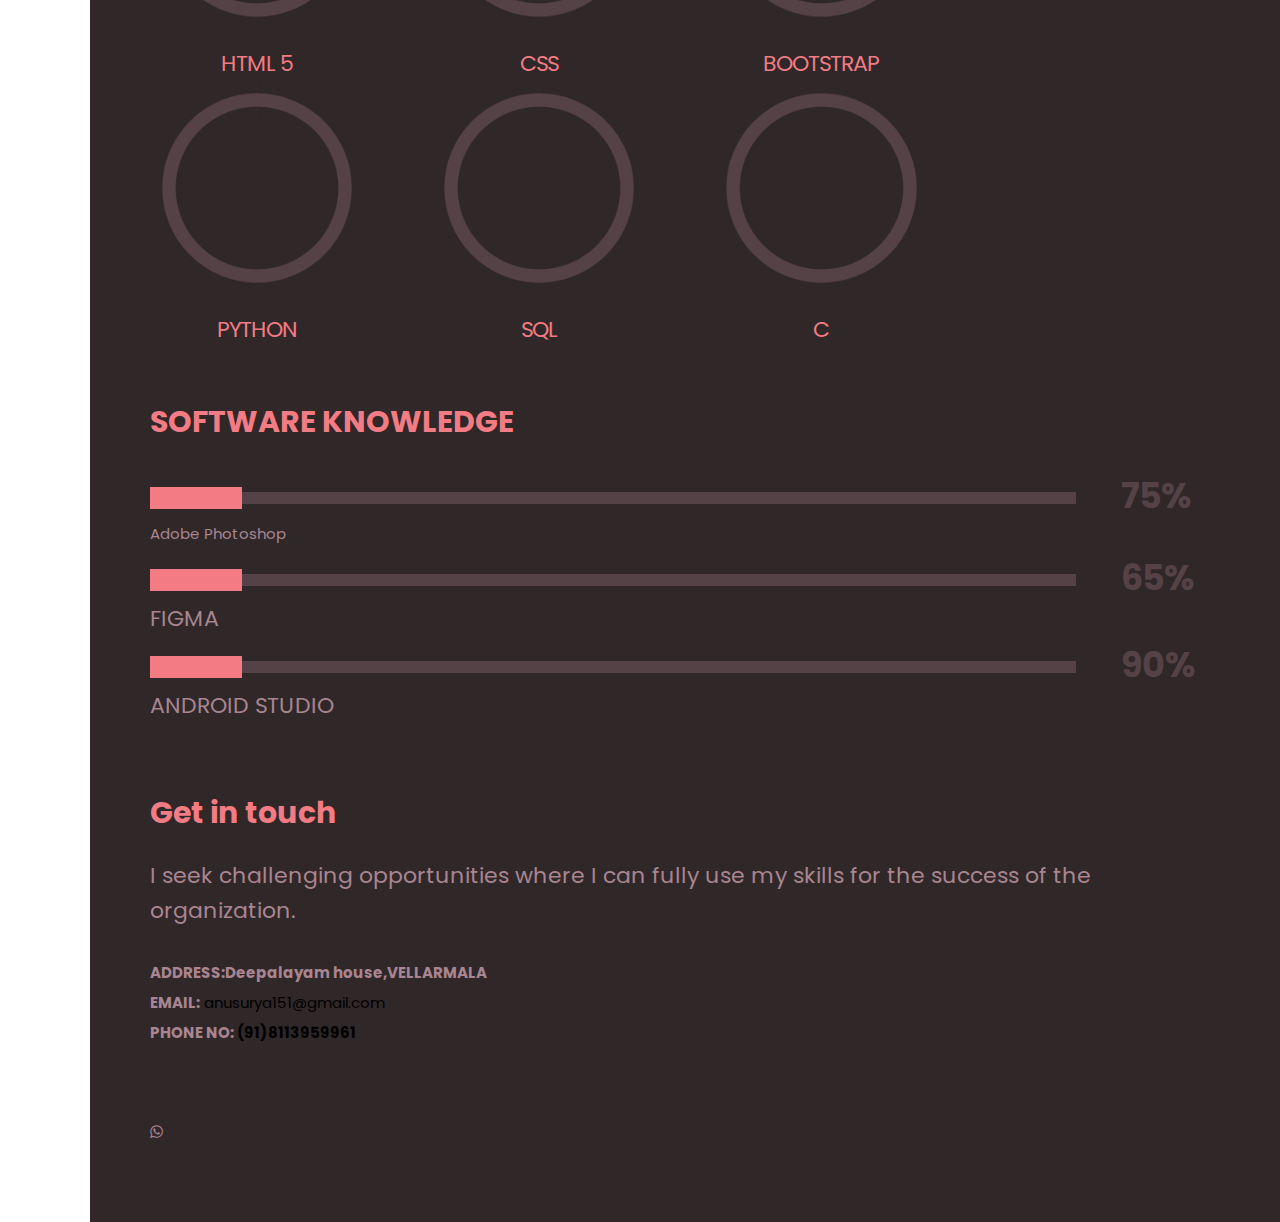
==== commit 96581882: "updated ph no." ====
--- a/index.html
+++ b/index.html
@@ -91,7 +91,7 @@
 
                             <div class="my-info">
                                 <p class="my-info-title">PHONE</p>
-                                <p class="my-info-content">+91) 811 39 5961</p>
+                                <p class="my-info-content">+91) 811 395 9961</p>
                             </div>
 
                             <img class="my-info-signature" src="images/signature.png" alt="" />  
@@ -506,4 +506,4 @@
     </body>
 
 <!-- Mirrored from demo.cocobasic.com/volos-html/index.html by HTTrack Website Copier/3.x [XR&CO'2014], Fri, 29 Jul 2022 13:58:45 GMT -->
-</html>+</html>
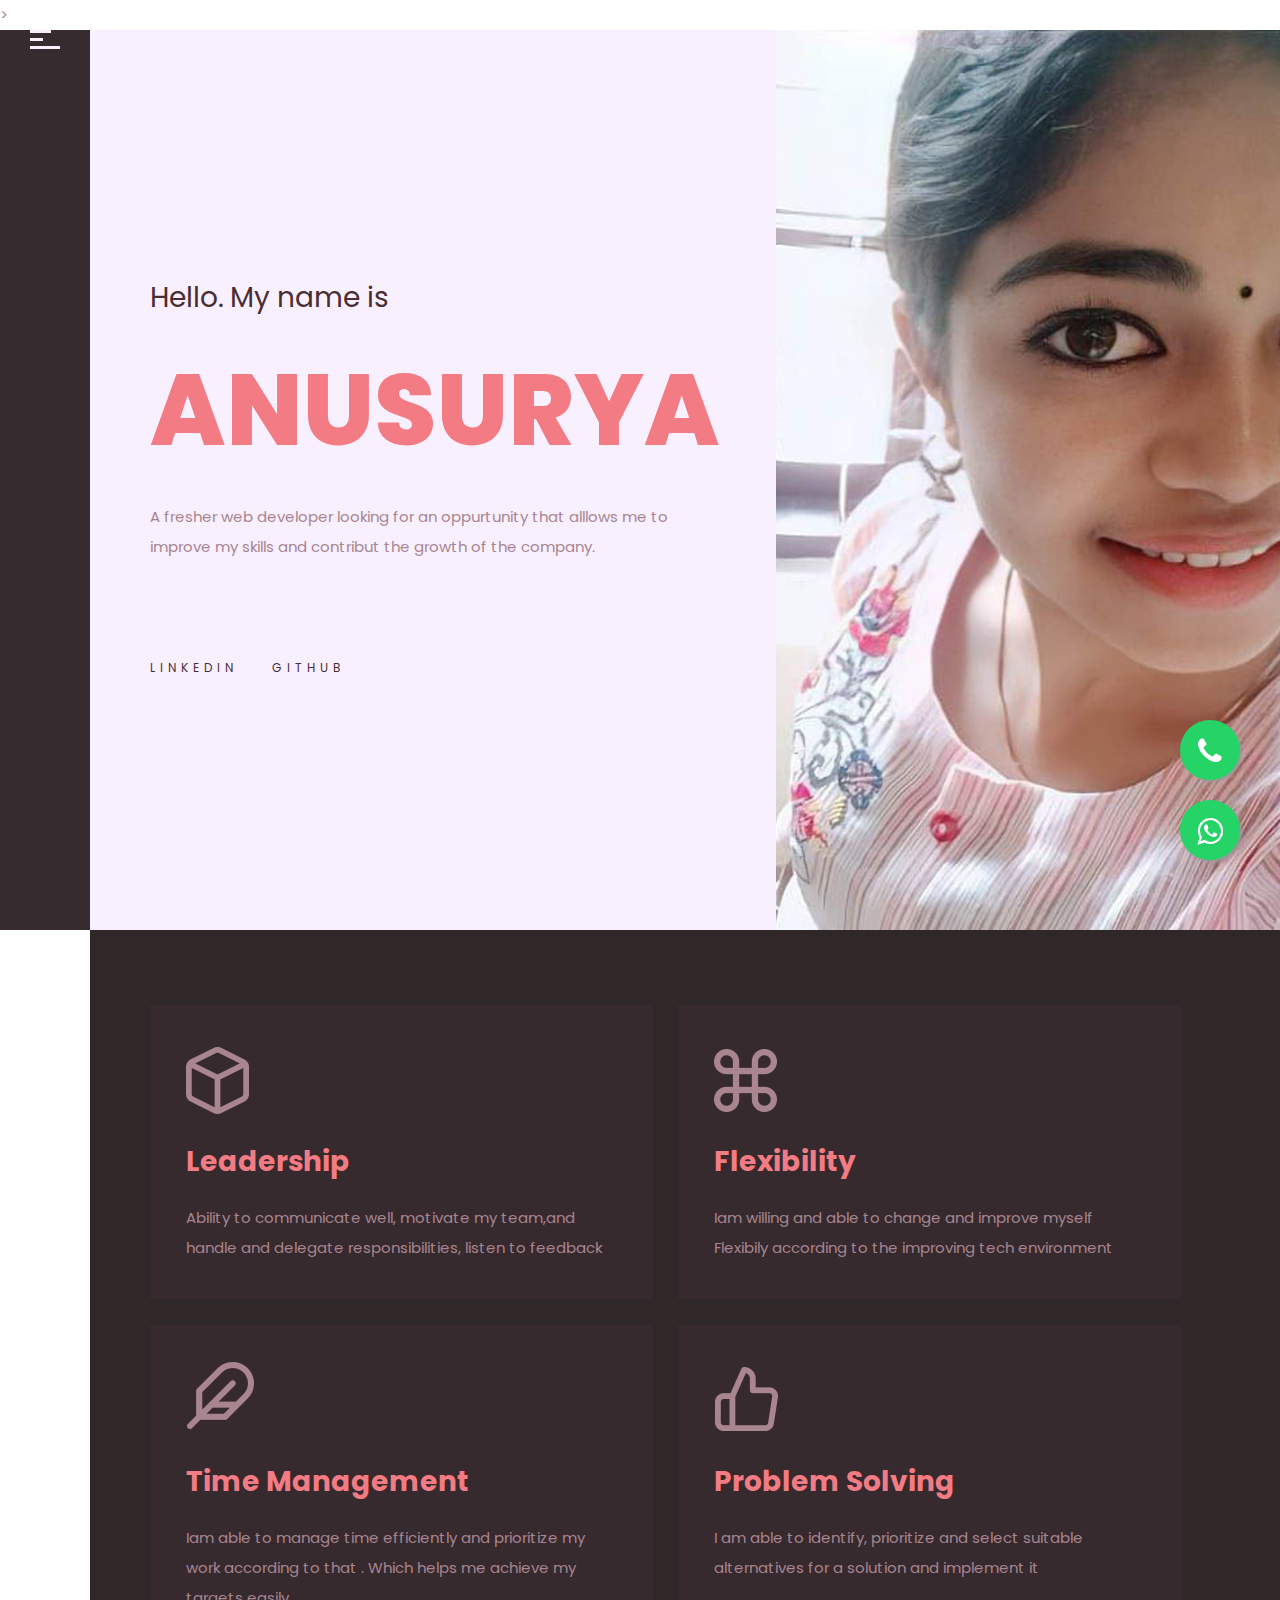
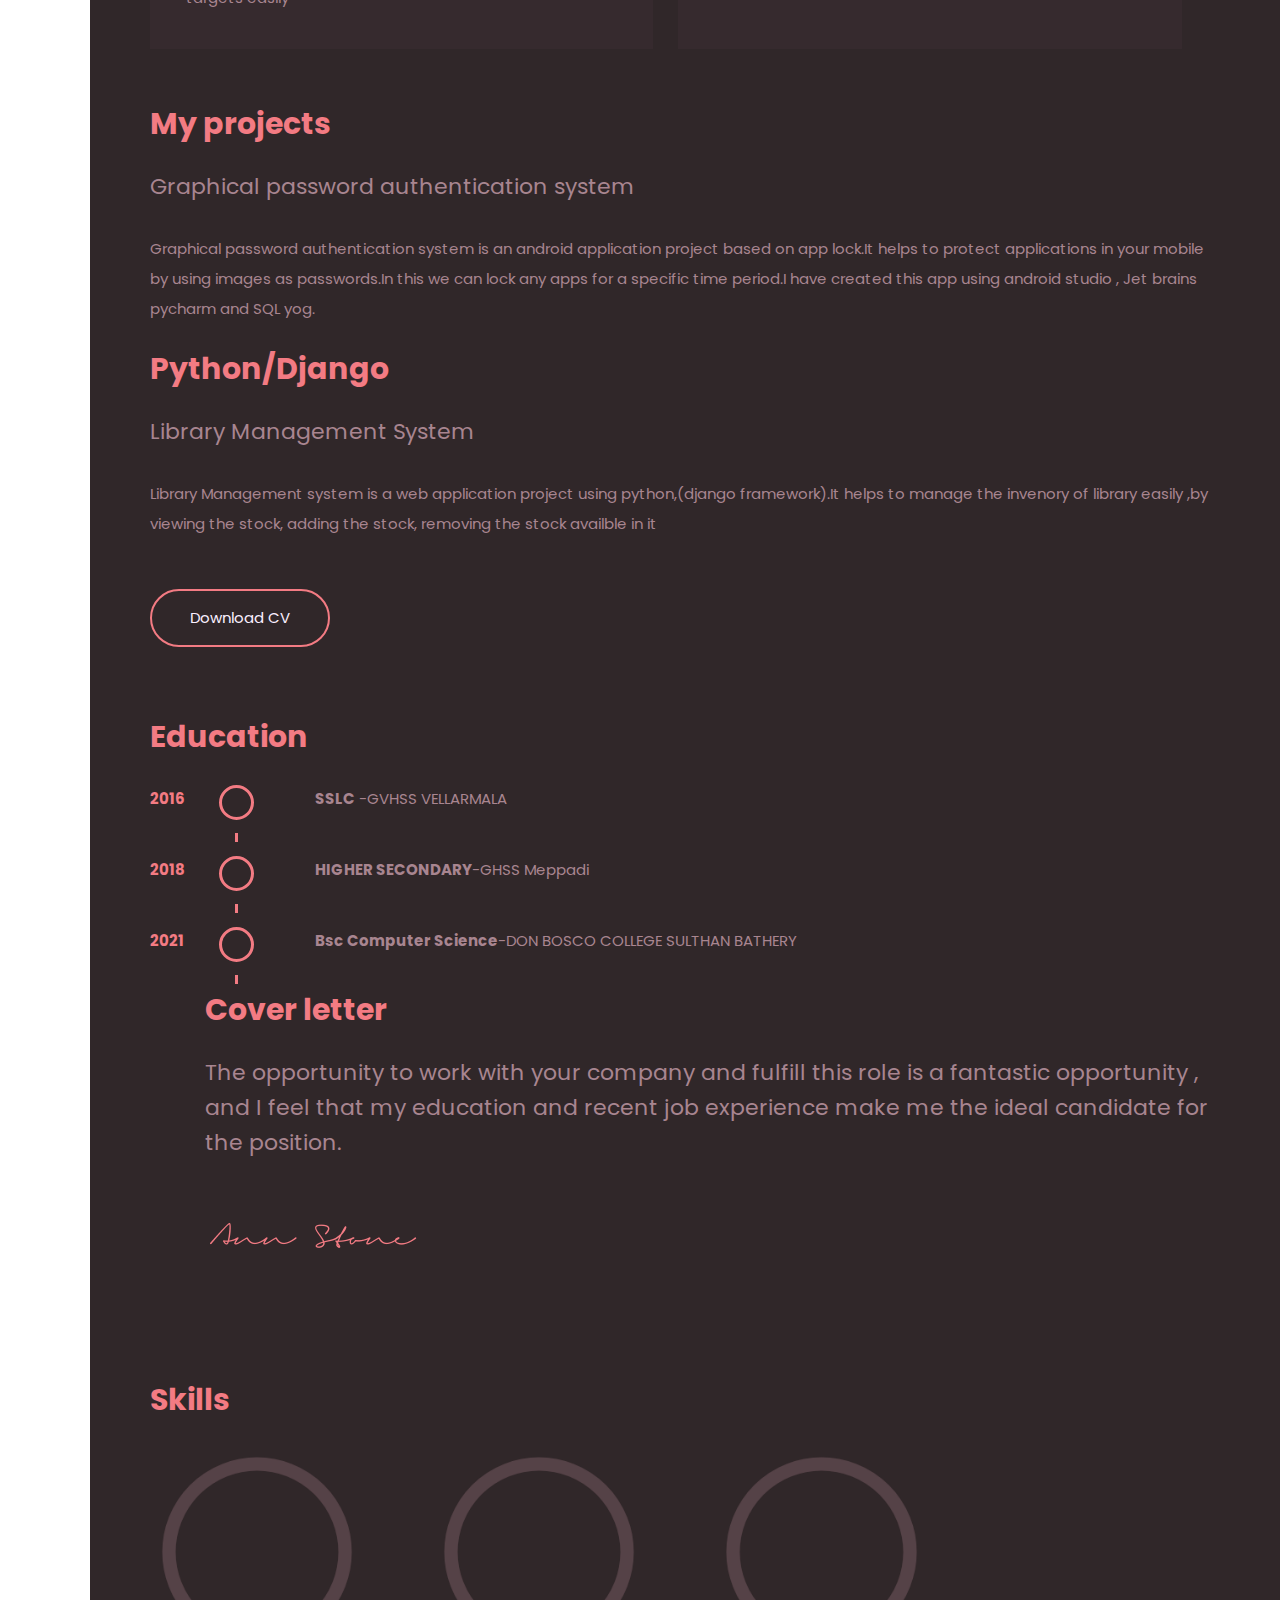
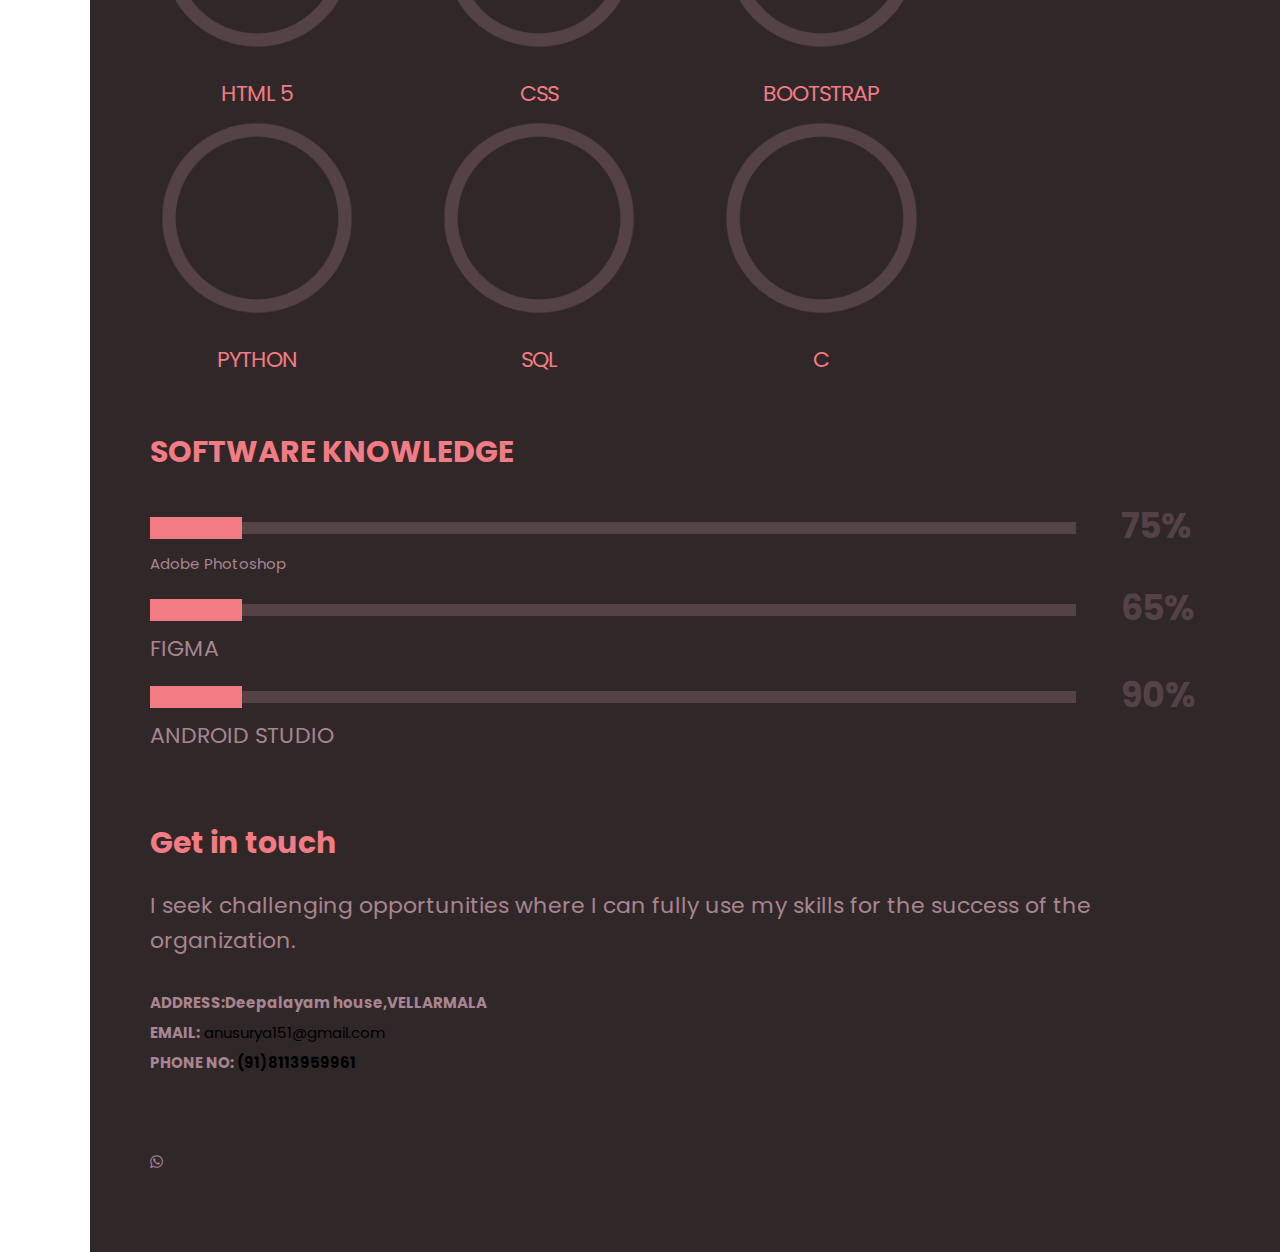
==== commit a9aa4794: "resume changes" ====
--- a/index.html
+++ b/index.html
@@ -1,13 +1,13 @@
 <!DOCTYPE HTML>
 <html lang="en-US">
     
-<!-- Mirrored from demo.cocobasic.com/volos-html/index.html by HTTrack Website Copier/3.x [XR&CO'2014], Fri, 29 Jul 2022 13:58:45 GMT -->
+
 <head>
         <title>ANUSURYA -PORTFOLIO </title>
         <meta http-equiv="Content-Type" content="text/html; charset=UTF-8">
-        <meta name="description" content="Template by CocoBasic" />
+      
         <meta name="keywords" content="HTML, CSS, JavaScript, PHP" />
-        <meta name="author" content="CocoBasic" />
+      >
         <meta name="viewport" content="width=device-width, initial-scale=1, shrink-to-fit=no">
 
         <link rel="shortcut icon" href="images/favicon.ico" />      
@@ -125,7 +125,7 @@
                                 </div>
 
                             </div>                            
-                            <div class="home-right-part">                                
+                            <div  id="popup" class= "home-right-part popup panel panel-primary" >                                
                             </div>                            
                         </div>
                     </div>
@@ -505,5 +505,5 @@
         <script src='js/main.js'></script>
     </body>
 
-<!-- Mirrored from demo.cocobasic.com/volos-html/index.html by HTTrack Website Copier/3.x [XR&CO'2014], Fri, 29 Jul 2022 13:58:45 GMT -->
+
 </html>
